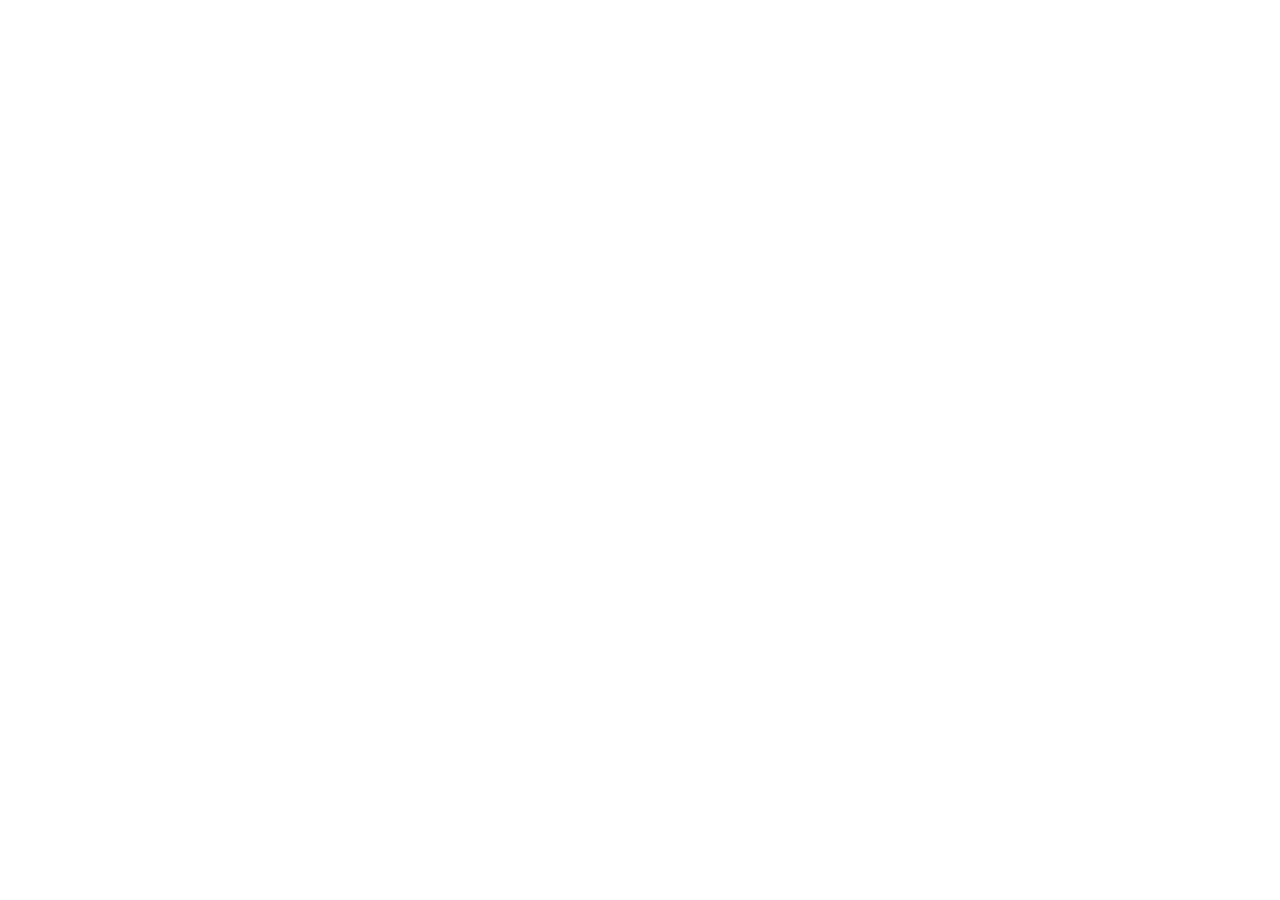
==== index.html @ e51fc880 "Initial Project Folder Structure Added with each html page linked to the css" ====
<!DOCTYPE html>
<html lang="en">
<head>
    <meta charset="UTF-8">
    <meta name="viewport" content="width=device-width, initial-scale=1.0">
    <title>Main Index Page</title>
    <link rel="stylesheet" href="style.css">
</head>
<body>
    
</body>
</html>
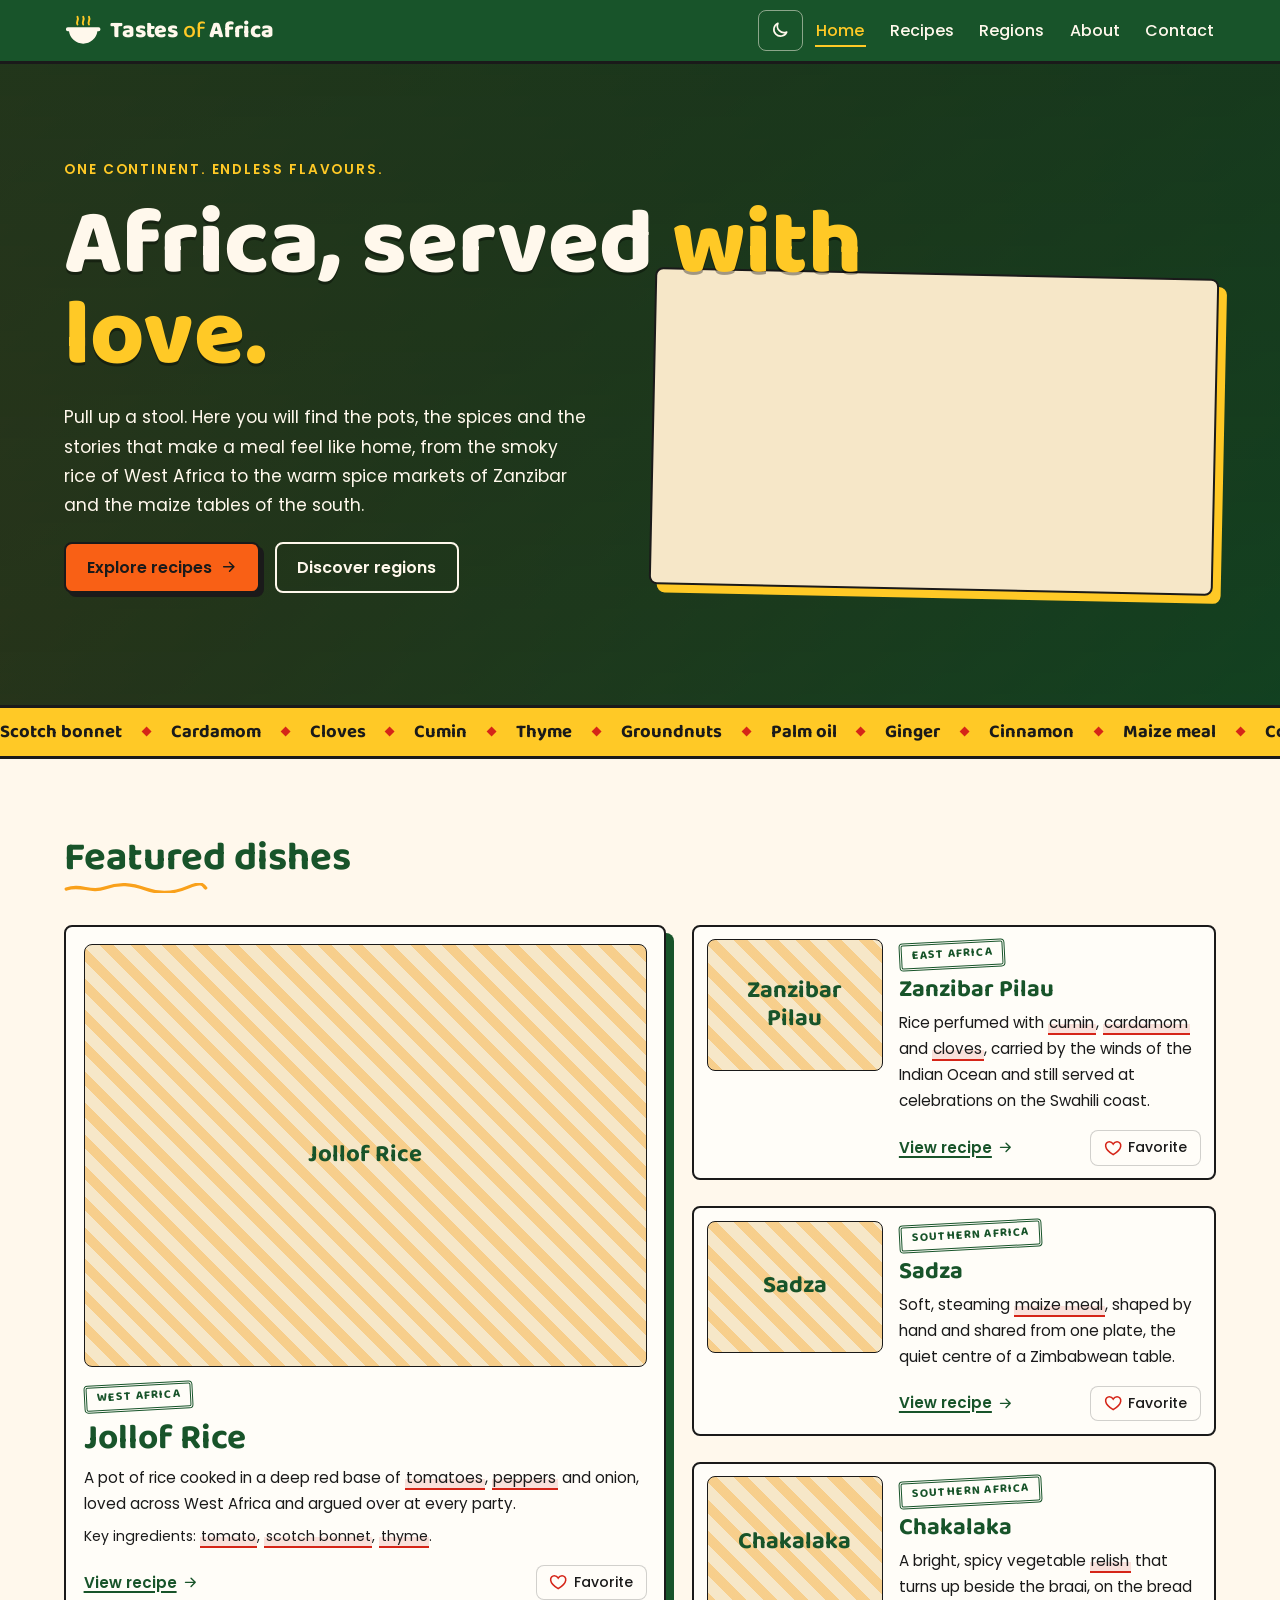
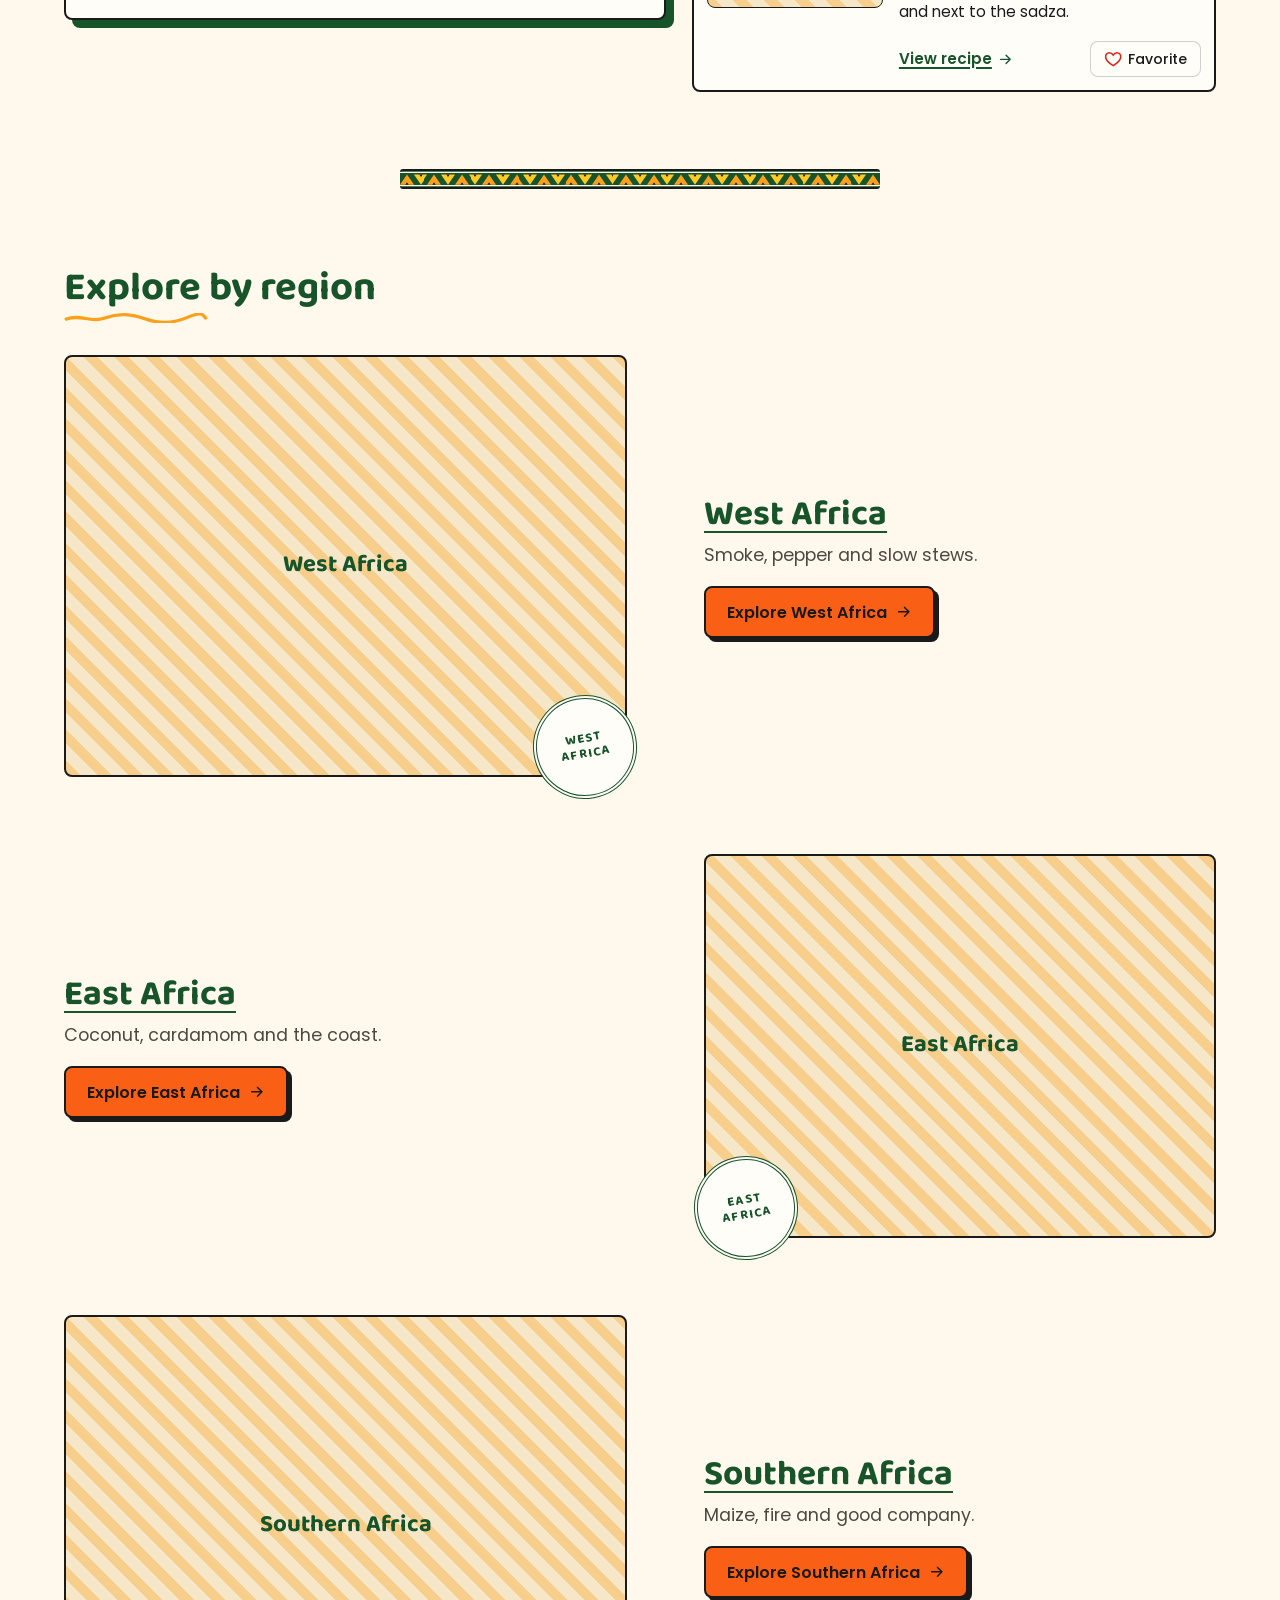
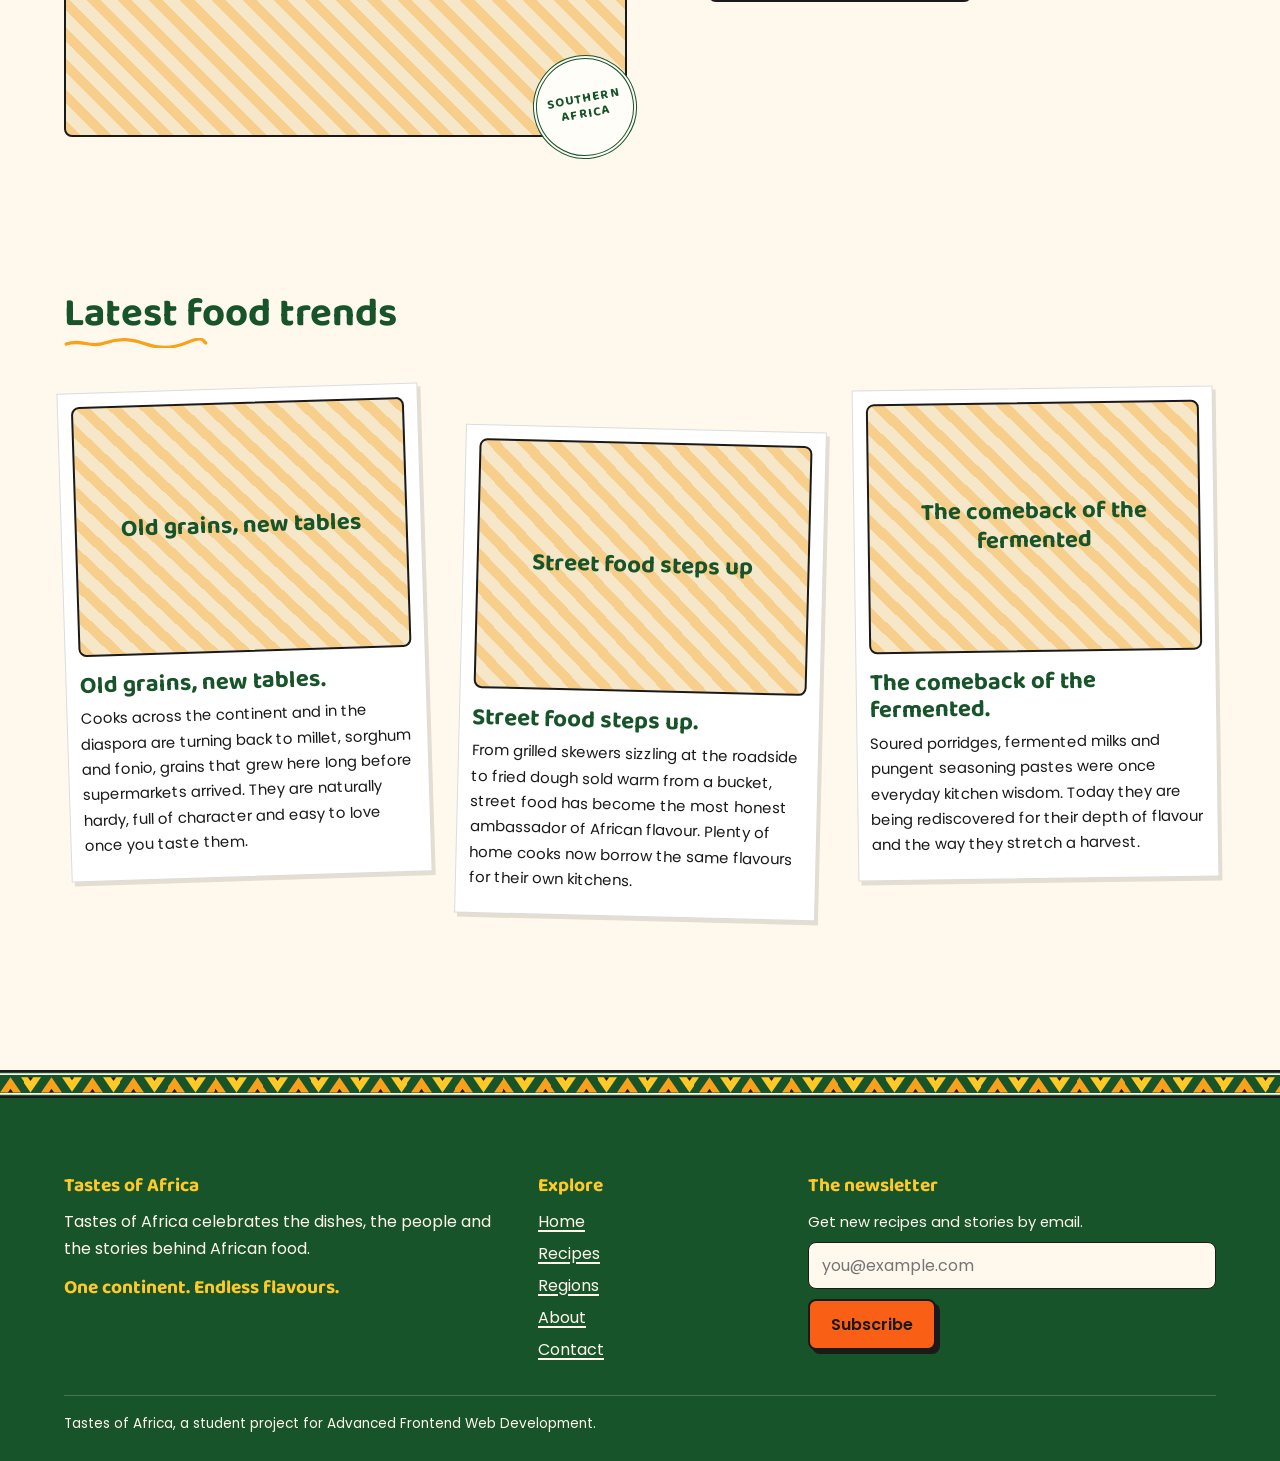
==== commit af231084: "Adding the regions and dishes html pages" ====
--- a/index.html
+++ b/index.html
@@ -3,10 +3,294 @@
 <head>
     <meta charset="UTF-8">
     <meta name="viewport" content="width=device-width, initial-scale=1.0">
-    <title>Main Index Page</title>
+    <title>Tastes of Africa | One continent. Endless flavours.</title>
+    <meta name="description" content="Recipes, regions and stories from African kitchens, from West African jollof to Zanzibar pilau and Zimbabwean sadza.">
+    <link rel="preconnect" href="https://fonts.googleapis.com">
+    <link rel="preconnect" href="https://fonts.gstatic.com" crossorigin>
+    <link rel="stylesheet" href="https://fonts.googleapis.com/css2?family=Baloo+2:wght@500;600;700;800&family=Poppins:ital,wght@0,400;0,500;0,600;0,700;1,400&display=swap">
     <link rel="stylesheet" href="style.css">
+    <script src="script.js" defer></script>
 </head>
 <body>
-    
+    <a class="skip-link" href="#main">Skip to content</a>
+
+    <!-- Site header: logo, main navigation and theme switch -->
+    <header class="site-header">
+        <div class="container header-inner">
+            <a class="logo" href="index.html" aria-label="Tastes of Africa, home page">
+                <svg class="logo-mark" viewBox="0 0 40 40" aria-hidden="true" focusable="false"><path class="steam" d="M14 14c-2-2.5 2-4.5 0-8M20 14c-2-2.5 2-4.5 0-8M26 14c-2-2.5 2-4.5 0-8"/><path class="pot" d="M4 17h32a2 2 0 0 1 0 4h-1.2A15 15 0 0 1 20 34a15 15 0 0 1-14.8-13H4a2 2 0 0 1 0-4z"/></svg>
+                <span class="logo-word">Tastes <span>of</span> Africa</span>
+            </a>
+
+            <button type="button" class="theme-toggle" aria-pressed="false" aria-label="Switch to dark theme">
+                <svg class="icon-moon" viewBox="0 0 24 24" aria-hidden="true" focusable="false"><path d="M20 14.5A8 8 0 0 1 9.5 4a8 8 0 1 0 10.5 10.5z"/></svg>
+                <svg class="icon-sun" viewBox="0 0 24 24" aria-hidden="true" focusable="false"><circle cx="12" cy="12" r="4"/><path d="M12 2v2M12 20v2M4.9 4.9l1.4 1.4M17.7 17.7l1.4 1.4M2 12h2M20 12h2M4.9 19.1l1.4-1.4M17.7 6.3l1.4-1.4"/></svg>
+            </button>
+
+            <button type="button" class="menu-toggle" aria-expanded="false" aria-controls="site-nav">
+                <svg viewBox="0 0 24 24" aria-hidden="true" focusable="false"><path d="M4 7h16M4 12h16M4 17h16"/></svg>
+                <span>Menu</span>
+            </button>
+
+            <nav id="site-nav" class="site-nav" aria-label="Main">
+                <ul class="nav-list">
+                    <li><a href="index.html" aria-current="page">Home</a></li>
+                    <li><a href="recipes.html">Recipes<span class="fav-count" hidden></span></a></li>
+                    <li class="has-sub">
+                        <a href="regions.html">Regions</a>
+                        <ul class="sub-list">
+                            <li><a href="regions/west-africa.html">West Africa</a></li>
+                            <li><a href="regions/east-africa.html">East Africa</a></li>
+                            <li><a href="regions/southern-africa.html">Southern Africa</a></li>
+                        </ul>
+                    </li>
+                    <li><a href="about.html">About</a></li>
+                    <li><a href="contact.html">Contact</a></li>
+                </ul>
+            </nav>
+        </div>
+    </header>
+
+    <main id="main">
+        <!-- Hero: welcome, main actions and intro video -->
+        <section class="hero" aria-labelledby="hero-title">
+            <div class="container hero-grid">
+                <p class="eyebrow">One continent. Endless flavours.</p>
+                <h1 id="hero-title">Africa, served <em>with love.</em></h1>
+                <p class="hero-text">Pull up a stool. Here you will find the pots, the spices and the stories that make a meal feel like home, from the smoky rice of West Africa to the warm spice markets of Zanzibar and the maize tables of the south.</p>
+                <div class="hero-actions">
+                    <a class="btn btn--primary" href="recipes.html">Explore recipes <svg viewBox="0 0 24 24" aria-hidden="true" focusable="false"><path d="M5 12h14M13 6l6 6-6 6"/></svg></a>
+                    <a class="btn btn--ghost" href="regions.html">Discover regions</a>
+                </div>
+                <!-- VIDEO: Home page intro video, a welcome to African cooking. Replace REPLACE_ME with the YouTube video ID. -->
+                <div class="video-frame">
+                    <iframe src="https://www.youtube-nocookie.com/embed/REPLACE_ME" title="Introduction to Tastes of Africa" allow="accelerometer; encrypted-media; gyroscope; picture-in-picture" allowfullscreen loading="lazy"></iframe>
+                </div>
+            </div>
+        </section>
+
+        <!-- Spice marquee: decorative, so the duplicate copy is hidden from screen readers -->
+        <div class="marquee" aria-label="Spices and ingredients used on this site">
+            <div class="marquee-track">
+                <ul>
+                    <li>Scotch bonnet</li>
+                    <li>Cardamom</li>
+                    <li>Cloves</li>
+                    <li>Cumin</li>
+                    <li>Thyme</li>
+                    <li>Groundnuts</li>
+                    <li>Palm oil</li>
+                    <li>Ginger</li>
+                    <li>Cinnamon</li>
+                    <li>Maize meal</li>
+                    <li>Coconut milk</li>
+                    <li>Black peppercorns</li>
+                    <li>Curry powder</li>
+                    <li>Bay leaves</li>
+                    <li>Fonio</li>
+                    <li>Millet</li>
+                    <li>Sorghum</li>
+                    <li>Garlic</li>
+                </ul>
+                <ul aria-hidden="true">
+                    <li>Scotch bonnet</li>
+                    <li>Cardamom</li>
+                    <li>Cloves</li>
+                    <li>Cumin</li>
+                    <li>Thyme</li>
+                    <li>Groundnuts</li>
+                    <li>Palm oil</li>
+                    <li>Ginger</li>
+                    <li>Cinnamon</li>
+                    <li>Maize meal</li>
+                    <li>Coconut milk</li>
+                    <li>Black peppercorns</li>
+                    <li>Curry powder</li>
+                    <li>Bay leaves</li>
+                    <li>Fonio</li>
+                    <li>Millet</li>
+                    <li>Sorghum</li>
+                    <li>Garlic</li>
+                </ul>
+            </div>
+        </div>
+
+        <!-- Featured dishes: one large card, three smaller ones -->
+        <section class="section" aria-labelledby="featured-title">
+            <div class="container">
+                <div class="section-head">
+                    <h2 id="featured-title" class="squiggle">Featured dishes</h2>
+                </div>
+                <div class="featured-grid">
+                    <figure class="slot slot--landscape dish dish--large reveal" data-label="Jollof Rice">
+                        <img src="images/dishes/jollof-rice.jpg" alt="Jollof rice served in a wide pot, the grains coated in a deep red tomato and pepper sauce" loading="lazy">
+                        <figcaption>
+                            <span class="stamp">West Africa</span>
+                            <h3><a href="recipes/jollof-rice.html">Jollof Rice</a></h3>
+                            <p>A pot of rice cooked in a deep red base of <mark>tomatoes</mark>, <mark>peppers</mark> and onion, loved across West Africa and argued over at every party.</p>
+                            <p class="key-ingredients">Key ingredients: <mark>tomato</mark>, <mark>scotch bonnet</mark>, <mark>thyme</mark>.</p>
+                            <div class="card-actions">
+                                <a class="text-link" href="recipes/jollof-rice.html">View recipe <svg viewBox="0 0 24 24" aria-hidden="true" focusable="false"><path d="M5 12h14M13 6l6 6-6 6"/></svg><span class="visually-hidden"> for Jollof Rice</span></a>
+                                <button type="button" class="favorite-btn" data-id="jollof-rice" aria-pressed="false" aria-label="Save Jollof Rice to favorites"><svg viewBox="0 0 24 24" aria-hidden="true" focusable="false"><path d="M12 20.5S3 15 2.2 9.6C1.6 5.9 4.2 3.5 7 3.5c2.2 0 3.9 1.3 5 3 1.1-1.7 2.8-3 5-3 2.8 0 5.4 2.4 4.8 6.1C21 15 12 20.5 12 20.5z"/></svg><span class="favorite-label">Favorite</span></button>
+                            </div>
+                        </figcaption>
+                    </figure>
+                    <figure class="slot slot--landscape dish dish--small reveal" data-label="Zanzibar Pilau">
+                        <img src="images/dishes/zanzibar-pilau.jpg" alt="Brown spiced pilau rice with tender pieces of beef, served with a fresh tomato and onion salad" loading="lazy">
+                        <figcaption>
+                            <span class="stamp">East Africa</span>
+                            <h3><a href="recipes/zanzibar-pilau.html">Zanzibar Pilau</a></h3>
+                            <p>Rice perfumed with <mark>cumin</mark>, <mark>cardamom</mark> and <mark>cloves</mark>, carried by the winds of the Indian Ocean and still served at celebrations on the Swahili coast.</p>
+                            <div class="card-actions">
+                                <a class="text-link" href="recipes/zanzibar-pilau.html">View recipe <svg viewBox="0 0 24 24" aria-hidden="true" focusable="false"><path d="M5 12h14M13 6l6 6-6 6"/></svg><span class="visually-hidden"> for Zanzibar Pilau</span></a>
+                                <button type="button" class="favorite-btn" data-id="zanzibar-pilau" aria-pressed="false" aria-label="Save Zanzibar Pilau to favorites"><svg viewBox="0 0 24 24" aria-hidden="true" focusable="false"><path d="M12 20.5S3 15 2.2 9.6C1.6 5.9 4.2 3.5 7 3.5c2.2 0 3.9 1.3 5 3 1.1-1.7 2.8-3 5-3 2.8 0 5.4 2.4 4.8 6.1C21 15 12 20.5 12 20.5z"/></svg><span class="favorite-label">Favorite</span></button>
+                            </div>
+                        </figcaption>
+                    </figure>
+                    <figure class="slot slot--landscape dish dish--small reveal" data-label="Sadza">
+                        <img src="images/dishes/sadza.jpg" alt="A smooth white mound of sadza on a plate, served with a stew and green relish" loading="lazy">
+                        <figcaption>
+                            <span class="stamp">Southern Africa</span>
+                            <h3><a href="recipes/sadza.html">Sadza</a></h3>
+                            <p>Soft, steaming <mark>maize meal</mark>, shaped by hand and shared from one plate, the quiet centre of a Zimbabwean table.</p>
+                            <div class="card-actions">
+                                <a class="text-link" href="recipes/sadza.html">View recipe <svg viewBox="0 0 24 24" aria-hidden="true" focusable="false"><path d="M5 12h14M13 6l6 6-6 6"/></svg><span class="visually-hidden"> for Sadza</span></a>
+                                <button type="button" class="favorite-btn" data-id="sadza" aria-pressed="false" aria-label="Save Sadza to favorites"><svg viewBox="0 0 24 24" aria-hidden="true" focusable="false"><path d="M12 20.5S3 15 2.2 9.6C1.6 5.9 4.2 3.5 7 3.5c2.2 0 3.9 1.3 5 3 1.1-1.7 2.8-3 5-3 2.8 0 5.4 2.4 4.8 6.1C21 15 12 20.5 12 20.5z"/></svg><span class="favorite-label">Favorite</span></button>
+                            </div>
+                        </figcaption>
+                    </figure>
+                    <figure class="slot slot--landscape dish dish--small reveal" data-label="Chakalaka">
+                        <img src="images/dishes/chakalaka.jpg" alt="A pan of chakalaka, a red and orange relish of peppers, carrots, tomatoes and baked beans" loading="lazy">
+                        <figcaption>
+                            <span class="stamp">Southern Africa</span>
+                            <h3><a href="recipes/chakalaka.html">Chakalaka</a></h3>
+                            <p>A bright, spicy vegetable <mark>relish</mark> that turns up beside the braai, on the bread and next to the sadza.</p>
+                            <div class="card-actions">
+                                <a class="text-link" href="recipes/chakalaka.html">View recipe <svg viewBox="0 0 24 24" aria-hidden="true" focusable="false"><path d="M5 12h14M13 6l6 6-6 6"/></svg><span class="visually-hidden"> for Chakalaka</span></a>
+                                <button type="button" class="favorite-btn" data-id="chakalaka" aria-pressed="false" aria-label="Save Chakalaka to favorites"><svg viewBox="0 0 24 24" aria-hidden="true" focusable="false"><path d="M12 20.5S3 15 2.2 9.6C1.6 5.9 4.2 3.5 7 3.5c2.2 0 3.9 1.3 5 3 1.1-1.7 2.8-3 5-3 2.8 0 5.4 2.4 4.8 6.1C21 15 12 20.5 12 20.5z"/></svg><span class="favorite-label">Favorite</span></button>
+                            </div>
+                        </figcaption>
+                    </figure>
+                </div>
+            </div>
+        </section>
+
+        <!-- The one pattern divider on the home page -->
+        <div class="pattern-strip pattern-divider" aria-hidden="true"></div>
+
+        <!-- Explore by region: rows that alternate image side -->
+        <section class="section" aria-labelledby="regions-title">
+            <div class="container">
+                <div class="section-head">
+                    <h2 id="regions-title" class="squiggle">Explore by region</h2>
+                </div>
+                <div class="region-rows">
+                    <article class="region-row reveal">
+                        <div class="slot slot--landscape" data-label="West Africa">
+                            <img src="images/regions/west-africa.jpg" alt="Market stalls in West Africa piled with fresh chillies, tomatoes and smoked fish" loading="lazy">
+                            <span class="stamp stamp--round" aria-hidden="true">West Africa</span>
+                        </div>
+                        <div>
+                            <h3><a href="regions/west-africa.html">West Africa</a></h3>
+                            <p class="region-line">Smoke, pepper and slow stews.</p>
+                            <a class="btn btn--primary" href="regions/west-africa.html">Explore West Africa <svg viewBox="0 0 24 24" aria-hidden="true" focusable="false"><path d="M5 12h14M13 6l6 6-6 6"/></svg></a>
+                        </div>
+                    </article>
+                    <article class="region-row reveal">
+                        <div class="slot slot--landscape" data-label="East Africa">
+                            <img src="images/regions/east-africa.jpg" alt="A spice stall on the Swahili coast with cloves, cardamom and cinnamon in open sacks" loading="lazy">
+                            <span class="stamp stamp--round" aria-hidden="true">East Africa</span>
+                        </div>
+                        <div>
+                            <h3><a href="regions/east-africa.html">East Africa</a></h3>
+                            <p class="region-line">Coconut, cardamom and the coast.</p>
+                            <a class="btn btn--primary" href="regions/east-africa.html">Explore East Africa <svg viewBox="0 0 24 24" aria-hidden="true" focusable="false"><path d="M5 12h14M13 6l6 6-6 6"/></svg></a>
+                        </div>
+                    </article>
+                    <article class="region-row reveal">
+                        <div class="slot slot--landscape" data-label="Southern Africa">
+                            <img src="images/regions/southern-africa.jpg" alt="Friends gathered around an outdoor fire with a cast iron pot in Southern Africa" loading="lazy">
+                            <span class="stamp stamp--round" aria-hidden="true">Southern Africa</span>
+                        </div>
+                        <div>
+                            <h3><a href="regions/southern-africa.html">Southern Africa</a></h3>
+                            <p class="region-line">Maize, fire and good company.</p>
+                            <a class="btn btn--primary" href="regions/southern-africa.html">Explore Southern Africa <svg viewBox="0 0 24 24" aria-hidden="true" focusable="false"><path d="M5 12h14M13 6l6 6-6 6"/></svg></a>
+                        </div>
+                    </article>
+                </div>
+            </div>
+        </section>
+
+        <!-- Latest food trends: polaroid style prints -->
+        <section class="section" aria-labelledby="trends-title">
+            <div class="container">
+                <div class="section-head">
+                    <h2 id="trends-title" class="squiggle">Latest food trends</h2>
+                </div>
+                <div class="trends-grid">
+                    <article class="trend reveal">
+                        <figure class="slot slot--landscape" data-label="Old grains, new tables">
+                        <img src="images/trends/ancient-grains.jpg" alt="Bowls of millet, sorghum and fonio grains side by side" loading="lazy">
+                    </figure>
+                        <h3>Old grains, new tables.</h3>
+                        <p>Cooks across the continent and in the diaspora are turning back to millet, sorghum and fonio, grains that grew here long before supermarkets arrived. They are naturally hardy, full of character and easy to love once you taste them.</p>
+                    </article>
+                    <article class="trend reveal">
+                        <figure class="slot slot--landscape" data-label="Street food steps up">
+                        <img src="images/trends/street-food.jpg" alt="Spiced meat skewers sizzling on a roadside grill" loading="lazy">
+                    </figure>
+                        <h3>Street food steps up.</h3>
+                        <p>From grilled skewers sizzling at the roadside to fried dough sold warm from a bucket, street food has become the most honest ambassador of African flavour. Plenty of home cooks now borrow the same flavours for their own kitchens.</p>
+                    </article>
+                    <article class="trend reveal">
+                        <figure class="slot slot--landscape" data-label="The comeback of the fermented">
+                        <img src="images/trends/fermentation.jpg" alt="Clay pots of soured porridge and fermented milk on a kitchen shelf" loading="lazy">
+                    </figure>
+                        <h3>The comeback of the fermented.</h3>
+                        <p>Soured porridges, fermented milks and pungent seasoning pastes were once everyday kitchen wisdom. Today they are being rediscovered for their depth of flavour and the way they stretch a harvest.</p>
+                    </article>
+                </div>
+            </div>
+        </section>
+    </main>
+
+    <!-- Site footer: pattern edge, blurb, links and newsletter -->
+    <footer class="site-footer">
+        <div class="pattern-strip" aria-hidden="true"></div>
+        <div class="container footer-grid">
+            <div>
+                <h2>Tastes of Africa</h2>
+                <p>Tastes of Africa celebrates the dishes, the people and the stories behind African food.</p>
+                <p class="footer-tagline">One continent. Endless flavours.</p>
+            </div>
+
+            <nav aria-label="Footer">
+                <h2>Explore</h2>
+                <ul class="footer-links">
+                    <li><a href="index.html">Home</a></li>
+                    <li><a href="recipes.html">Recipes</a></li>
+                    <li><a href="regions.html">Regions</a></li>
+                    <li><a href="about.html">About</a></li>
+                    <li><a href="contact.html">Contact</a></li>
+                </ul>
+            </nav>
+
+            <div>
+                <h2>The newsletter</h2>
+                <form class="newsletter-form" action="#" method="post">
+                    <label for="newsletter-email">Get new recipes and stories by email.</label>
+                    <div class="field-inline">
+                        <input type="email" id="newsletter-email" name="email" placeholder="you@example.com" autocomplete="email" required>
+                        <button type="submit" class="btn btn--primary">Subscribe</button>
+                    </div>
+                    <p class="newsletter-message" aria-live="polite"></p>
+                </form>
+            </div>
+        </div>
+        <div class="container footer-bottom">
+            <p>Tastes of Africa, a student project for Advanced Frontend Web Development.</p>
+        </div>
+    </footer>
 </body>
-</html>+</html>
--- a/style.css
+++ b/style.css
@@ -0,0 +1,1870 @@
+/* ==========================================================================
+   Tastes of Africa: main stylesheet
+   Fonts (Baloo 2 and Poppins) are loaded from Google Fonts in each page head.
+   The file is organised top to bottom, from the colour palette and base
+   styles, through shared components, to page specific layouts.
+   ========================================================================== */
+
+/* Main resets */
+*,
+*::before,
+*::after {
+    margin: 0;
+    padding: 0;
+    box-sizing: border-box;
+}
+
+/* --------------------------------------------------------------------------
+   1. Colour palette and design tokens
+   The first block is the original project palette. The second block maps
+   those colours onto roles (background, text, links and so on) so the dark
+   theme only has to swap the roles, not every rule in the file.
+   -------------------------------------------------------------------------- */
+:root {
+    --forest-green: #18542a;
+    --black: #000000;
+    --white: #ffffff;
+    --red: #d52518;
+    --dark-orange: #F96015;
+    --light-orange: #F9A11B;
+    --yellow: #ffc926;
+    --cream: #FFF8EC;
+    --ink: #1A1A1A;
+
+    /* Roles used throughout the stylesheet */
+    --bg: var(--cream);
+    --surface: #FFFDF8;
+    --text: var(--ink);
+    --muted: #4B4A42;
+    --line: rgba(26, 26, 26, 0.2);
+    --border: var(--ink);
+    --heading: var(--forest-green);
+    --link: var(--forest-green);
+    --link-hover: var(--red);
+    --header-bg: var(--forest-green);
+    --header-text: var(--cream);
+    --shadow-color: var(--forest-green);
+    --stamp: var(--forest-green);
+    --numeral: #A85400;
+    --mark-bg: rgba(213, 37, 24, 0.13);
+    --mark-line: var(--red);
+    --btn-bg: var(--dark-orange);
+    --btn-text: var(--ink);
+    --slot-a: #F6E7C8;
+    --slot-b: rgba(249, 161, 27, 0.35);
+    --grain-opacity: 0.06;
+
+    /* Shape, type and spacing */
+    --radius: 8px;
+    --font-heading: "Baloo 2", "Trebuchet MS", sans-serif;
+    --font-body: "Poppins", "Segoe UI", Arial, sans-serif;
+    --space-s: clamp(0.75rem, 1.5vw, 1rem);
+    --space-m: clamp(1.25rem, 3vw, 2rem);
+    --space-l: clamp(2.5rem, 6vw, 5rem);
+    --container: 72rem;
+    --ease: 200ms ease;
+
+    color-scheme: light;
+}
+
+/* Dark theme, chosen with the toggle button. A deep green-black page with
+   cream text and slightly softened accents. */
+:root[data-theme="dark"] {
+    --forest-green: #1F6A37;
+    --red: #EE6A5E;
+    --dark-orange: #F7803F;
+    --light-orange: #F4B550;
+    --yellow: #FFD766;
+
+    --bg: #0F1712;
+    --surface: #17231B;
+    --text: #F4EBDA;
+    --muted: #CFC6B3;
+    --line: rgba(255, 248, 236, 0.22);
+    --border: rgba(255, 248, 236, 0.4);
+    --heading: #F4EBDA;
+    --link: var(--yellow);
+    --link-hover: #FF9A8F;
+    --header-bg: #0B2213;
+    --header-text: #F4EBDA;
+    --shadow-color: #2E7A45;
+    --stamp: var(--light-orange);
+    --numeral: var(--light-orange);
+    --mark-bg: rgba(238, 106, 94, 0.22);
+    --mark-line: #FF8478;
+    --btn-bg: var(--dark-orange);
+    --btn-text: #111;
+    --slot-a: #1D2B21;
+    --slot-b: rgba(244, 181, 80, 0.18);
+    --grain-opacity: 0.08;
+
+    color-scheme: dark;
+}
+
+/* Same dark values for a first visit when the device prefers dark mode and
+   the visitor has not picked a theme yet. */
+@media (prefers-color-scheme: dark) {
+    :root:not([data-theme="light"]) {
+        --forest-green: #1F6A37;
+        --red: #EE6A5E;
+        --dark-orange: #F7803F;
+        --light-orange: #F4B550;
+        --yellow: #FFD766;
+
+        --bg: #0F1712;
+        --surface: #17231B;
+        --text: #F4EBDA;
+        --muted: #CFC6B3;
+        --line: rgba(255, 248, 236, 0.22);
+    --border: rgba(255, 248, 236, 0.4);
+        --heading: #F4EBDA;
+        --link: var(--yellow);
+        --link-hover: #FF9A8F;
+        --header-bg: #0B2213;
+        --header-text: #F4EBDA;
+        --shadow-color: #2E7A45;
+        --stamp: var(--light-orange);
+        --numeral: var(--light-orange);
+        --mark-bg: rgba(238, 106, 94, 0.22);
+        --mark-line: #FF8478;
+        --btn-bg: var(--dark-orange);
+        --btn-text: #111;
+        --slot-a: #1D2B21;
+        --slot-b: rgba(244, 181, 80, 0.18);
+        --grain-opacity: 0.08;
+
+        color-scheme: dark;
+    }
+}
+
+/* --------------------------------------------------------------------------
+   2. Base elements
+   -------------------------------------------------------------------------- */
+html {
+    font-size: 100%;
+    background-color: var(--bg);
+    scroll-behavior: smooth;
+}
+
+body {
+    position: relative;
+    min-height: 100vh;
+    font-family: var(--font-body);
+    line-height: 1.7;
+    color: var(--text);
+    background-color: var(--bg);
+    -webkit-font-smoothing: antialiased;
+}
+
+/* Light paper grain laid over the whole page, behind the content */
+body::before {
+    content: "";
+    position: fixed;
+    inset: 0;
+    z-index: -1;
+    pointer-events: none;
+    opacity: var(--grain-opacity);
+    background-image: url("data:image/svg+xml,%3Csvg xmlns='http://www.w3.org/2000/svg' width='180' height='180'%3E%3Cfilter id='n'%3E%3CfeTurbulence type='fractalNoise' baseFrequency='.85' numOctaves='3' stitchTiles='stitch'/%3E%3C/filter%3E%3Crect width='100%25' height='100%25' filter='url(%23n)'/%3E%3C/svg%3E");
+}
+
+h1, h2, h3, h4 {
+    font-family: var(--font-heading);
+    color: var(--heading);
+    line-height: 1.15;
+    font-weight: 700;
+}
+
+h1 { font-size: clamp(2.3rem, 6vw, 4.2rem); }
+h2 { font-size: clamp(1.7rem, 3.6vw, 2.5rem); }
+h3 { font-size: clamp(1.25rem, 2.2vw, 1.5rem); }
+
+p {
+    max-width: 65ch;
+}
+
+p + p {
+    margin-top: 1em;
+}
+
+a {
+    color: var(--link);
+    text-underline-offset: 0.2em;
+    text-decoration-thickness: 1.5px;
+    transition: color var(--ease);
+}
+
+a:hover {
+    color: var(--link-hover);
+}
+
+img,
+iframe,
+video {
+    max-width: 100%;
+    display: block;
+}
+
+ul,
+ol {
+    list-style-position: inside;
+}
+
+/* Highlighted ingredients and spices: soft red wash with a red underline.
+   Text stays in the normal ink colour so contrast is unchanged. */
+mark {
+    color: inherit;
+    background: linear-gradient(transparent 55%, var(--mark-bg) 55%);
+    border-bottom: 2px solid var(--mark-line);
+    padding: 0 0.1em;
+}
+
+/* One consistent, clearly visible keyboard focus ring */
+:focus-visible {
+    outline: 3px solid var(--yellow);
+    outline-offset: 3px;
+    border-radius: 2px;
+}
+
+/* --------------------------------------------------------------------------
+   3. Helpers: page width, hidden text, skip link, filtered items
+   -------------------------------------------------------------------------- */
+.container {
+    width: min(100% - 2rem, var(--container));
+    margin-inline: auto;
+}
+
+.section {
+    padding-block: var(--space-l);
+}
+
+.visually-hidden {
+    position: absolute !important;
+    width: 1px;
+    height: 1px;
+    padding: 0;
+    margin: -1px;
+    overflow: hidden;
+    clip: rect(0, 0, 0, 0);
+    white-space: nowrap;
+    border: 0;
+}
+
+.skip-link {
+    position: absolute;
+    left: 1rem;
+    top: -4rem;
+    z-index: 100;
+    padding: 0.6rem 1rem;
+    background: var(--yellow);
+    color: var(--ink);
+    font-weight: 600;
+    border-radius: var(--radius);
+    transition: top var(--ease);
+}
+
+.skip-link:focus {
+    top: 1rem;
+}
+
+.hidden {
+    display: none !important;
+}
+
+.section-intro {
+    margin-top: 0.75rem;
+    color: var(--muted);
+}
+
+/* --------------------------------------------------------------------------
+   4. Header, logo and navigation
+   -------------------------------------------------------------------------- */
+.site-header {
+    position: sticky;
+    top: 0;
+    z-index: 50;
+    background: var(--header-bg);
+    color: var(--header-text);
+    border-bottom: 3px solid var(--border);
+}
+
+.header-inner {
+    display: flex;
+    align-items: center;
+    flex-wrap: wrap;
+    gap: 0.75rem;
+    padding-block: 0.6rem;
+}
+
+.logo {
+    display: inline-flex;
+    align-items: center;
+    gap: 0.5rem;
+    margin-right: auto;
+    color: var(--header-text);
+    text-decoration: none;
+}
+
+.logo:hover {
+    color: var(--header-text);
+}
+
+.logo-mark {
+    width: 2.4rem;
+    height: 2.4rem;
+}
+
+.logo-mark .pot {
+    fill: var(--header-text);
+}
+
+.logo-mark .steam {
+    fill: none;
+    stroke: var(--yellow);
+    stroke-width: 2;
+    stroke-linecap: round;
+}
+
+.logo-word {
+    font-family: var(--font-heading);
+    font-weight: 800;
+    font-size: 1.45rem;
+    line-height: 1;
+    letter-spacing: -0.01em;
+}
+
+.logo-word span {
+    font-weight: 500;
+    color: var(--yellow);
+}
+
+/* Very narrow phones: smaller logo so the header buttons stay on one row */
+@media (max-width: 420px) {
+    .header-inner {
+        gap: 0.5rem;
+    }
+
+    .logo-mark {
+        width: 2rem;
+        height: 2rem;
+    }
+
+    .logo-word {
+        font-size: 1.15rem;
+    }
+
+    .menu-toggle,
+    .theme-toggle {
+        padding-inline: 0.55rem;
+    }
+}
+
+/* Shared look for the two small header buttons */
+.menu-toggle,
+.theme-toggle {
+    display: inline-flex;
+    align-items: center;
+    gap: 0.4rem;
+    min-height: 2.6rem;
+    padding: 0.4rem 0.7rem;
+    font: 600 0.9rem var(--font-body);
+    color: var(--header-text);
+    background: transparent;
+    border: 1.5px solid rgba(255, 248, 236, 0.5);
+    border-radius: var(--radius);
+    cursor: pointer;
+    transition: background-color var(--ease), border-color var(--ease);
+}
+
+.menu-toggle:hover,
+.theme-toggle:hover {
+    border-color: var(--yellow);
+    background: rgba(255, 255, 255, 0.08);
+}
+
+.menu-toggle svg,
+.theme-toggle svg {
+    width: 1.25rem;
+    height: 1.25rem;
+    fill: none;
+    stroke: currentColor;
+    stroke-width: 2;
+    stroke-linecap: round;
+    stroke-linejoin: round;
+}
+
+/* Show the moon in light mode (it switches to dark) and the sun in dark mode */
+.theme-toggle .icon-sun { display: none; }
+:root[data-theme="dark"] .theme-toggle .icon-sun { display: block; }
+:root[data-theme="dark"] .theme-toggle .icon-moon { display: none; }
+
+/* Small screens: navigation folds away behind the Menu button once
+   JavaScript is running. Without JavaScript it simply stays visible. */
+.site-nav {
+    flex-basis: 100%;
+    order: 4;
+}
+
+.js .site-nav {
+    display: none;
+}
+
+.js .site-nav.is-open {
+    display: block;
+}
+
+.nav-list {
+    list-style: none;
+    display: flex;
+    flex-direction: column;
+    gap: 0.15rem;
+    padding-block: 0.5rem 0.8rem;
+}
+
+.nav-list a {
+    position: relative;
+    display: inline-block;
+    padding: 0.35rem 0.1rem;
+    color: var(--header-text);
+    font-weight: 500;
+    text-decoration: none;
+}
+
+/* Animated underline that grows from the left on hover */
+.nav-list a::after {
+    content: "";
+    position: absolute;
+    left: 0;
+    right: 0;
+    bottom: 0.15rem;
+    height: 2px;
+    background: var(--yellow);
+    transform: scaleX(0);
+    transform-origin: left;
+    transition: transform var(--ease);
+}
+
+.nav-list a:hover {
+    color: var(--yellow);
+}
+
+.nav-list a:hover::after,
+.nav-list a[aria-current="page"]::after {
+    transform: scaleX(1);
+}
+
+.nav-list a[aria-current="page"] {
+    color: var(--yellow);
+}
+
+.sub-list {
+    list-style: none;
+    padding-left: 1rem;
+    border-left: 2px solid rgba(255, 248, 236, 0.25);
+}
+
+.sub-list a {
+    font-size: 0.92rem;
+}
+
+/* Saved recipe counter next to the Recipes link */
+.fav-count {
+    display: inline-grid;
+    place-items: center;
+    min-width: 1.4rem;
+    height: 1.4rem;
+    margin-left: 0.25rem;
+    padding-inline: 0.3rem;
+    font-size: 0.75rem;
+    font-weight: 700;
+    color: var(--ink);
+    background: var(--light-orange);
+    border-radius: 999px;
+    vertical-align: 0.1em;
+}
+
+.fav-count[hidden] {
+    display: none;
+}
+
+/* Large screens: one row with a hover and focus dropdown for regions */
+@media (min-width: 960px) {
+    .menu-toggle {
+        display: none;
+    }
+
+    .site-nav,
+    .js .site-nav {
+        display: block;
+        flex-basis: auto;
+        order: 0;
+    }
+
+    .nav-list {
+        flex-direction: row;
+        align-items: center;
+        gap: 1.4rem;
+        padding: 0;
+    }
+
+    .has-sub {
+        position: relative;
+    }
+
+    .sub-list {
+        position: absolute;
+        top: 100%;
+        left: -0.9rem;
+        min-width: 13rem;
+        padding: 0.5rem 0.9rem;
+        background: var(--header-bg);
+        border: 2px solid var(--border);
+        border-radius: 0 0 var(--radius) var(--radius);
+        box-shadow: 5px 5px 0 var(--ink);
+        opacity: 0;
+        visibility: hidden;
+        transform: translateY(-4px);
+        transition: opacity var(--ease), transform var(--ease), visibility var(--ease);
+    }
+
+    .has-sub:hover .sub-list,
+    .has-sub:focus-within .sub-list {
+        opacity: 1;
+        visibility: visible;
+        transform: translateY(0);
+    }
+}
+
+/* --------------------------------------------------------------------------
+   5. Buttons and links with arrows
+   Orange is kept for primary buttons only.
+   -------------------------------------------------------------------------- */
+.btn {
+    display: inline-flex;
+    align-items: center;
+    gap: 0.5rem;
+    padding: 0.7rem 1.3rem;
+    font: 600 1rem var(--font-body);
+    text-decoration: none;
+    border: 2px solid var(--border);
+    border-radius: var(--radius);
+    cursor: pointer;
+    transition: transform var(--ease), box-shadow var(--ease), background-color var(--ease), color var(--ease);
+}
+
+.btn--primary {
+    color: var(--btn-text);
+    background: var(--btn-bg);
+    box-shadow: 4px 4px 0 var(--ink);
+}
+
+.btn--primary:hover {
+    color: var(--btn-text);
+    transform: translate(-2px, -2px);
+    box-shadow: 6px 6px 0 var(--ink);
+}
+
+.btn--ghost {
+    color: inherit;
+    background: transparent;
+    border-color: currentColor;
+}
+
+.btn--ghost:hover {
+    color: inherit;
+    background: rgba(255, 255, 255, 0.1);
+}
+
+.btn svg,
+.text-link svg {
+    width: 1.1em;
+    height: 1.1em;
+    fill: none;
+    stroke: currentColor;
+    stroke-width: 2;
+    stroke-linecap: round;
+    stroke-linejoin: round;
+    transition: transform var(--ease);
+}
+
+.btn:hover svg,
+.text-link:hover svg {
+    transform: translateX(3px);
+}
+
+.text-link {
+    display: inline-flex;
+    align-items: center;
+    gap: 0.35rem;
+    font-weight: 600;
+}
+
+/* Favourite (heart) button: the heart fills red once saved */
+.favorite-btn {
+    display: inline-flex;
+    align-items: center;
+    gap: 0.4rem;
+    padding: 0.4rem 0.8rem;
+    font: 500 0.88rem var(--font-body);
+    color: var(--text);
+    background: var(--surface);
+    border: 1.5px solid var(--line);
+    border-radius: var(--radius);
+    cursor: pointer;
+    transition: border-color var(--ease), background-color var(--ease);
+}
+
+.favorite-btn:hover {
+    border-color: var(--red);
+}
+
+.favorite-btn svg {
+    width: 1.15rem;
+    height: 1.15rem;
+    fill: transparent;
+    stroke: var(--red);
+    stroke-width: 2;
+    transition: fill var(--ease), transform var(--ease);
+}
+
+.favorite-btn[aria-pressed="true"] svg {
+    fill: var(--red);
+}
+
+.favorite-btn[aria-pressed="true"] {
+    border-color: var(--red);
+}
+
+/* --------------------------------------------------------------------------
+   6. Personality details: squiggle headings, stamps
+   -------------------------------------------------------------------------- */
+
+/* Hand drawn wavy line under section headings */
+.squiggle {
+    position: relative;
+    display: inline-block;
+    padding-bottom: 0.7rem;
+}
+
+.squiggle::after {
+    content: "";
+    position: absolute;
+    left: 0;
+    bottom: 0;
+    width: min(9rem, 80%);
+    height: 0.6rem;
+    background: url("data:image/svg+xml,%3Csvg xmlns='http://www.w3.org/2000/svg' viewBox='0 0 120 10' preserveAspectRatio='none'%3E%3Cpath d='M2 6 C 14 1, 22 10, 34 5 S 56 1, 68 6 S 92 10, 104 4 S 116 3, 118 5' fill='none' stroke='%23F9A11B' stroke-width='3' stroke-linecap='round'/%3E%3C/svg%3E") no-repeat center / 100% 100%;
+}
+
+/* Region stamps: thin double border, slightly crooked like a real stamp */
+.stamp {
+    display: inline-block;
+    padding: 0.15rem 0.6rem;
+    font: 700 0.75rem/1.4 var(--font-heading);
+    letter-spacing: 0.1em;
+    text-transform: uppercase;
+    color: var(--stamp);
+    border: 3px double currentColor;
+    border-radius: 4px;
+    transform: rotate(-3deg);
+}
+
+.stamp--round {
+    display: grid;
+    place-items: center;
+    width: 6.5rem;
+    height: 6.5rem;
+    padding: 0.6rem;
+    font-size: 0.8rem;
+    line-height: 1.15;
+    text-align: center;
+    border-radius: 50%;
+    border-width: 4px;
+    transform: rotate(-10deg);
+    background: var(--surface);
+}
+
+/* --------------------------------------------------------------------------
+   7. Image slots
+   Each image sits in a .slot with a fixed shape. If the photo is missing the
+   script adds .is-missing, the broken image is hidden and a patterned panel
+   with the dish name takes its place.
+   -------------------------------------------------------------------------- */
+.slot {
+    --ratio: 4 / 3;
+    position: relative;
+}
+
+.slot--landscape { --ratio: 4 / 3; }
+.slot--wide { --ratio: 16 / 9; }
+.slot--portrait { --ratio: 3 / 4; }
+
+.slot img,
+.slot.is-missing::before {
+    width: 100%;
+    aspect-ratio: var(--ratio);
+    border-radius: var(--radius);
+    border: 2px solid var(--border);
+    background:
+        repeating-linear-gradient(45deg, var(--slot-b) 0 10px, transparent 10px 22px),
+        var(--slot-a);
+}
+
+.slot img {
+    object-fit: cover;
+    color: transparent;
+}
+
+.slot.is-missing img {
+    display: none;
+}
+
+.slot.is-missing::before {
+    content: attr(data-label);
+    display: flex;
+    align-items: center;
+    justify-content: center;
+    padding: 1rem;
+    font: 700 clamp(1.1rem, 2.4vw, 1.5rem)/1.2 var(--font-heading);
+    color: var(--heading);
+    text-align: center;
+}
+
+.slot figcaption {
+    margin-top: 0.6rem;
+    font-size: 0.9rem;
+    color: var(--muted);
+}
+
+/* --------------------------------------------------------------------------
+   8. Video and map frames
+   -------------------------------------------------------------------------- */
+.video-frame,
+.map-frame {
+    width: 100%;
+    aspect-ratio: 16 / 9;
+    overflow: hidden;
+    border: 2px solid var(--border);
+    border-radius: var(--radius);
+    background: var(--slot-a);
+}
+
+.map-frame {
+    aspect-ratio: 4 / 3;
+}
+
+.video-frame iframe,
+.map-frame iframe {
+    width: 100%;
+    height: 100%;
+    border: 0;
+}
+
+.media-block h2,
+.media-block h3 {
+    margin-bottom: 1rem;
+}
+
+/* --------------------------------------------------------------------------
+   9. Home: hero
+   The photo sits under a deep green wash. If the photo is missing the red
+   to green gradient underneath shows through instead.
+   -------------------------------------------------------------------------- */
+.hero {
+    color: var(--cream);
+    background:
+        linear-gradient(rgba(16, 58, 29, 0.86), rgba(16, 58, 29, 0.74)),
+        url("images/hero.jpg") center / cover no-repeat,
+        linear-gradient(135deg, #8E1A10 0%, #5B2412 40%, #18542a 100%);
+    padding-block: clamp(3rem, 8vw, 6rem) clamp(3.5rem, 9vw, 7rem);
+    border-bottom: 3px solid var(--border);
+}
+
+.hero-grid {
+    display: grid;
+    gap: 1.5rem;
+}
+
+.hero .eyebrow {
+    font: 600 0.85rem var(--font-body);
+    letter-spacing: 0.14em;
+    text-transform: uppercase;
+    color: var(--yellow);
+}
+
+.hero h1 {
+    color: var(--cream);
+    font-size: clamp(2.8rem, 8.5vw, 5.8rem);
+    line-height: 0.98;
+    font-weight: 800;
+}
+
+.hero h1 em {
+    font-style: normal;
+    color: var(--yellow);
+}
+
+.hero-text {
+    font-size: 1.08rem;
+    max-width: 48ch;
+}
+
+.hero-actions {
+    display: flex;
+    flex-wrap: wrap;
+    gap: 0.9rem;
+}
+
+.hero .video-frame {
+    box-shadow: 8px 8px 0 var(--yellow);
+}
+
+/* Large screens: asymmetric layout, the headline runs over the left edge
+   of the video so the two pieces feel stacked on a table */
+@media (min-width: 960px) {
+    .hero-grid {
+        grid-template-columns: repeat(12, 1fr);
+        grid-template-rows: auto auto auto 1fr;
+        column-gap: 1.5rem;
+        row-gap: 1.3rem;
+    }
+
+    .hero .eyebrow { grid-column: 1 / 8; grid-row: 1; }
+
+    .hero h1 {
+        grid-column: 1 / 10;
+        grid-row: 2;
+        position: relative;
+        z-index: 2;
+        pointer-events: none;
+        text-shadow: 0 3px 0 rgba(0, 0, 0, 0.35);
+    }
+
+    .hero-text { grid-column: 1 / 7; grid-row: 3; }
+    .hero-actions { grid-column: 1 / 7; grid-row: 4; align-self: start; }
+
+    .hero .video-frame {
+        grid-column: 7 / 13;
+        grid-row: 2 / 5;
+        margin-top: 4.5rem;
+        align-self: start;
+        transform: rotate(1.2deg);
+    }
+}
+
+/* --------------------------------------------------------------------------
+   10. Spice marquee: a slow ribbon of ingredient names under the hero
+   -------------------------------------------------------------------------- */
+.marquee {
+    overflow: hidden;
+    background: var(--yellow);
+    color: var(--ink);
+    border-bottom: 3px solid var(--border);
+}
+
+.marquee-track {
+    display: flex;
+    width: max-content;
+    animation: marquee 48s linear infinite;
+}
+
+.marquee:hover .marquee-track {
+    animation-play-state: paused;
+}
+
+.marquee ul {
+    display: flex;
+    list-style: none;
+}
+
+.marquee li {
+    display: flex;
+    align-items: center;
+    padding: 0.55rem 0;
+    font: 700 1.15rem var(--font-heading);
+    white-space: nowrap;
+}
+
+/* Small red diamond between words, a spice accent */
+.marquee li::after {
+    content: "";
+    width: 0.45rem;
+    height: 0.45rem;
+    margin-inline: 1.3rem;
+    background: var(--red);
+    transform: rotate(45deg);
+}
+
+@keyframes marquee {
+    from { transform: translateX(0); }
+    to { transform: translateX(-50%); }
+}
+
+/* --------------------------------------------------------------------------
+   11. Home: section headings and featured dishes
+   One large feature with three smaller cards beside it.
+   -------------------------------------------------------------------------- */
+.section-head {
+    margin-bottom: var(--space-m);
+}
+
+.featured-grid {
+    display: grid;
+    gap: 1.6rem;
+}
+
+.dish {
+    background: var(--surface);
+    border: 2px solid var(--border);
+    border-radius: var(--radius);
+    padding: 0.8rem;
+}
+
+.dish img,
+.dish.is-missing::before {
+    border-width: 1.5px;
+}
+
+.dish figcaption {
+    margin-top: 0.9rem;
+    color: var(--text);
+    font-size: 0.95rem;
+}
+
+.dish h3 {
+    margin: 0.5rem 0 0.4rem;
+}
+
+.dish h3 a {
+    color: inherit;
+    text-decoration: none;
+}
+
+.dish h3 a:hover {
+    color: var(--link-hover);
+}
+
+.dish .key-ingredients {
+    margin-top: 0.5rem;
+    font-size: 0.88rem;
+}
+
+.card-actions {
+    display: flex;
+    flex-wrap: wrap;
+    align-items: center;
+    justify-content: space-between;
+    gap: 0.7rem;
+    margin-top: 1rem;
+}
+
+.dish--large {
+    box-shadow: 8px 8px 0 var(--shadow-color);
+}
+
+.dish--large h3 {
+    font-size: clamp(1.6rem, 3vw, 2.2rem);
+}
+
+@media (min-width: 600px) {
+    .dish--small {
+        display: grid;
+        grid-template-columns: 11rem 1fr;
+        gap: 1rem;
+        align-items: start;
+    }
+
+    .dish--small figcaption {
+        margin-top: 0;
+    }
+}
+
+@media (min-width: 960px) {
+    .featured-grid {
+        grid-template-columns: 1.15fr 1fr;
+        align-items: start;
+    }
+
+    .dish--large {
+        grid-row: span 3;
+        padding: 1.1rem;
+    }
+}
+
+/* --------------------------------------------------------------------------
+   12. Region rows (home and regions overview)
+   Image and text swap sides on every other row.
+   -------------------------------------------------------------------------- */
+.region-rows {
+    display: grid;
+    gap: var(--space-l);
+}
+
+.region-row {
+    display: grid;
+    gap: 1.4rem;
+    align-items: center;
+}
+
+.region-row .slot {
+    position: relative;
+}
+
+.region-row .stamp--round {
+    position: absolute;
+    right: -0.6rem;
+    bottom: -1.4rem;
+    z-index: 1;
+}
+
+.region-row h3 {
+    font-size: clamp(1.6rem, 3vw, 2.2rem);
+}
+
+.region-row .region-line {
+    margin: 0.4rem 0 1rem;
+    font-size: 1.1rem;
+    color: var(--muted);
+}
+
+@media (min-width: 760px) {
+    .region-row {
+        grid-template-columns: 1.1fr 1fr;
+        gap: var(--space-l);
+    }
+
+    .region-row:nth-child(even) .slot {
+        order: 2;
+    }
+
+    .region-row:nth-child(even) .stamp--round {
+        right: auto;
+        left: -0.6rem;
+    }
+}
+
+/* --------------------------------------------------------------------------
+   13. Pattern strip
+   One geometric band inspired by Shona and Ndebele triangles and zigzags.
+   Used on the footer edge and once as a divider on the home page.
+   -------------------------------------------------------------------------- */
+.pattern-strip {
+    height: 28px;
+    background: url("data:image/svg+xml,%3Csvg xmlns='http://www.w3.org/2000/svg' width='48' height='28'%3E%3Crect width='48' height='28' fill='%2318542A'/%3E%3Cpath d='M0 24 L12 6 L24 24 Z' fill='%23F9A11B'/%3E%3Cpath d='M24 6 L36 24 L48 6 Z' fill='%23FFC926'/%3E%3Cpath d='M9 24 L12 19.5 L15 24 Z' fill='%231A1A1A'/%3E%3Cpath d='M33 6 L36 10.5 L39 6 Z' fill='%231A1A1A'/%3E%3Cpath d='M0 2.5 H48 M0 25.5 H48' stroke='%23FFF8EC' stroke-width='2'/%3E%3C/svg%3E") repeat-x left center / auto 100%;
+    border-block: 2px solid var(--border);
+}
+
+.pattern-divider {
+    width: min(100% - 2rem, 30rem);
+    margin-inline: auto;
+    height: 20px;
+    border-radius: 3px;
+}
+
+/* --------------------------------------------------------------------------
+   14. Home: food trends as slightly crooked polaroid prints
+   -------------------------------------------------------------------------- */
+.trends-grid {
+    display: grid;
+    gap: 2.2rem;
+    padding-top: 0.5rem;
+}
+
+.trend {
+    padding: 0.8rem 0.8rem 1.4rem;
+    background: #FFFFFF;
+    color: var(--ink);
+    border: 1px solid rgba(26, 26, 26, 0.15);
+    box-shadow: 3px 4px 0 rgba(26, 26, 26, 0.12);
+    transform: rotate(-1.8deg);
+    transition: transform var(--ease);
+}
+
+.trend:nth-child(2) { transform: rotate(1.4deg); }
+.trend:nth-child(3) { transform: rotate(-0.8deg); }
+
+.trend:hover {
+    transform: rotate(0deg) translateY(-3px);
+}
+
+.trend h3 {
+    margin: 1rem 0 0.4rem;
+    color: #18542a;
+}
+
+.trend p {
+    font-size: 0.93rem;
+}
+
+:root[data-theme="dark"] .trend {
+    background: #F4EBDA;
+}
+
+@media (prefers-color-scheme: dark) {
+    :root:not([data-theme="light"]) .trend {
+        background: #F4EBDA;
+    }
+}
+
+@media (min-width: 760px) {
+    .trends-grid {
+        grid-template-columns: repeat(3, 1fr);
+        align-items: start;
+    }
+
+    .trend:nth-child(2) {
+        margin-top: 2.5rem;
+    }
+}
+
+/* --------------------------------------------------------------------------
+   15. Page intro banner used on inner pages
+   -------------------------------------------------------------------------- */
+.page-intro {
+    padding-block: var(--space-l) var(--space-m);
+}
+
+.page-intro .lead {
+    margin-top: 1rem;
+    font-size: 1.12rem;
+}
+
+.breadcrumb ol {
+    list-style: none;
+    display: flex;
+    flex-wrap: wrap;
+    gap: 0.3rem;
+    margin-bottom: 1.2rem;
+    font-size: 0.88rem;
+}
+
+.breadcrumb li:not(:last-child)::after {
+    content: "/";
+    margin-left: 0.4rem;
+    color: var(--muted);
+}
+
+.breadcrumb [aria-current="page"] {
+    color: var(--muted);
+}
+
+/* --------------------------------------------------------------------------
+   16. Recipes listing: filters, live count and cards
+   -------------------------------------------------------------------------- */
+.filter-bar {
+    display: flex;
+    flex-wrap: wrap;
+    align-items: center;
+    gap: 0.6rem;
+    margin-bottom: 0.8rem;
+}
+
+.filter-btn {
+    padding: 0.45rem 1rem;
+    font: 500 0.92rem var(--font-body);
+    color: var(--text);
+    background: transparent;
+    border: 1.5px solid var(--text);
+    border-radius: var(--radius);
+    cursor: pointer;
+    transition: background-color var(--ease), color var(--ease);
+}
+
+.filter-btn:hover {
+    background: var(--slot-a);
+}
+
+.filter-btn[aria-pressed="true"] {
+    color: var(--ink);
+    background: var(--yellow);
+    border-color: var(--ink);
+    font-weight: 600;
+}
+
+.recipe-count {
+    margin-bottom: 1.8rem;
+    font-size: 0.92rem;
+    color: var(--muted);
+}
+
+.recipe-grid {
+    display: grid;
+    gap: 1.8rem;
+}
+
+.recipe-card {
+    display: flex;
+    flex-direction: column;
+    padding: 0.8rem;
+    background: var(--surface);
+    border: 2px solid var(--border);
+    border-radius: var(--radius);
+    transition: transform var(--ease), box-shadow var(--ease);
+}
+
+.recipe-card:hover {
+    transform: translate(-3px, -3px);
+    box-shadow: 6px 6px 0 var(--shadow-color);
+}
+
+.recipe-card .stamp {
+    align-self: flex-start;
+    margin-top: 1rem;
+}
+
+.recipe-card h2 {
+    margin: 0.5rem 0 0.3rem;
+    font-size: 1.5rem;
+}
+
+.recipe-card p {
+    font-size: 0.93rem;
+}
+
+.recipe-card .card-actions {
+    margin-top: auto;
+    padding-top: 1rem;
+}
+
+@media (min-width: 600px) {
+    .recipe-grid {
+        grid-template-columns: repeat(2, 1fr);
+    }
+}
+
+@media (min-width: 960px) {
+    .recipe-grid {
+        grid-template-columns: repeat(3, 1fr);
+    }
+}
+
+/* --------------------------------------------------------------------------
+   17. Single recipe pages
+   -------------------------------------------------------------------------- */
+.recipe-title {
+    display: flex;
+    flex-wrap: wrap;
+    align-items: center;
+    gap: 0.8rem 1.2rem;
+}
+
+.recipe-title .stamp {
+    font-size: 0.85rem;
+}
+
+.recipe-hero-image {
+    margin-top: var(--space-m);
+}
+
+.recipe-layout {
+    display: grid;
+    gap: var(--space-l);
+    padding-bottom: var(--space-l);
+}
+
+.story h2,
+.method h2 {
+    margin-bottom: 1rem;
+}
+
+/* Drop cap on the first letter of the story */
+.story > p:first-of-type::first-letter {
+    float: left;
+    margin: 0.15rem 0.5rem 0 0;
+    font: 800 3.6rem/0.85 var(--font-heading);
+    color: var(--red);
+}
+
+.method {
+    margin-top: var(--space-l);
+}
+
+/* Ingredient and facts box */
+.recipe-box {
+    align-self: start;
+    padding: 1.4rem;
+    background: var(--surface);
+    border: 2px solid var(--border);
+    border-radius: var(--radius);
+    box-shadow: 6px 6px 0 var(--shadow-color);
+}
+
+.facts {
+    display: grid;
+    grid-template-columns: repeat(3, 1fr);
+    gap: 0.6rem;
+    padding-bottom: 1.1rem;
+    margin-bottom: 1.1rem;
+    border-bottom: 1.5px dashed var(--line);
+}
+
+.facts div {
+    min-width: 0;
+}
+
+.facts dt {
+    font-size: 0.75rem;
+    font-weight: 600;
+    letter-spacing: 0.08em;
+    text-transform: uppercase;
+    color: var(--muted);
+}
+
+.facts dd {
+    font: 700 1rem/1.3 var(--font-heading);
+    color: var(--heading);
+}
+
+.scaler {
+    display: flex;
+    flex-wrap: wrap;
+    align-items: center;
+    gap: 0.6rem;
+    margin-bottom: 1rem;
+}
+
+.scaler label {
+    font-weight: 600;
+}
+
+.scaler input {
+    width: 5rem;
+    padding: 0.4rem 0.5rem;
+    font: 600 1rem var(--font-body);
+    color: var(--text);
+    background: var(--bg);
+    border: 1.5px solid var(--text);
+    border-radius: var(--radius);
+}
+
+.recipe-box h2 {
+    font-size: 1.5rem;
+    margin-bottom: 0.6rem;
+}
+
+.ingredients {
+    list-style: none;
+}
+
+.ingredients li {
+    padding: 0.45rem 0;
+    border-bottom: 1px dotted var(--line);
+}
+
+.ingredients .qty {
+    font-weight: 700;
+    color: var(--heading);
+}
+
+/* Instruction phases: Prepare, Cook, Serve */
+.phase {
+    margin-bottom: 1rem;
+    border: 2px solid var(--border);
+    border-radius: var(--radius);
+    background: var(--surface);
+}
+
+.phase summary {
+    display: flex;
+    align-items: center;
+    justify-content: space-between;
+    padding: 0.8rem 1.1rem;
+    font: 700 1.3rem var(--font-heading);
+    color: var(--heading);
+    cursor: pointer;
+    list-style: none;
+}
+
+.phase summary::-webkit-details-marker {
+    display: none;
+}
+
+.phase summary svg {
+    width: 1.3rem;
+    height: 1.3rem;
+    fill: none;
+    stroke: currentColor;
+    stroke-width: 2.5;
+    stroke-linecap: round;
+    stroke-linejoin: round;
+    transition: transform var(--ease);
+}
+
+.phase[open] summary svg {
+    transform: rotate(180deg);
+}
+
+.phase[open] summary {
+    border-bottom: 1.5px dashed var(--line);
+}
+
+/* Big Baloo numerals beside each step */
+.steps {
+    list-style: none;
+    counter-reset: step;
+    padding: 1.1rem 1.1rem 0.4rem;
+}
+
+.steps li {
+    position: relative;
+    counter-increment: step;
+    min-height: 3rem;
+    padding-left: 3.4rem;
+    margin-bottom: 1rem;
+}
+
+.steps li::before {
+    content: counter(step);
+    position: absolute;
+    left: 0;
+    top: -0.55rem;
+    width: 2.6rem;
+    font: 800 2.7rem/1 var(--font-heading);
+    color: var(--numeral);
+    text-align: center;
+}
+
+.recipe-media {
+    display: grid;
+    gap: var(--space-m);
+    padding-bottom: var(--space-l);
+}
+
+/* Previous and next recipe links */
+.recipe-pager {
+    display: grid;
+    gap: 1rem;
+    padding-block: var(--space-m) var(--space-l);
+    border-top: 2px solid var(--border);
+}
+
+.recipe-pager a {
+    display: block;
+    padding: 0.9rem 1.1rem;
+    text-decoration: none;
+    border: 1.5px solid var(--line);
+    border-radius: var(--radius);
+    transition: border-color var(--ease);
+}
+
+.recipe-pager a:hover {
+    border-color: var(--link-hover);
+}
+
+.recipe-pager small {
+    display: block;
+    font-size: 0.78rem;
+    letter-spacing: 0.08em;
+    text-transform: uppercase;
+    color: var(--muted);
+}
+
+.recipe-pager strong {
+    font: 700 1.25rem var(--font-heading);
+}
+
+@media (min-width: 760px) {
+    .recipe-media {
+        grid-template-columns: 1.4fr 1fr;
+        align-items: start;
+    }
+
+    .recipe-pager {
+        grid-template-columns: repeat(3, 1fr);
+    }
+
+    .recipe-pager .pager-region {
+        text-align: center;
+    }
+
+    .recipe-pager .pager-next {
+        text-align: right;
+    }
+}
+
+@media (min-width: 960px) {
+    .recipe-layout {
+        grid-template-columns: 1.5fr 1fr;
+    }
+
+    .recipe-box {
+        position: sticky;
+        top: 5.5rem;
+    }
+}
+
+/* --------------------------------------------------------------------------
+   18. Region pages
+   .region-page--flip swaps the image and text so the three pages alternate.
+   -------------------------------------------------------------------------- */
+.region-top {
+    display: grid;
+    gap: var(--space-m);
+    align-items: center;
+    padding-block: var(--space-l);
+}
+
+.region-top .stamp {
+    margin-bottom: 1rem;
+}
+
+.region-top .lead {
+    margin-top: 1rem;
+    font-size: 1.15rem;
+}
+
+.region-top .slot img,
+.region-top .slot.is-missing::before {
+    box-shadow: 8px 8px 0 var(--shadow-color);
+}
+
+/* Each subsection: heading on one side, text on the other */
+.region-block {
+    display: grid;
+    gap: 0.8rem;
+    padding-block: var(--space-m);
+    border-top: 1.5px dashed var(--line);
+}
+
+.region-dishes {
+    display: grid;
+    gap: 1.4rem;
+    margin-top: 1rem;
+}
+
+.region-dishes .dish h3 {
+    margin-top: 0.8rem;
+}
+
+@media (min-width: 600px) {
+    .region-dishes {
+        grid-template-columns: repeat(2, 1fr);
+    }
+}
+
+@media (min-width: 900px) {
+    .region-top {
+        grid-template-columns: 1fr 1.1fr;
+    }
+
+    .region-page--flip .region-top .slot {
+        order: -1;
+    }
+
+    .region-block {
+        grid-template-columns: 16rem 1fr;
+        gap: 2rem;
+    }
+
+    .region-page--flip .region-block > h2 {
+        order: 2;
+        text-align: right;
+    }
+
+    .region-page--flip .region-block > h2.squiggle::after {
+        left: auto;
+        right: 0;
+    }
+}
+
+/* --------------------------------------------------------------------------
+   19. About page
+   -------------------------------------------------------------------------- */
+.pull-quote {
+    position: relative;
+    margin-top: 1.5rem;
+    padding: 1.6rem 0 0 clamp(1rem, 4vw, 3rem);
+    border-left: 6px solid var(--light-orange);
+}
+
+.pull-quote p {
+    max-width: 24ch;
+    font: 700 clamp(1.8rem, 4.5vw, 3.1rem)/1.15 var(--font-heading);
+    color: var(--heading);
+}
+
+.pull-quote::before {
+    content: "\201C";
+    position: absolute;
+    top: -1.6rem;
+    left: clamp(0.6rem, 3.5vw, 2.6rem);
+    font: 800 6rem/1 var(--font-heading);
+    color: var(--light-orange);
+}
+
+.about-history {
+    display: grid;
+    gap: var(--space-m);
+    align-items: center;
+}
+
+.about-history h2,
+.about-map h2 {
+    margin-bottom: 1rem;
+}
+
+.about-history .slot img,
+.about-history .slot.is-missing::before {
+    box-shadow: -8px 8px 0 var(--shadow-color);
+}
+
+.about-map figure figcaption {
+    margin-top: 0.7rem;
+    font-size: 0.92rem;
+    color: var(--muted);
+}
+
+@media (min-width: 900px) {
+    .about-history {
+        grid-template-columns: 0.9fr 1.1fr;
+    }
+
+    .about-history .slot {
+        order: -1;
+    }
+}
+
+/* --------------------------------------------------------------------------
+   20. Contact page form
+   -------------------------------------------------------------------------- */
+.contact-layout {
+    display: grid;
+    gap: var(--space-m);
+    padding-bottom: var(--space-l);
+}
+
+.form-card {
+    padding: clamp(1.2rem, 3vw, 2rem);
+    background: var(--surface);
+    border: 2px solid var(--border);
+    border-radius: var(--radius);
+    box-shadow: 8px 8px 0 var(--shadow-color);
+}
+
+.field {
+    display: grid;
+    gap: 0.35rem;
+    margin-bottom: 1.1rem;
+}
+
+.field label {
+    font-weight: 600;
+}
+
+.field .hint {
+    font-size: 0.85rem;
+    color: var(--muted);
+}
+
+.field input,
+.field select,
+.field textarea,
+.newsletter-form input {
+    width: 100%;
+    padding: 0.65rem 0.8rem;
+    font: 400 1rem var(--font-body);
+    color: var(--text);
+    background: var(--bg);
+    border: 1.5px solid var(--text);
+    border-radius: var(--radius);
+    transition: border-color var(--ease), box-shadow var(--ease);
+}
+
+.field textarea {
+    min-height: 9rem;
+    resize: vertical;
+}
+
+.field input:focus-visible,
+.field select:focus-visible,
+.field textarea:focus-visible {
+    outline: none;
+    border-color: var(--forest-green);
+    box-shadow: 0 0 0 3px var(--yellow);
+}
+
+.field-row {
+    display: grid;
+    gap: 0 1rem;
+}
+
+.char-count {
+    font-size: 0.85rem;
+    color: var(--muted);
+}
+
+.form-error {
+    margin-bottom: 1rem;
+    font-weight: 600;
+    color: var(--red);
+}
+
+.form-error:empty {
+    display: none;
+}
+
+.form-error:not(:empty) {
+    padding: 0.7rem 0.9rem;
+    border-left: 4px solid var(--red);
+    background: var(--mark-bg);
+}
+
+.form-success {
+    padding: 1.4rem;
+    font: 700 1.5rem var(--font-heading);
+    color: var(--heading);
+    border: 3px double var(--forest-green);
+    border-radius: var(--radius);
+}
+
+@media (min-width: 600px) {
+    .field-row {
+        grid-template-columns: 1fr 1fr;
+    }
+}
+
+@media (min-width: 960px) {
+    .contact-layout {
+        grid-template-columns: 0.8fr 1.2fr;
+        align-items: start;
+    }
+}
+
+/* --------------------------------------------------------------------------
+   21. Footer and newsletter
+   -------------------------------------------------------------------------- */
+.site-footer {
+    margin-top: var(--space-l);
+    color: var(--header-text);
+    background: var(--header-bg);
+}
+
+.footer-grid {
+    display: grid;
+    gap: 2rem;
+    padding-block: var(--space-l) var(--space-m);
+}
+
+.site-footer h2 {
+    margin-bottom: 0.7rem;
+    font-size: 1.2rem;
+    color: var(--yellow);
+}
+
+.site-footer a {
+    color: var(--header-text);
+}
+
+.site-footer a:hover {
+    color: var(--yellow);
+}
+
+.footer-tagline {
+    margin-top: 0.6rem;
+    font: 700 1.2rem var(--font-heading);
+    color: var(--yellow);
+}
+
+.footer-links {
+    list-style: none;
+    display: grid;
+    gap: 0.3rem;
+}
+
+.newsletter-form .field-inline {
+    display: flex;
+    flex-wrap: wrap;
+    gap: 0.6rem;
+    margin-top: 0.4rem;
+}
+
+.newsletter-form input {
+    flex: 1 1 12rem;
+    width: auto;
+    color: var(--ink);
+    background: var(--cream);
+    border-color: var(--ink);
+}
+
+.newsletter-form label {
+    font-size: 0.92rem;
+}
+
+.newsletter-message {
+    margin-top: 0.6rem;
+    font-weight: 600;
+    color: var(--yellow);
+}
+
+.newsletter-message:empty {
+    display: none;
+}
+
+.footer-bottom {
+    padding-block: 1rem 1.6rem;
+    font-size: 0.85rem;
+    border-top: 1px solid rgba(255, 248, 236, 0.2);
+}
+
+@media (min-width: 760px) {
+    .footer-grid {
+        grid-template-columns: 1.3fr 0.7fr 1.2fr;
+    }
+}
+
+/* --------------------------------------------------------------------------
+   22. Redirect page (home.html)
+   -------------------------------------------------------------------------- */
+.redirect-note {
+    padding-block: var(--space-l);
+}
+
+/* --------------------------------------------------------------------------
+   23. Scroll reveal: gentle fade and rise when an element enters the screen.
+   Only applied when the script has started the observer and the visitor has
+   not asked for reduced motion.
+   -------------------------------------------------------------------------- */
+@media (prefers-reduced-motion: no-preference) {
+    .reveal-ready .reveal {
+        opacity: 0;
+        transform: translateY(18px);
+        transition: opacity 600ms ease, transform 600ms ease;
+    }
+
+    .reveal-ready .reveal.is-visible {
+        opacity: 1;
+        transform: none;
+    }
+
+    .reveal-ready .trend.reveal.is-visible {
+        transform: rotate(-1.8deg);
+    }
+
+    .reveal-ready .trend.reveal.is-visible:nth-child(2) { transform: rotate(1.4deg); }
+    .reveal-ready .trend.reveal.is-visible:nth-child(3) { transform: rotate(-0.8deg); }
+    .reveal-ready .trend.reveal.is-visible:hover { transform: rotate(0deg) translateY(-3px); }
+}
+
+/* --------------------------------------------------------------------------
+   24. Reduced motion: stop the marquee and remove movement everywhere
+   -------------------------------------------------------------------------- */
+@media (prefers-reduced-motion: reduce) {
+    html {
+        scroll-behavior: auto;
+    }
+
+    *,
+    *::before,
+    *::after {
+        transition-duration: 0.01ms !important;
+        animation-duration: 0.01ms !important;
+        animation-iteration-count: 1 !important;
+    }
+
+    .marquee-track {
+        animation: none;
+    }
+
+    .marquee {
+        overflow-x: auto;
+    }
+}
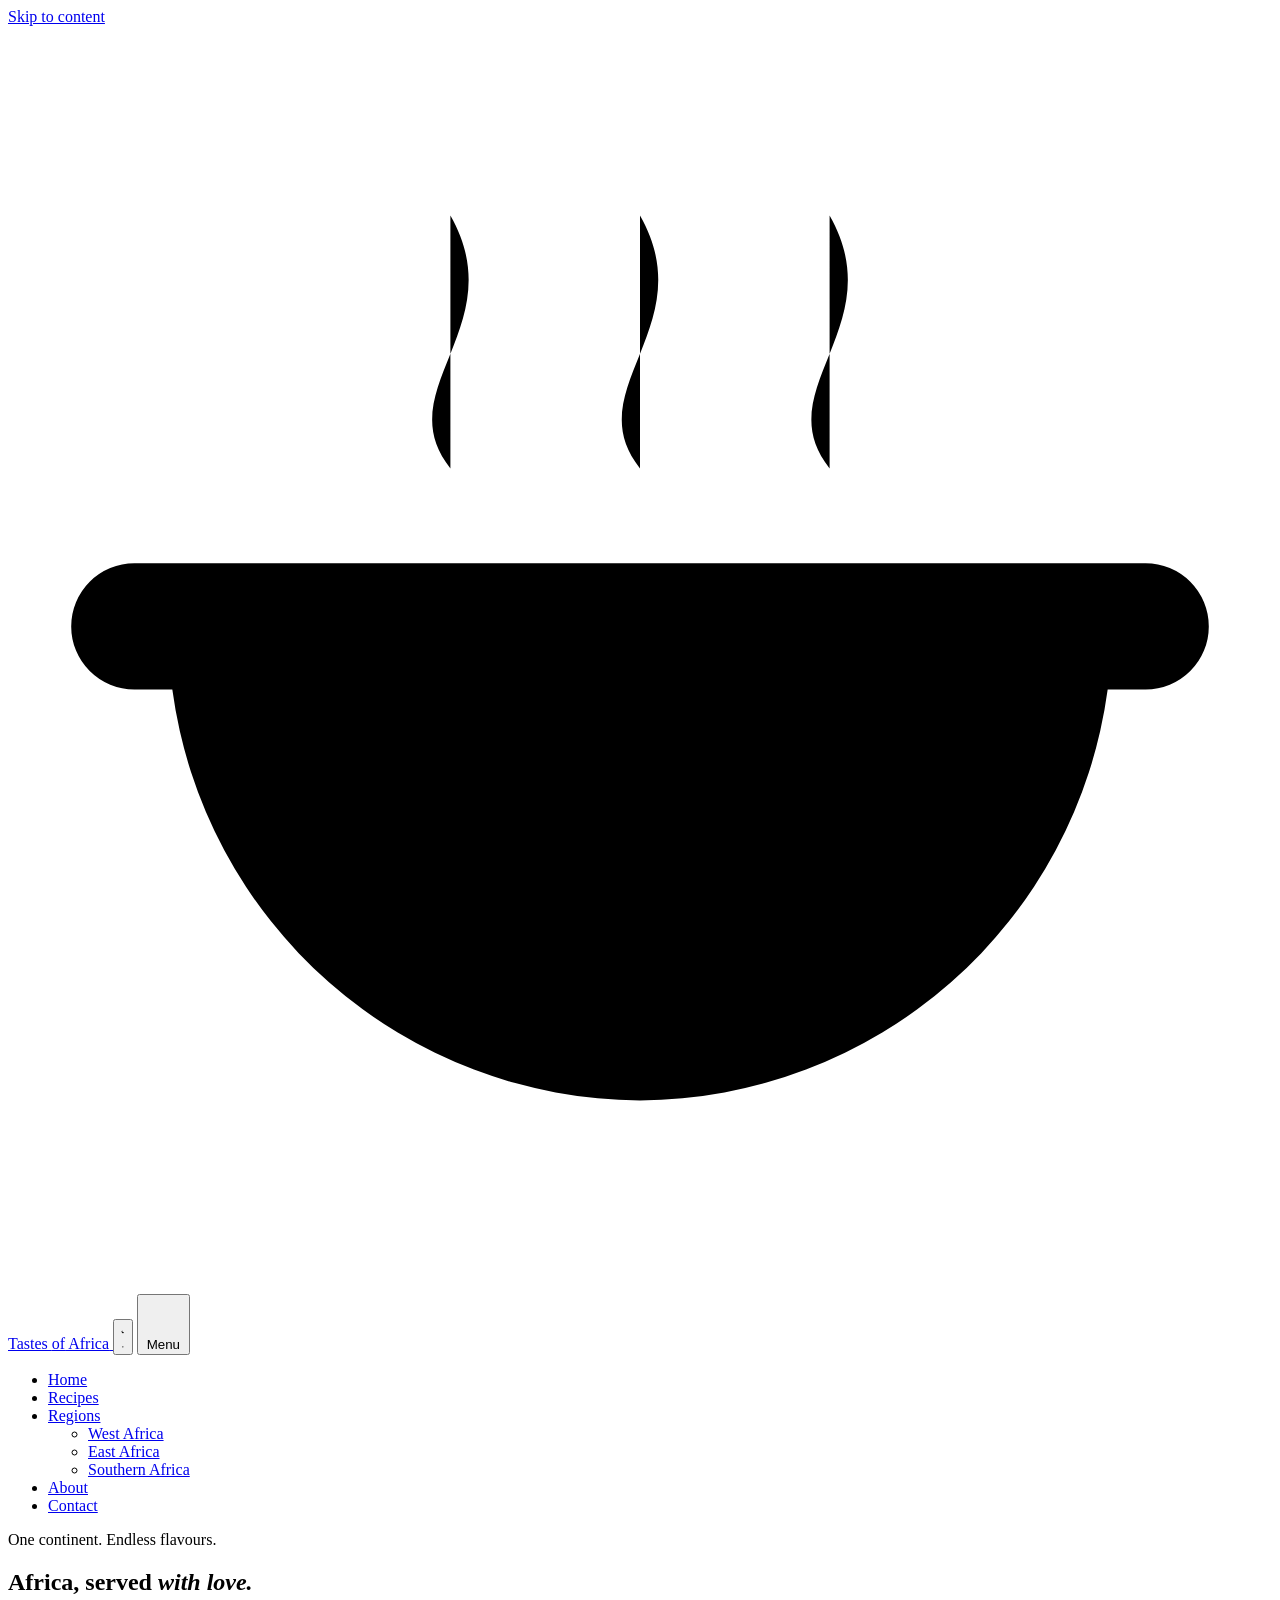
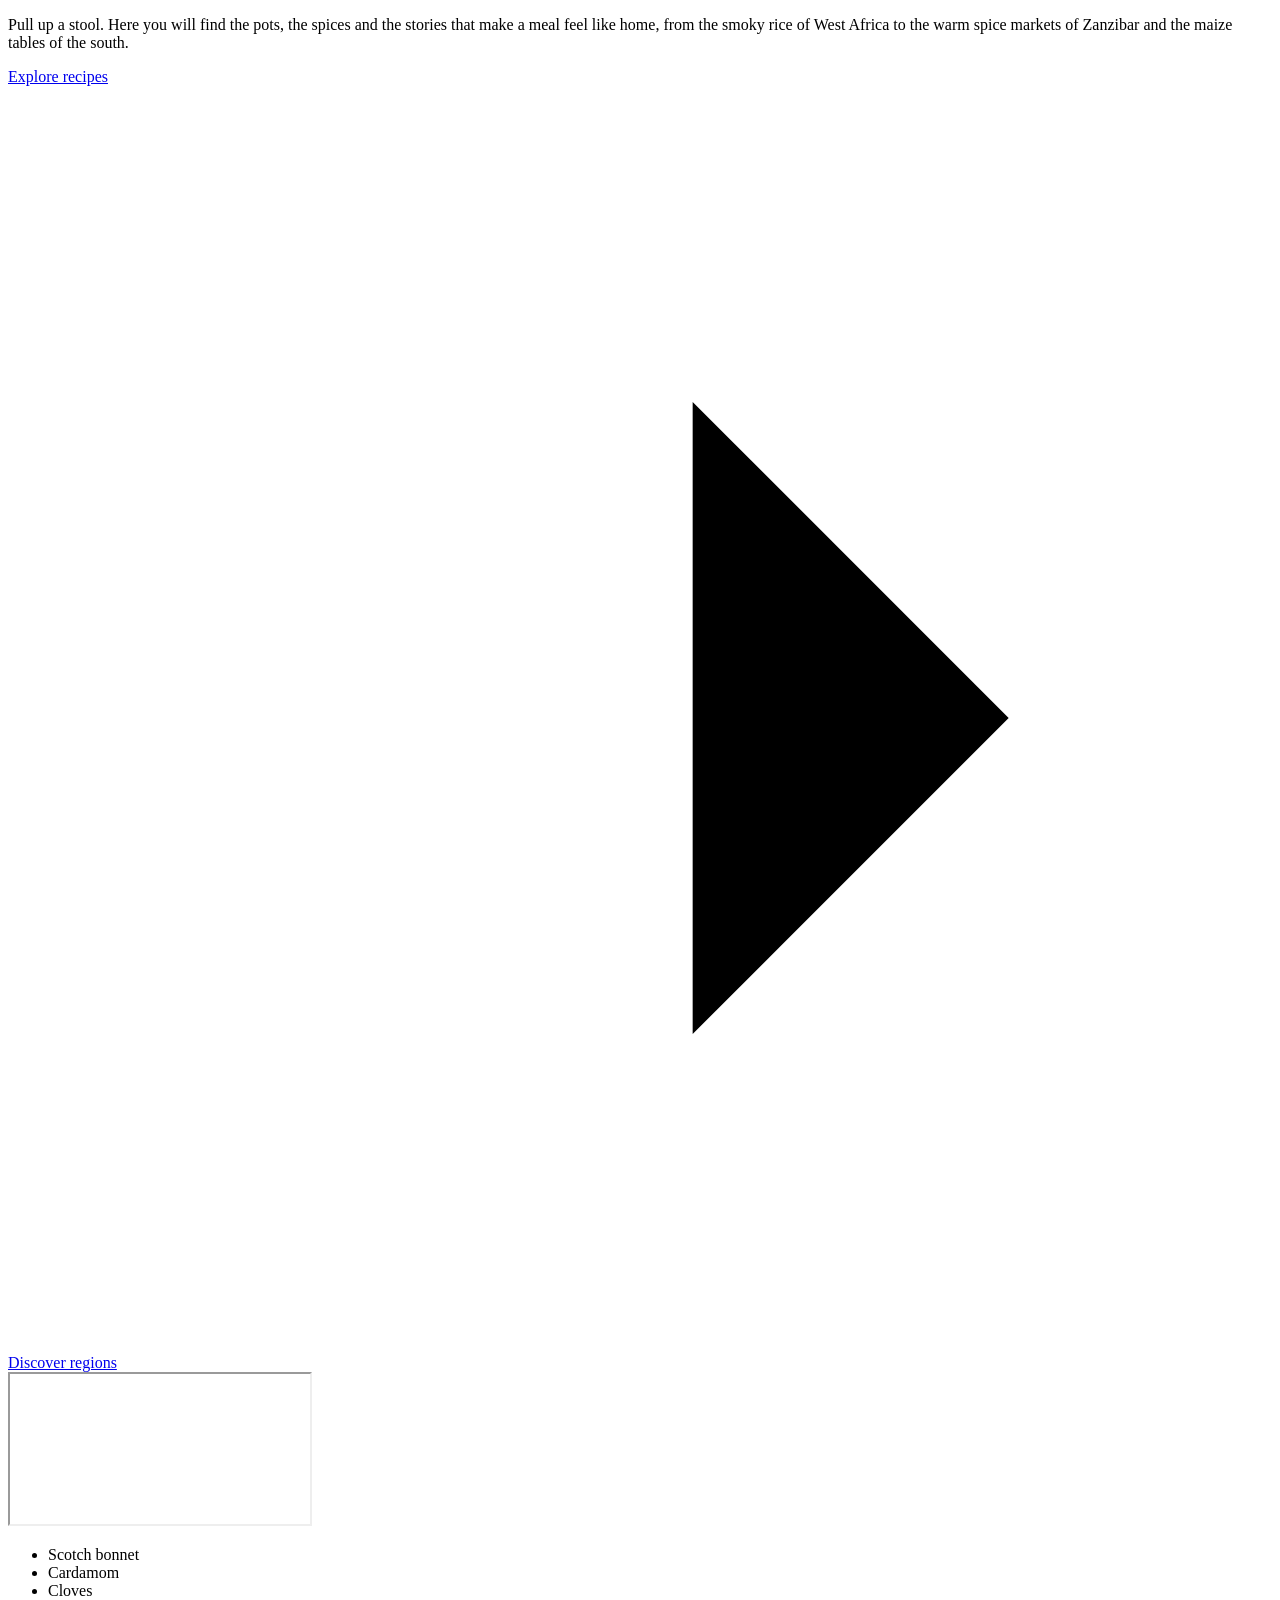
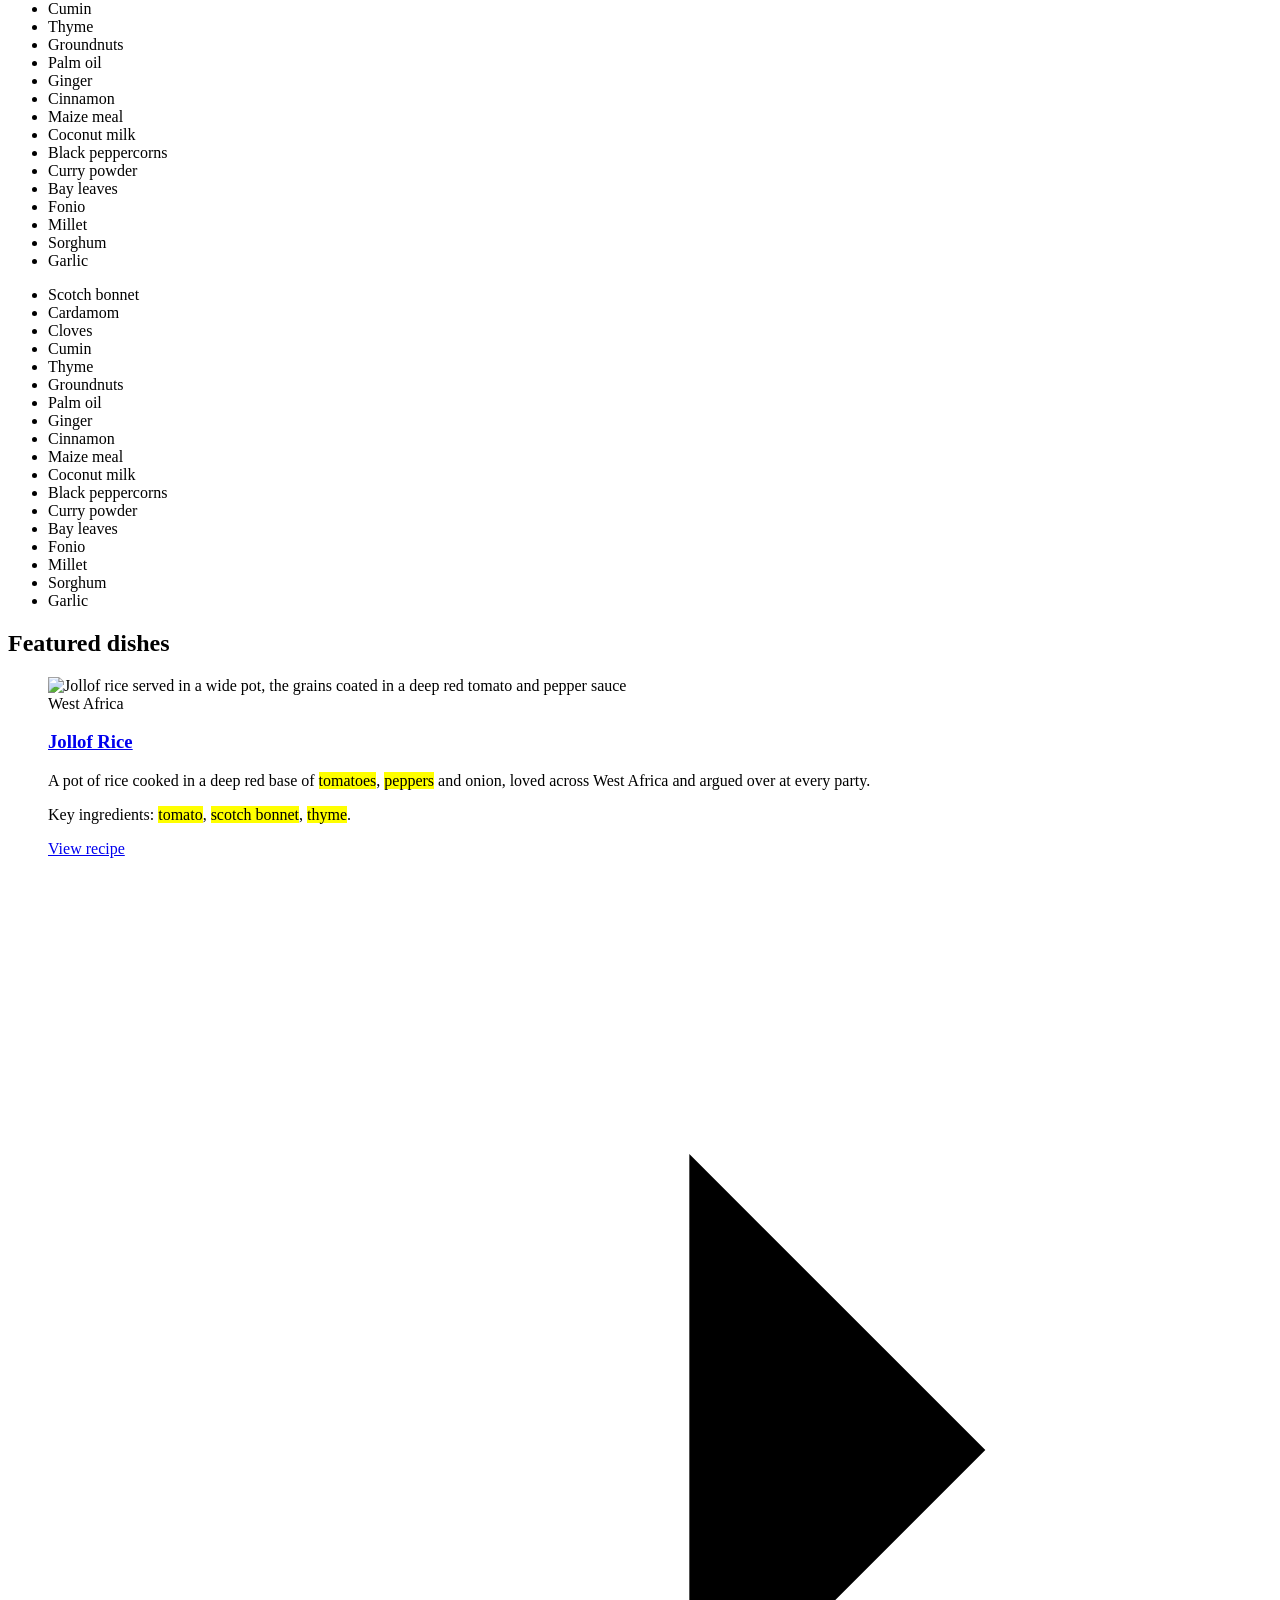
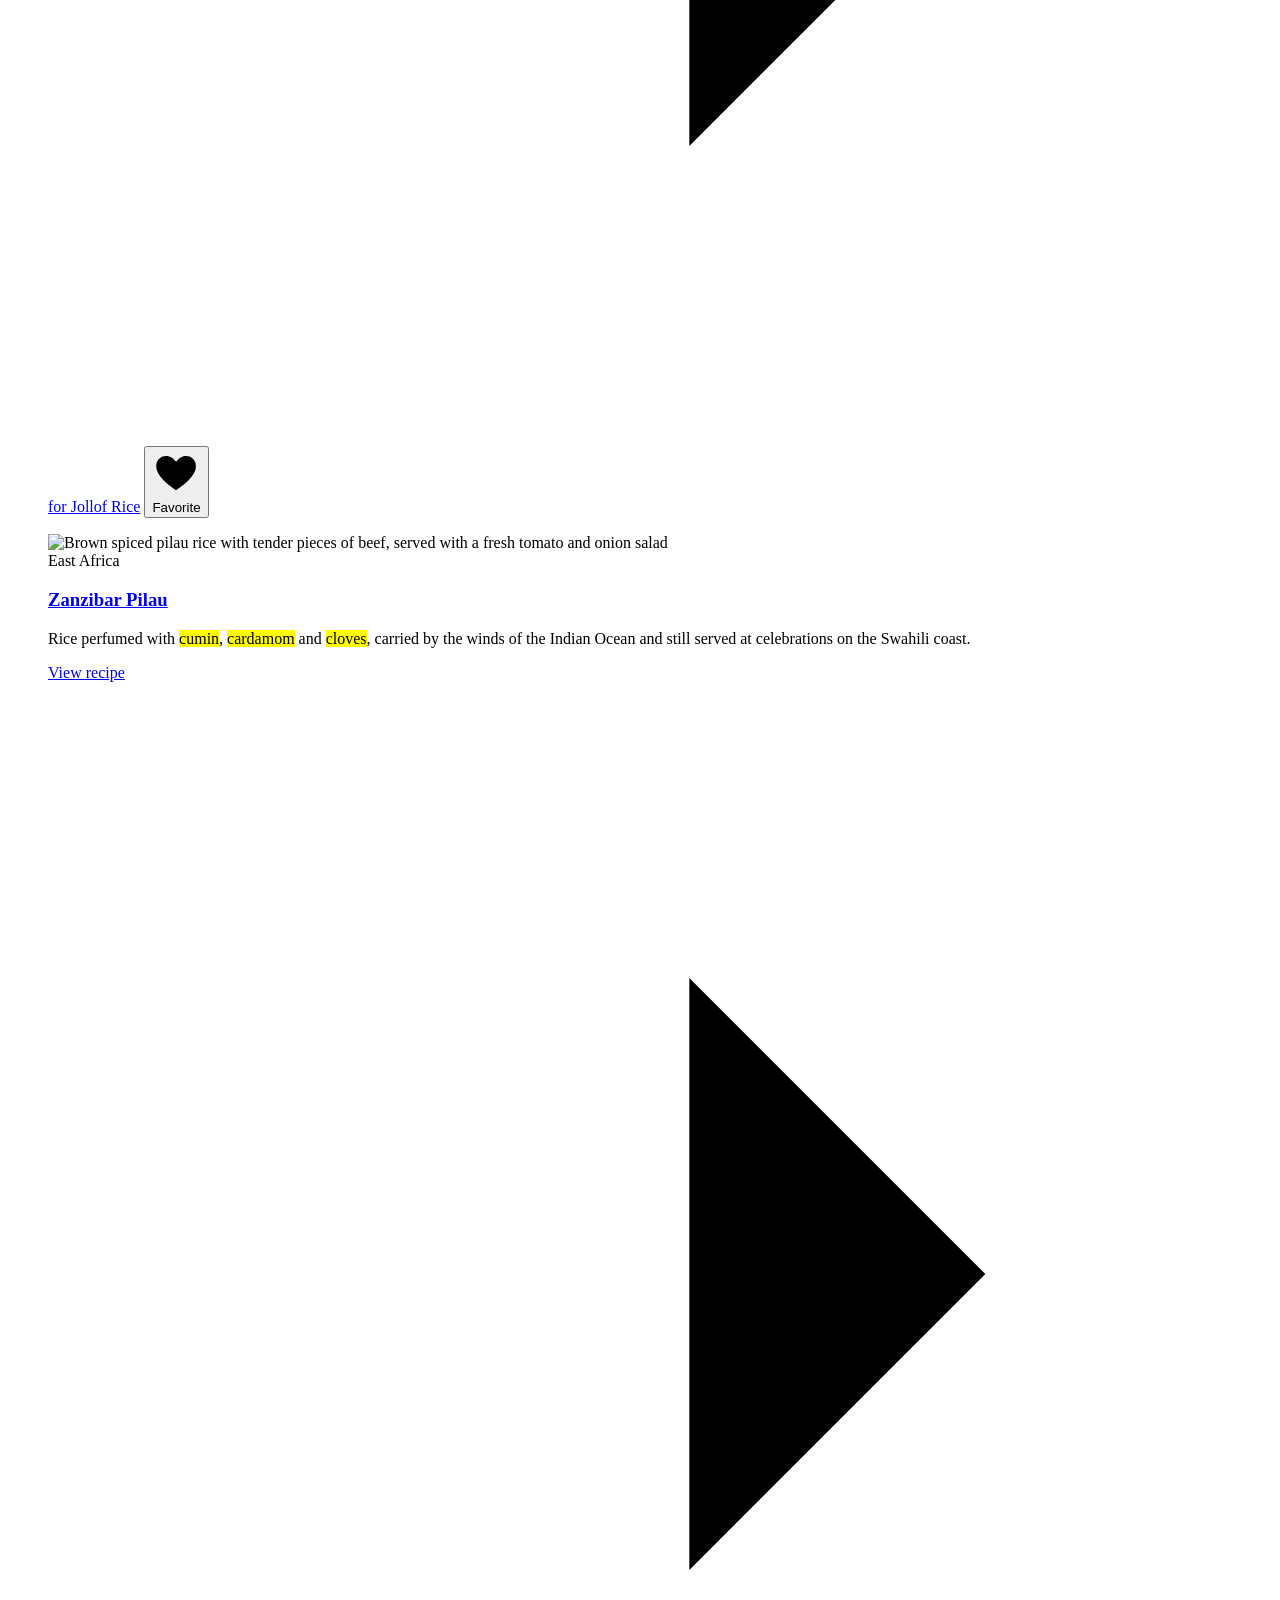
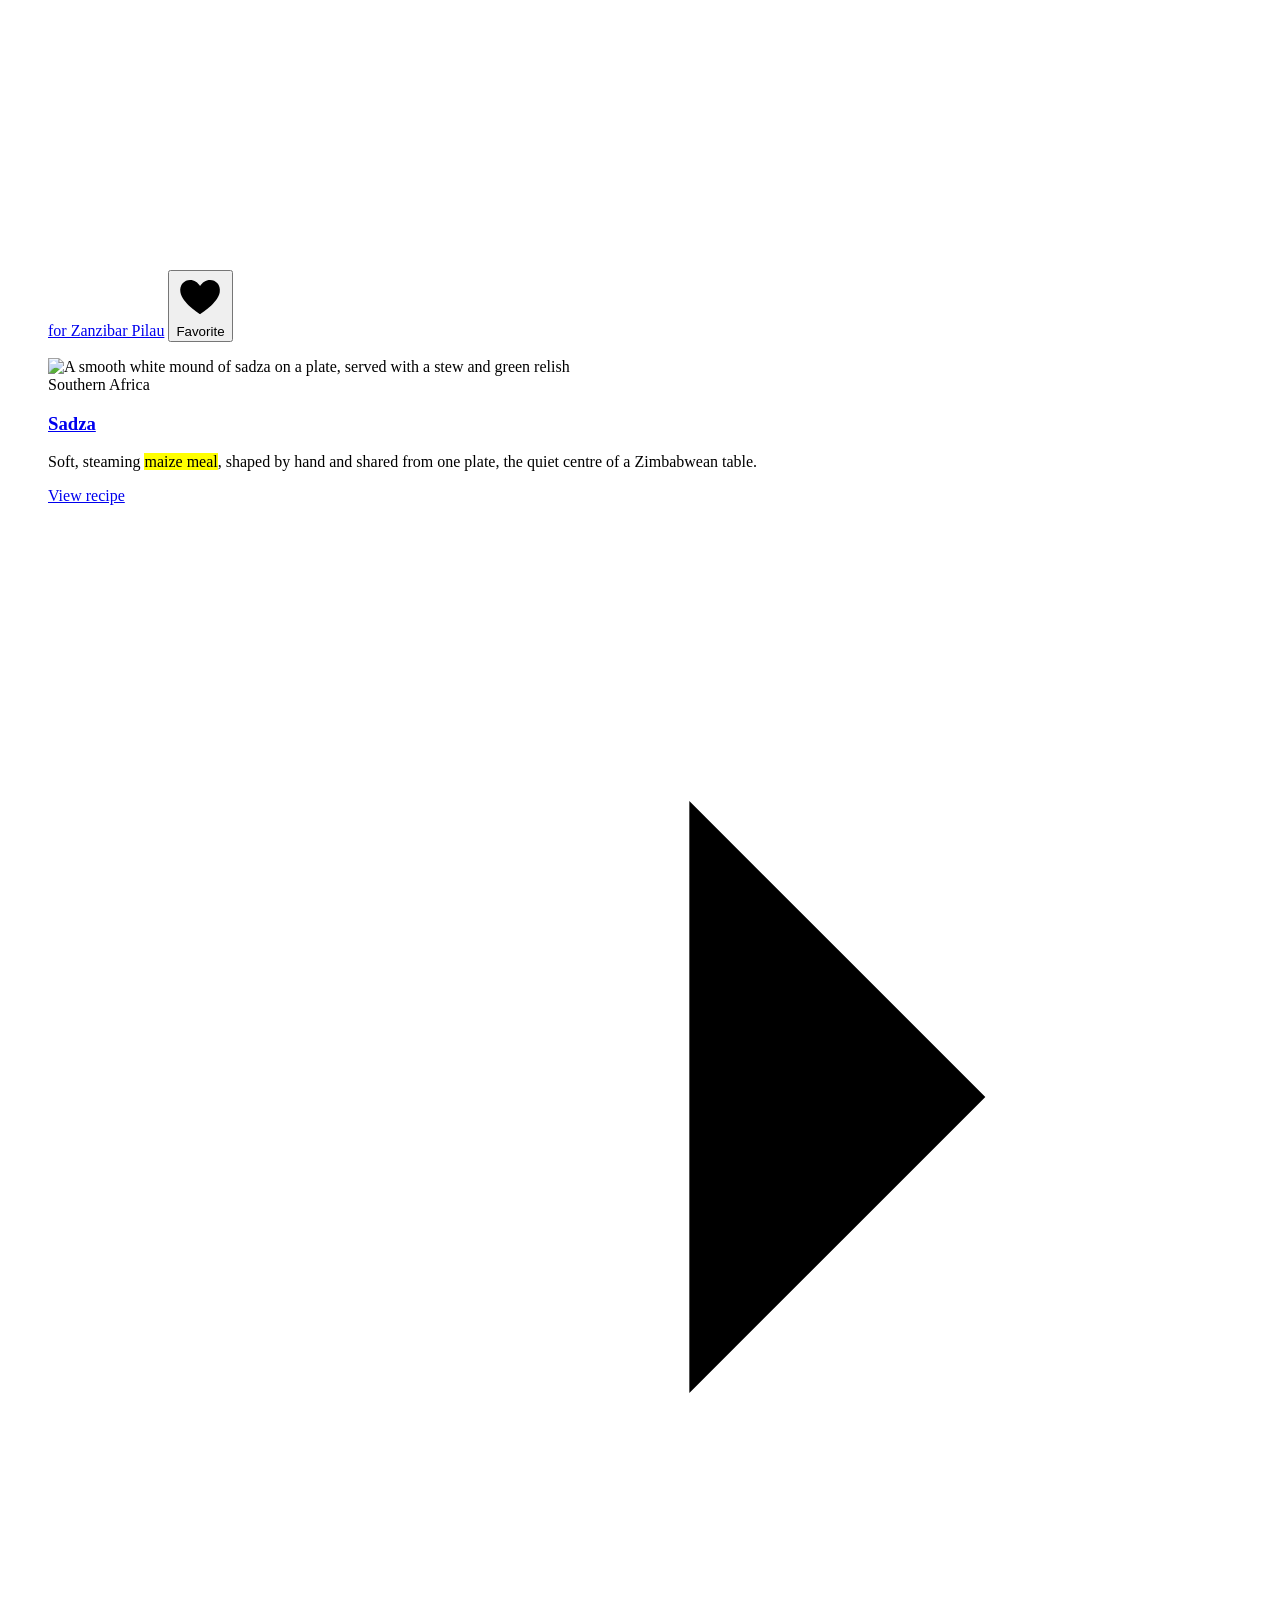
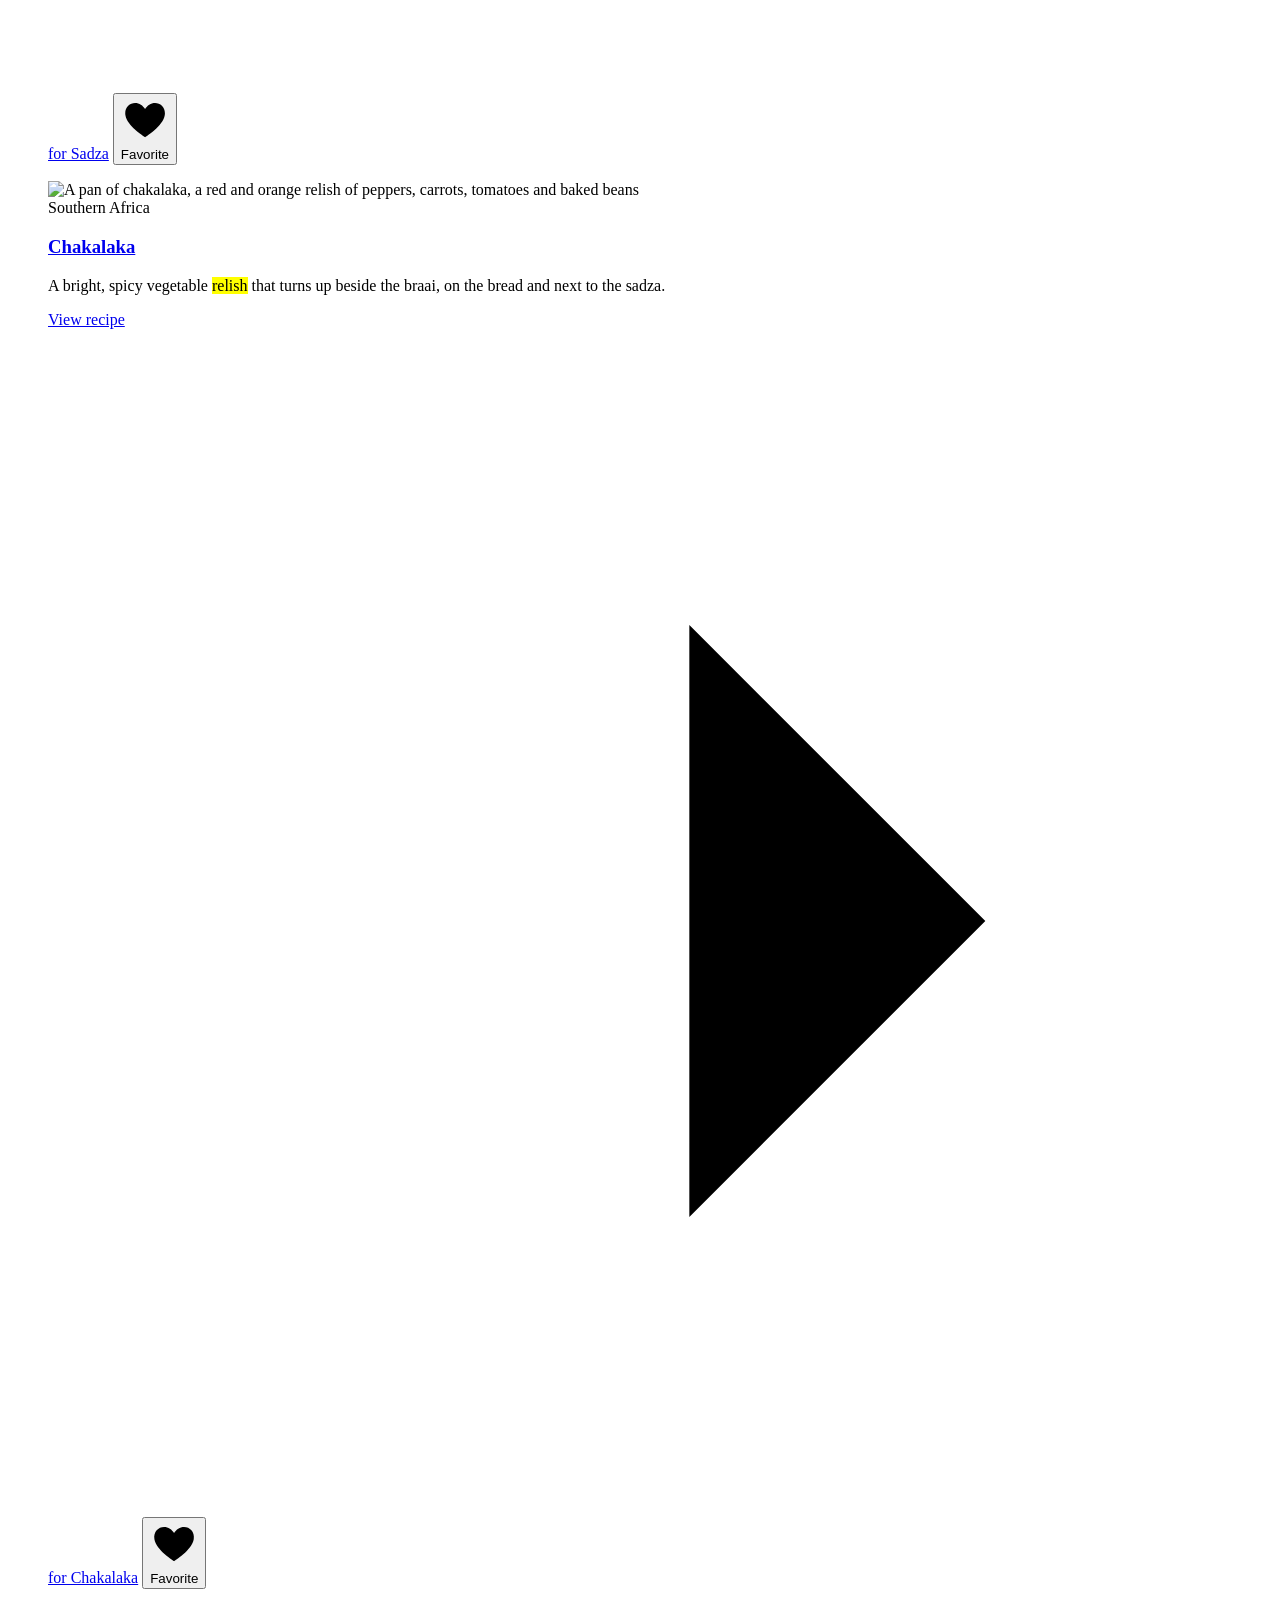
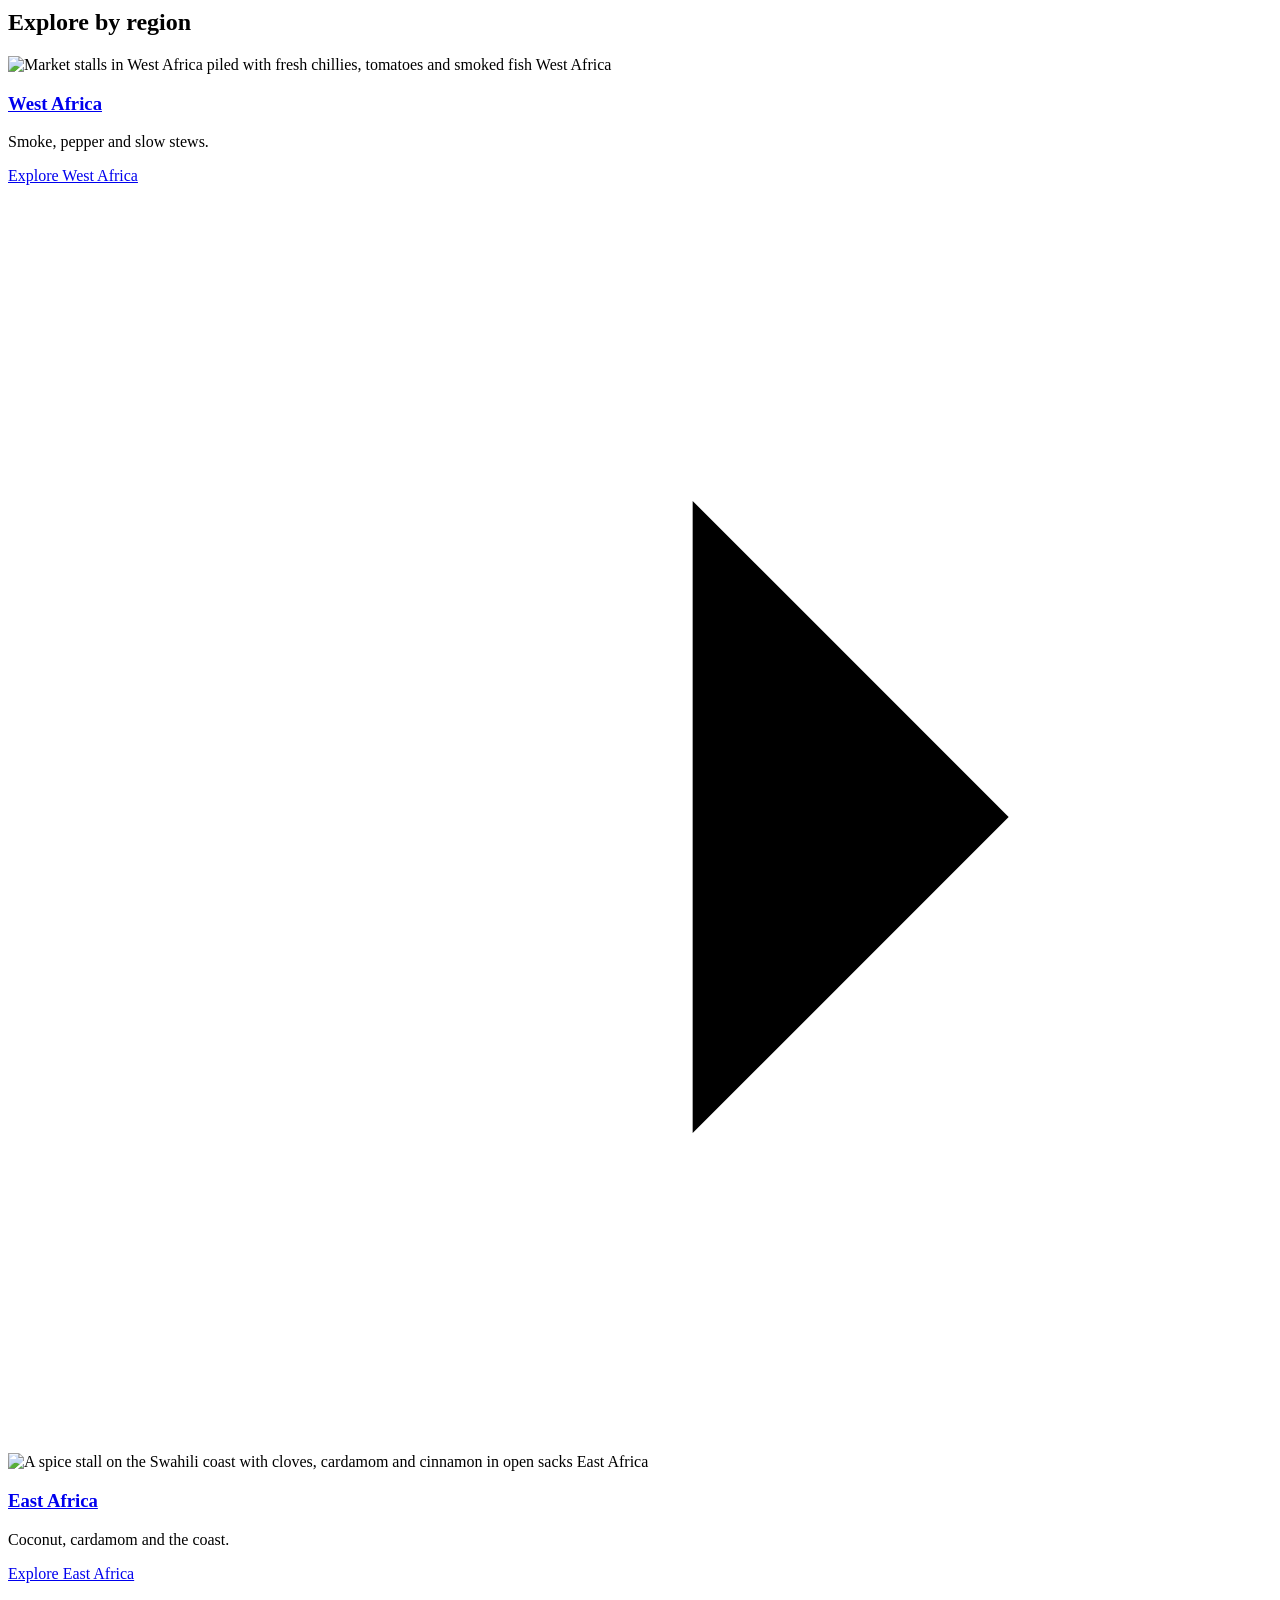
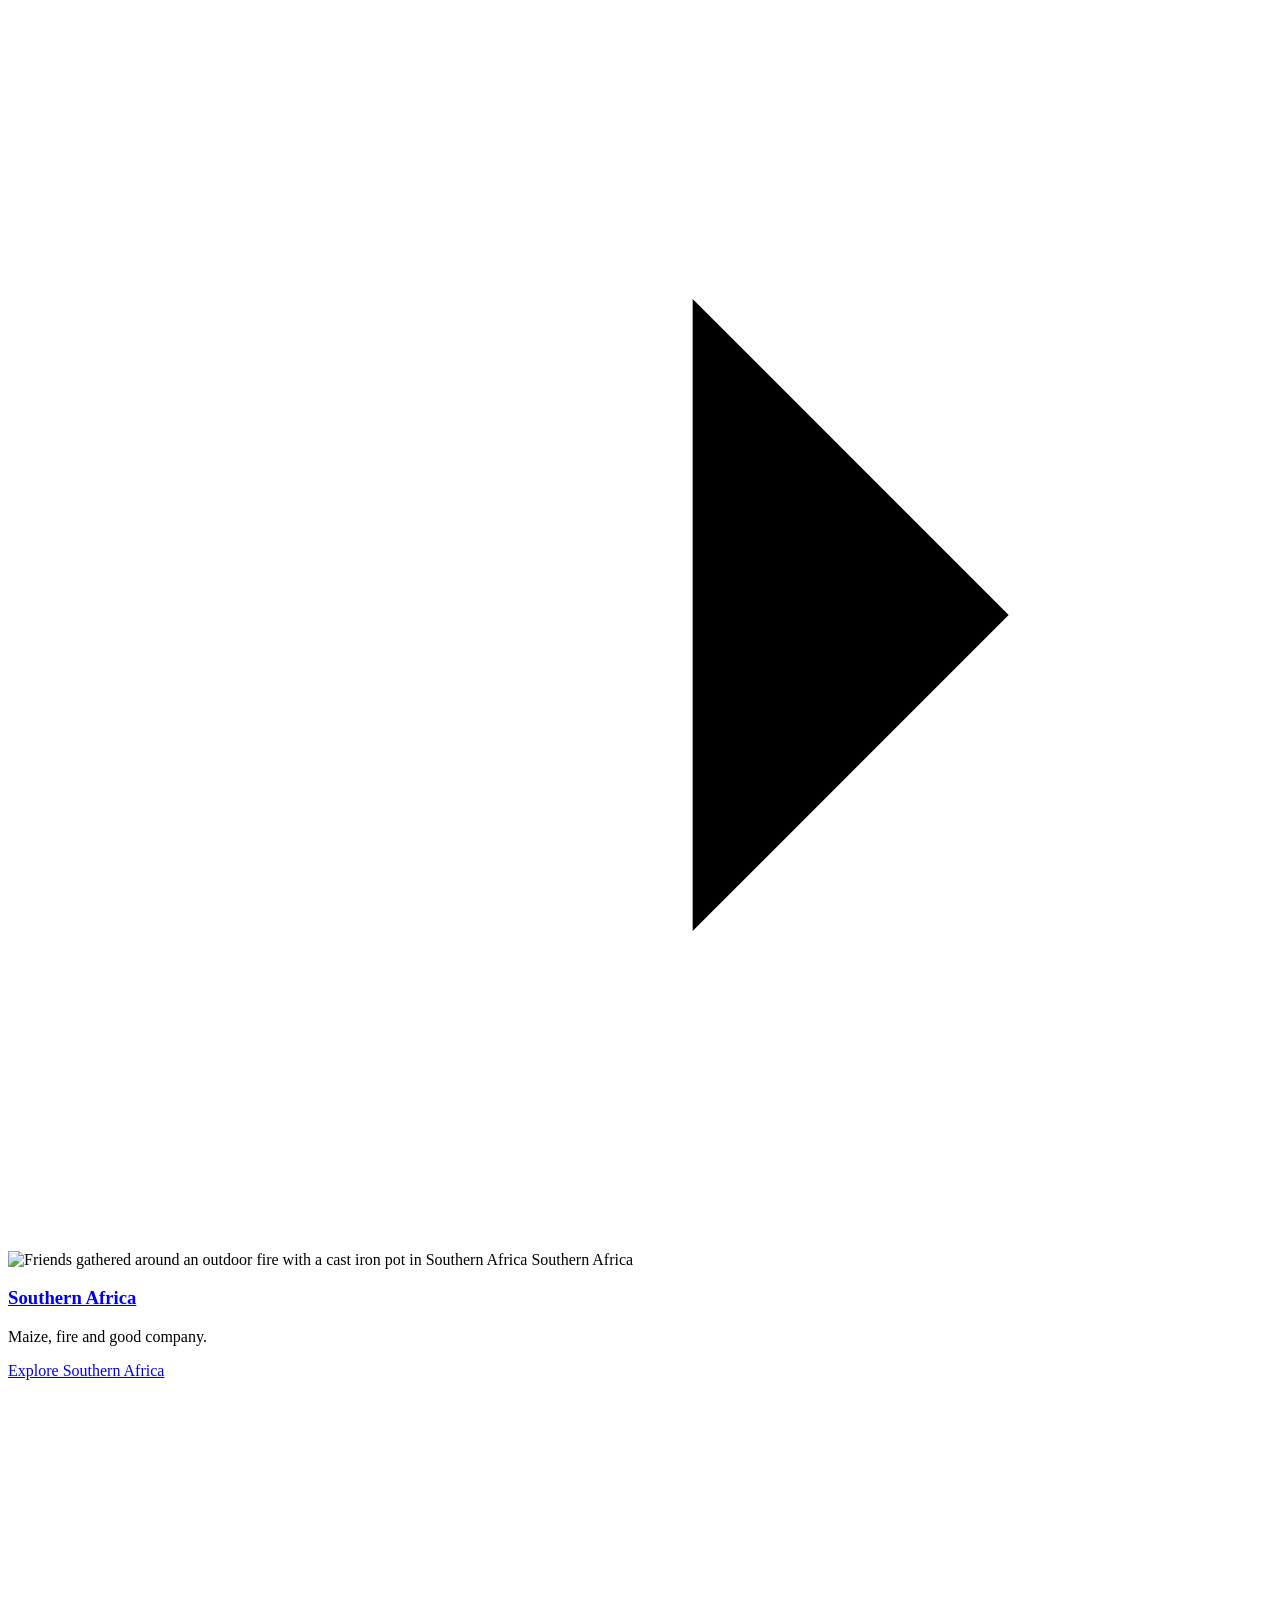
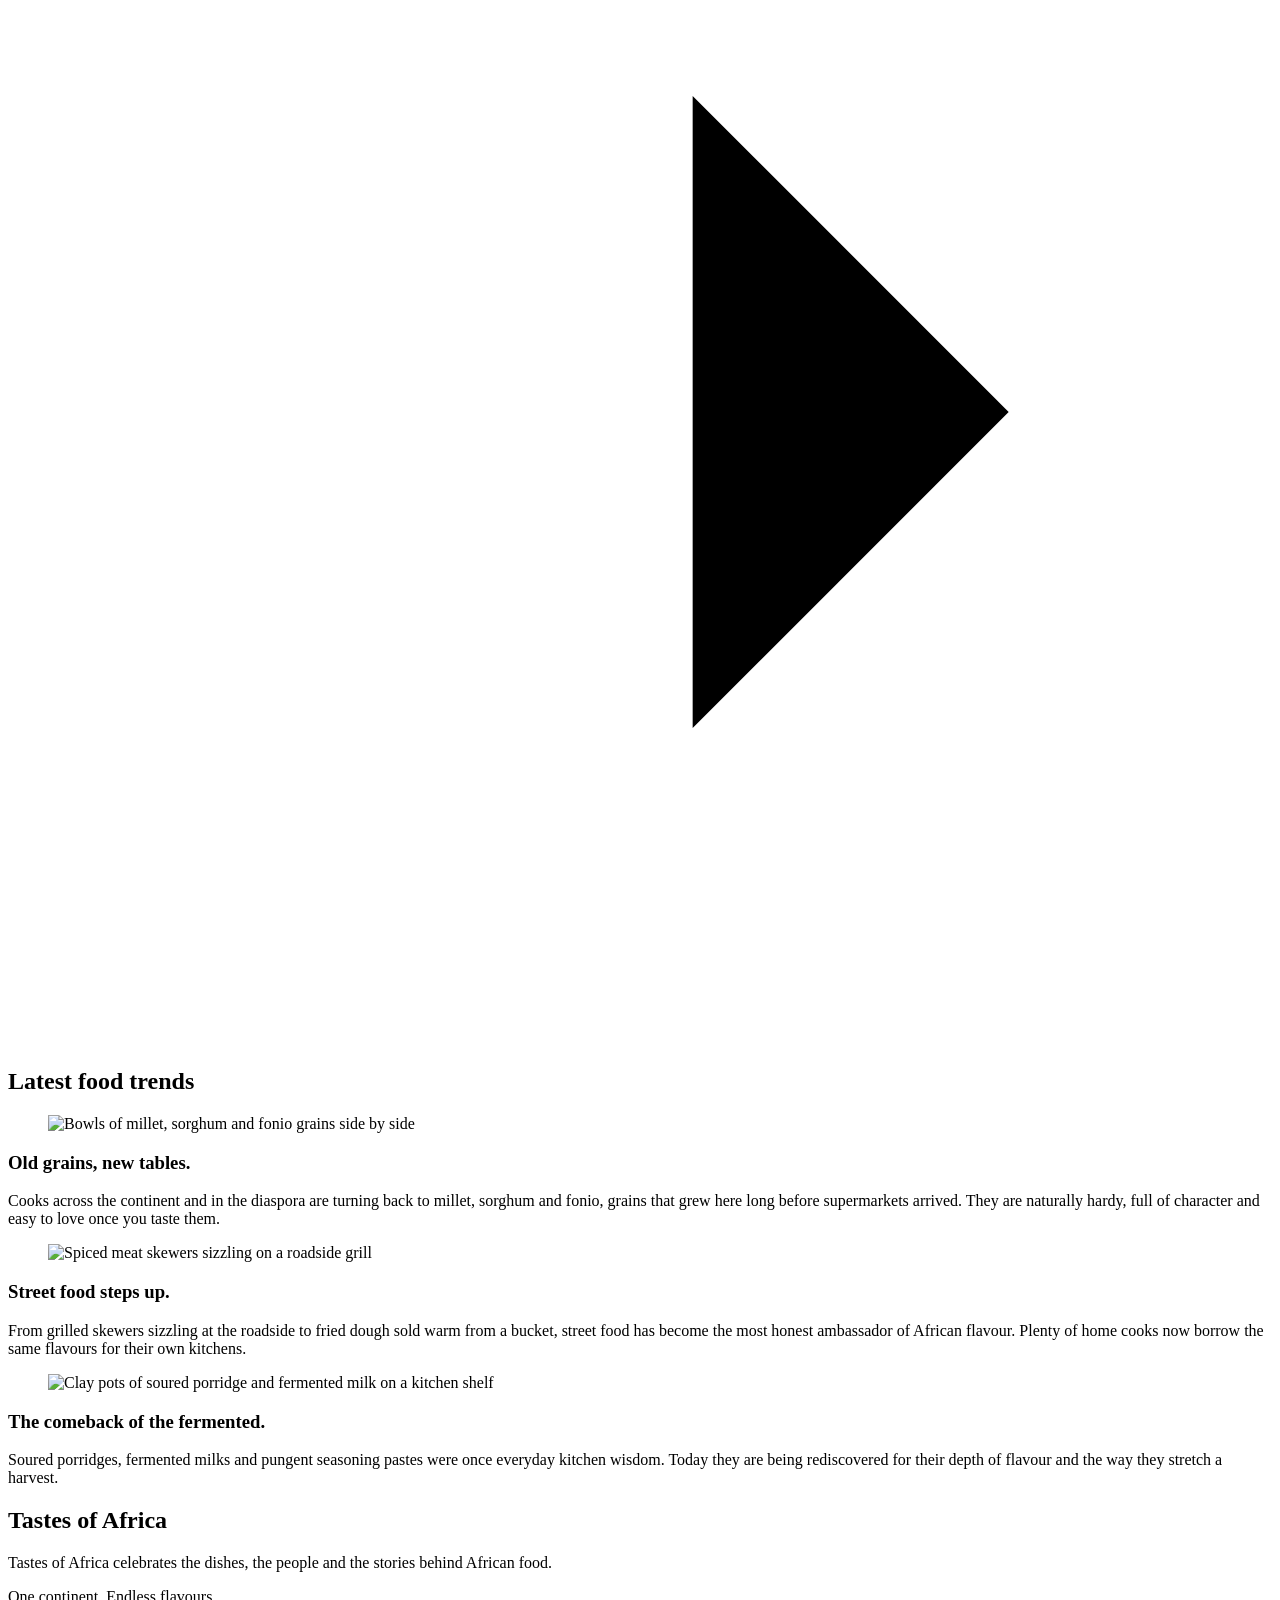
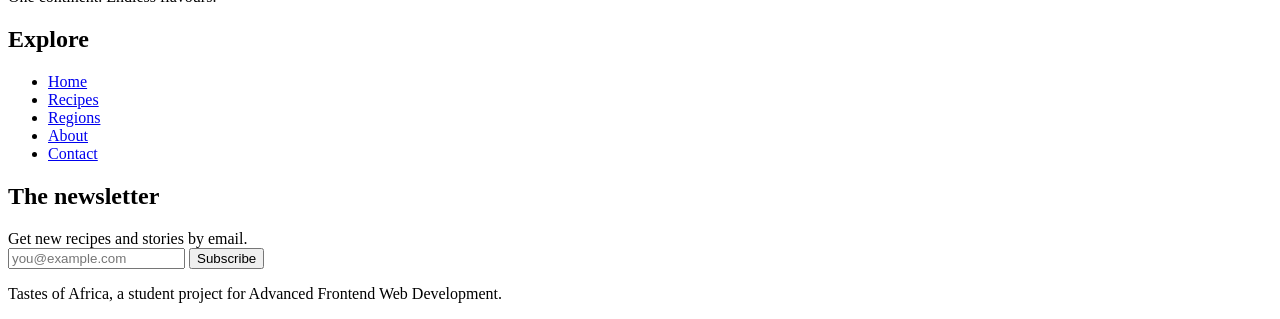
==== commit 6208944f: "Adding common id for embedded youtube videos" ====
--- a/index.html
+++ b/index.html
@@ -62,9 +62,9 @@
                     <a class="btn btn--primary" href="recipes.html">Explore recipes <svg viewBox="0 0 24 24" aria-hidden="true" focusable="false"><path d="M5 12h14M13 6l6 6-6 6"/></svg></a>
                     <a class="btn btn--ghost" href="regions.html">Discover regions</a>
                 </div>
-                <!-- VIDEO: Home page intro video, a welcome to African cooking. Replace REPLACE_ME with the YouTube video ID. -->
+                
                 <div class="video-frame">
-                    <iframe src="https://www.youtube-nocookie.com/embed/REPLACE_ME" title="Introduction to Tastes of Africa" allow="accelerometer; encrypted-media; gyroscope; picture-in-picture" allowfullscreen loading="lazy"></iframe>
+                    <iframe src="https://www.youtube-nocookie.com/embed/MvJ9z7zcMI0" title="Introduction to Tastes of Africa" allow="accelerometer; encrypted-media; gyroscope; picture-in-picture" allowfullscreen loading="lazy"></iframe>
                 </div>
             </div>
         </section>
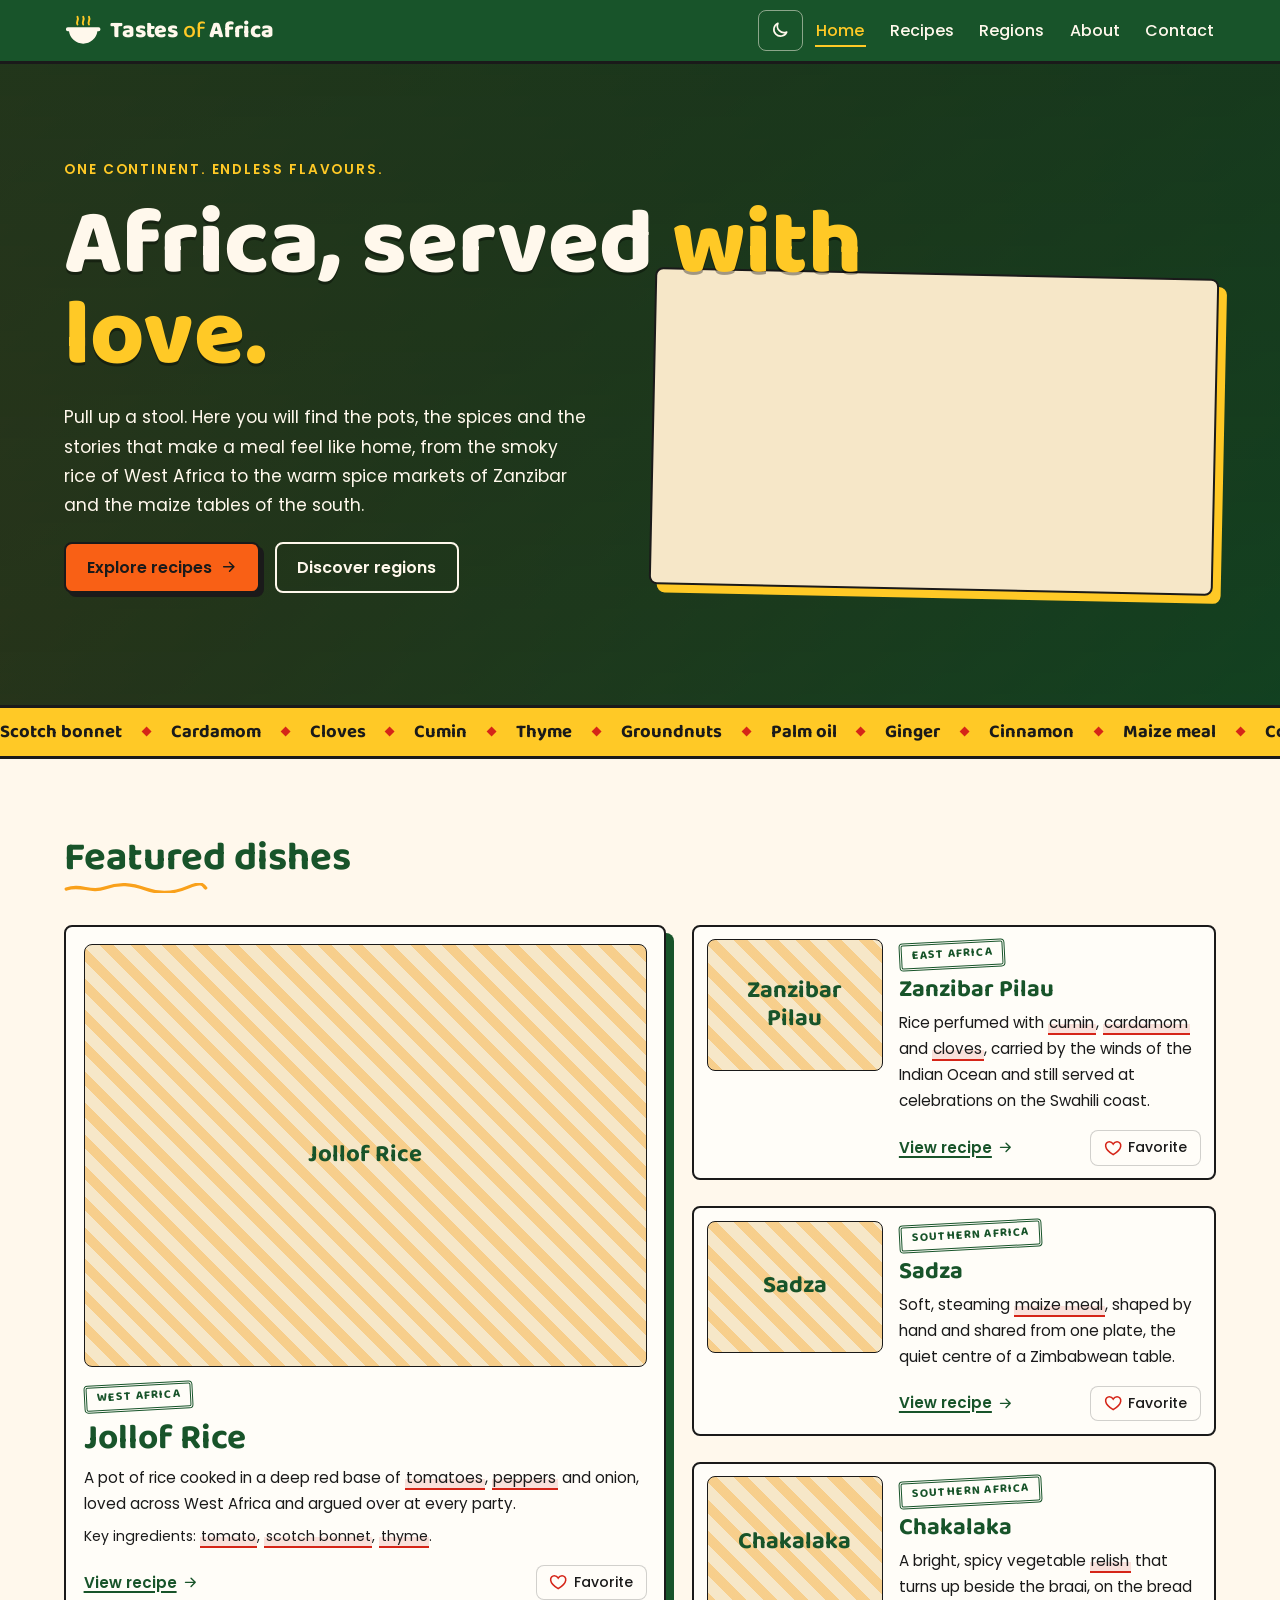
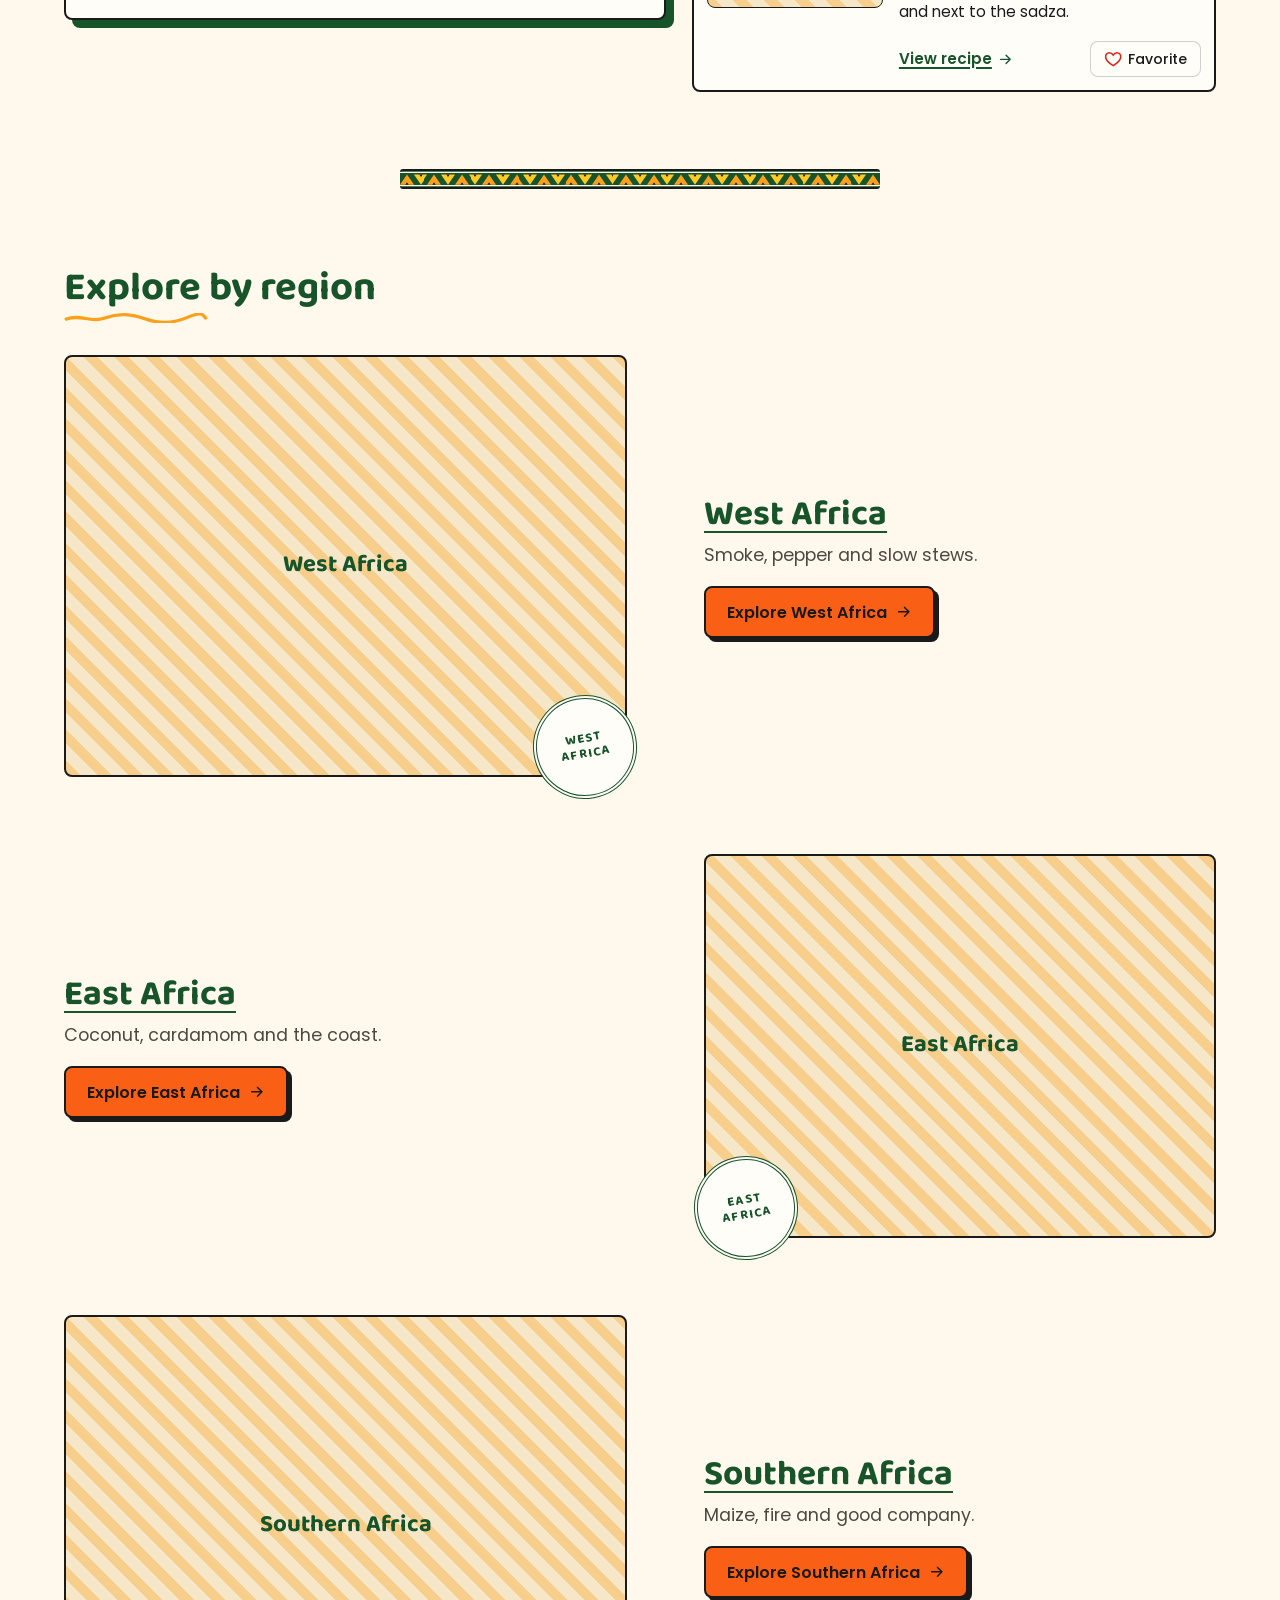
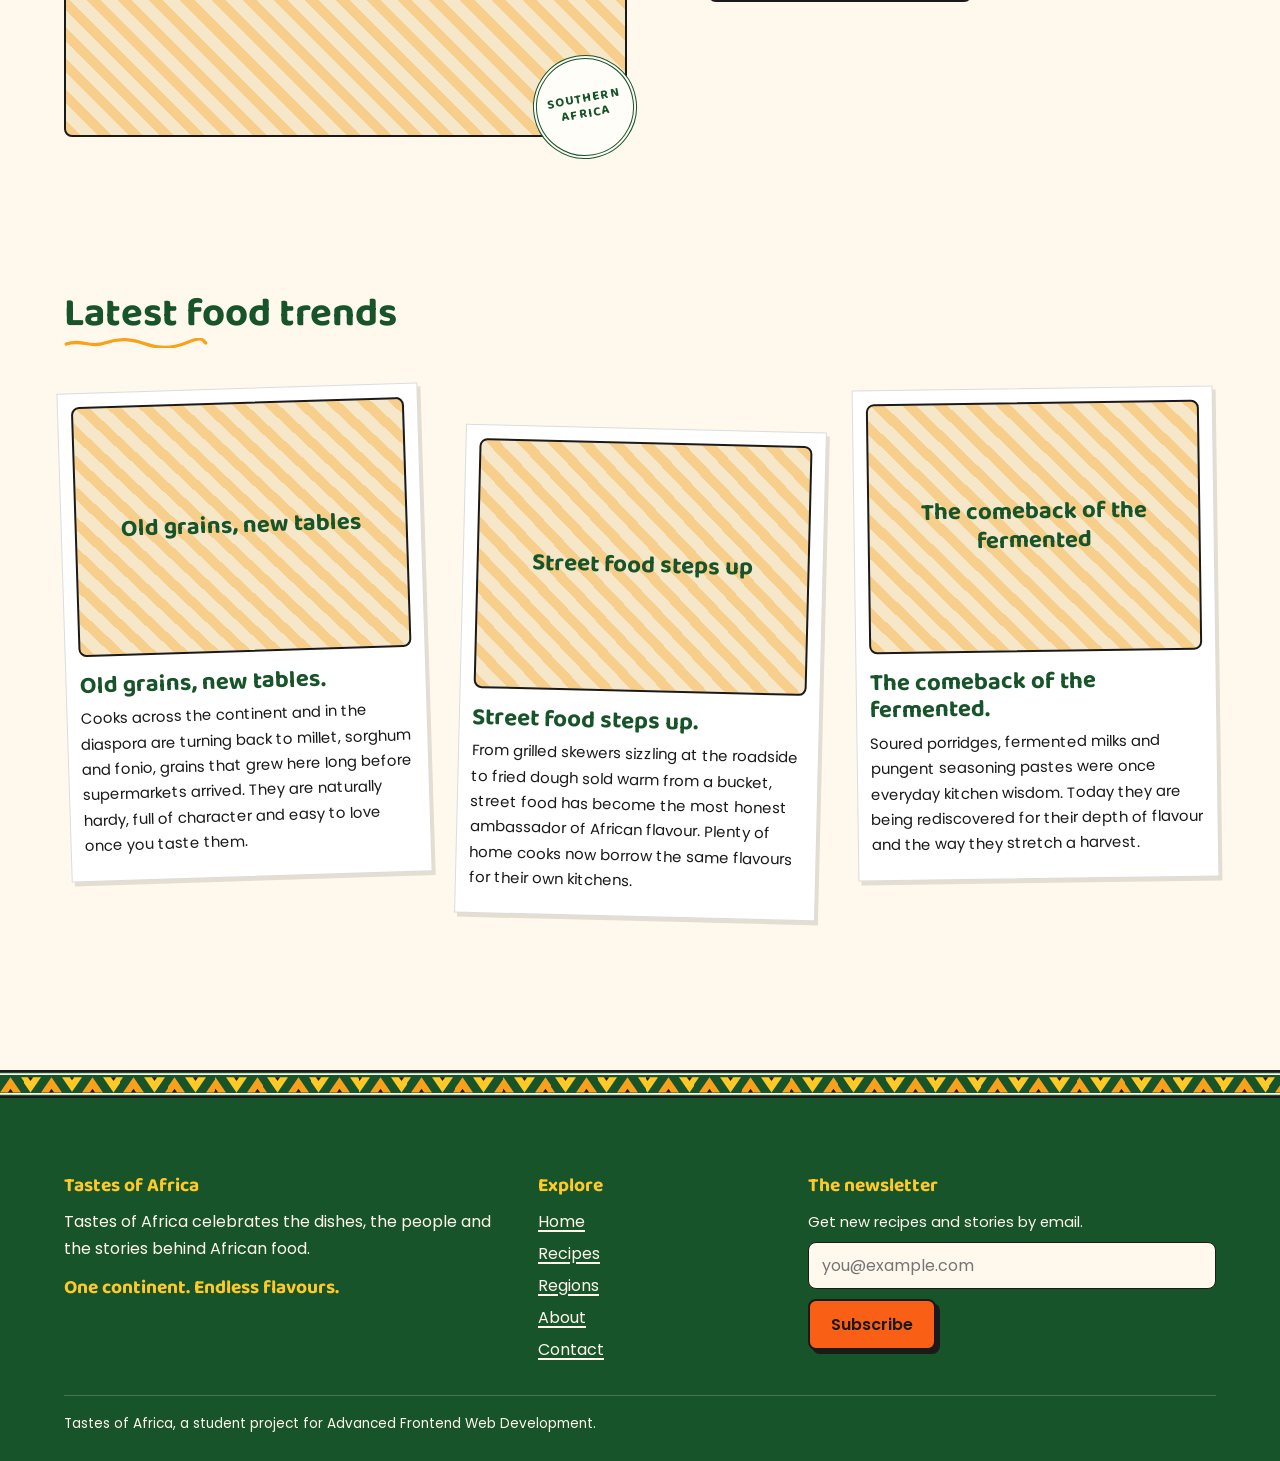
==== commit cc0cc096: "correcting the style sheet name in the htmls" ====
--- a/index.html
+++ b/index.html
@@ -8,7 +8,7 @@
     <link rel="preconnect" href="https://fonts.googleapis.com">
     <link rel="preconnect" href="https://fonts.gstatic.com" crossorigin>
     <link rel="stylesheet" href="https://fonts.googleapis.com/css2?family=Baloo+2:wght@500;600;700;800&family=Poppins:ital,wght@0,400;0,500;0,600;0,700;1,400&display=swap">
-    <link rel="stylesheet" href="style.css">
+    <link rel="stylesheet" href="styles.css">
     <script src="script.js" defer></script>
 </head>
 <body>
--- a/styles.css
+++ b/styles.css
@@ -0,0 +1,1852 @@
+/* Main resets */
+*,
+*::before,
+*::after {
+    margin: 0;
+    padding: 0;
+    box-sizing: border-box;
+}
+
+:root {
+    --forest-green: #18542a;
+    --black: #000000;
+    --white: #ffffff;
+    --red: #d52518;
+    --dark-orange: #F96015;
+    --light-orange: #F9A11B;
+    --yellow: #ffc926;
+    --cream: #FFF8EC;
+    --ink: #1A1A1A;
+
+    /* Roles used throughout the stylesheet */
+    --bg: var(--cream);
+    --surface: #FFFDF8;
+    --text: var(--ink);
+    --muted: #4B4A42;
+    --line: rgba(26, 26, 26, 0.2);
+    --border: var(--ink);
+    --heading: var(--forest-green);
+    --link: var(--forest-green);
+    --link-hover: var(--red);
+    --header-bg: var(--forest-green);
+    --header-text: var(--cream);
+    --shadow-color: var(--forest-green);
+    --stamp: var(--forest-green);
+    --numeral: #A85400;
+    --mark-bg: rgba(213, 37, 24, 0.13);
+    --mark-line: var(--red);
+    --btn-bg: var(--dark-orange);
+    --btn-text: var(--ink);
+    --slot-a: #F6E7C8;
+    --slot-b: rgba(249, 161, 27, 0.35);
+    --grain-opacity: 0.06;
+
+    /* Shape, type and spacing */
+    --radius: 8px;
+    --font-heading: "Baloo 2", "Trebuchet MS", sans-serif;
+    --font-body: "Poppins", "Segoe UI", Arial, sans-serif;
+    --space-s: clamp(0.75rem, 1.5vw, 1rem);
+    --space-m: clamp(1.25rem, 3vw, 2rem);
+    --space-l: clamp(2.5rem, 6vw, 5rem);
+    --container: 72rem;
+    --ease: 200ms ease;
+
+    color-scheme: light;
+}
+
+/* Dark theme */
+:root[data-theme="dark"] {
+    --forest-green: #1F6A37;
+    --red: #EE6A5E;
+    --dark-orange: #F7803F;
+    --light-orange: #F4B550;
+    --yellow: #FFD766;
+
+    --bg: #0F1712;
+    --surface: #17231B;
+    --text: #F4EBDA;
+    --muted: #CFC6B3;
+    --line: rgba(255, 248, 236, 0.22);
+    --border: rgba(255, 248, 236, 0.4);
+    --heading: #F4EBDA;
+    --link: var(--yellow);
+    --link-hover: #FF9A8F;
+    --header-bg: #0B2213;
+    --header-text: #F4EBDA;
+    --shadow-color: #2E7A45;
+    --stamp: var(--light-orange);
+    --numeral: var(--light-orange);
+    --mark-bg: rgba(238, 106, 94, 0.22);
+    --mark-line: #FF8478;
+    --btn-bg: var(--dark-orange);
+    --btn-text: #111;
+    --slot-a: #1D2B21;
+    --slot-b: rgba(244, 181, 80, 0.18);
+    --grain-opacity: 0.08;
+
+    color-scheme: dark;
+}
+
+@media (prefers-color-scheme: dark) {
+    :root:not([data-theme="light"]) {
+        --forest-green: #1F6A37;
+        --red: #EE6A5E;
+        --dark-orange: #F7803F;
+        --light-orange: #F4B550;
+        --yellow: #FFD766;
+
+        --bg: #0F1712;
+        --surface: #17231B;
+        --text: #F4EBDA;
+        --muted: #CFC6B3;
+        --line: rgba(255, 248, 236, 0.22);
+    --border: rgba(255, 248, 236, 0.4);
+        --heading: #F4EBDA;
+        --link: var(--yellow);
+        --link-hover: #FF9A8F;
+        --header-bg: #0B2213;
+        --header-text: #F4EBDA;
+        --shadow-color: #2E7A45;
+        --stamp: var(--light-orange);
+        --numeral: var(--light-orange);
+        --mark-bg: rgba(238, 106, 94, 0.22);
+        --mark-line: #FF8478;
+        --btn-bg: var(--dark-orange);
+        --btn-text: #111;
+        --slot-a: #1D2B21;
+        --slot-b: rgba(244, 181, 80, 0.18);
+        --grain-opacity: 0.08;
+
+        color-scheme: dark;
+    }
+}
+
+
+html {
+    font-size: 100%;
+    background-color: var(--bg);
+    scroll-behavior: smooth;
+}
+
+body {
+    position: relative;
+    min-height: 100vh;
+    font-family: var(--font-body);
+    line-height: 1.7;
+    color: var(--text);
+    background-color: var(--bg);
+    -webkit-font-smoothing: antialiased;
+}
+
+/* Light paper grain laid over the whole page, behind the content */
+body::before {
+    content: "";
+    position: fixed;
+    inset: 0;
+    z-index: -1;
+    pointer-events: none;
+    opacity: var(--grain-opacity);
+    background-image: url("data:image/svg+xml,%3Csvg xmlns='http://www.w3.org/2000/svg' width='180' height='180'%3E%3Cfilter id='n'%3E%3CfeTurbulence type='fractalNoise' baseFrequency='.85' numOctaves='3' stitchTiles='stitch'/%3E%3C/filter%3E%3Crect width='100%25' height='100%25' filter='url(%23n)'/%3E%3C/svg%3E");
+}
+
+h1, h2, h3, h4 {
+    font-family: var(--font-heading);
+    color: var(--heading);
+    line-height: 1.15;
+    font-weight: 700;
+}
+
+h1 { font-size: clamp(2.3rem, 6vw, 4.2rem); }
+h2 { font-size: clamp(1.7rem, 3.6vw, 2.5rem); }
+h3 { font-size: clamp(1.25rem, 2.2vw, 1.5rem); }
+
+p {
+    max-width: 65ch;
+}
+
+p + p {
+    margin-top: 1em;
+}
+
+a {
+    color: var(--link);
+    text-underline-offset: 0.2em;
+    text-decoration-thickness: 1.5px;
+    transition: color var(--ease);
+}
+
+a:hover {
+    color: var(--link-hover);
+}
+
+img,
+iframe,
+video {
+    max-width: 100%;
+    display: block;
+}
+
+ul,
+ol {
+    list-style-position: inside;
+}
+
+/* Highlighted ingredients and spices: soft red wash with a red underline.
+   Text stays in the normal ink colour so contrast is unchanged. */
+mark {
+    color: inherit;
+    background: linear-gradient(transparent 55%, var(--mark-bg) 55%);
+    border-bottom: 2px solid var(--mark-line);
+    padding: 0 0.1em;
+}
+
+/* One consistent, clearly visible keyboard focus ring */
+:focus-visible {
+    outline: 3px solid var(--yellow);
+    outline-offset: 3px;
+    border-radius: 2px;
+}
+
+/* --------------------------------------------------------------------------
+   3. Helpers: page width, hidden text, skip link, filtered items
+   -------------------------------------------------------------------------- */
+.container {
+    width: min(100% - 2rem, var(--container));
+    margin-inline: auto;
+}
+
+.section {
+    padding-block: var(--space-l);
+}
+
+.visually-hidden {
+    position: absolute !important;
+    width: 1px;
+    height: 1px;
+    padding: 0;
+    margin: -1px;
+    overflow: hidden;
+    clip: rect(0, 0, 0, 0);
+    white-space: nowrap;
+    border: 0;
+}
+
+.skip-link {
+    position: absolute;
+    left: 1rem;
+    top: -4rem;
+    z-index: 100;
+    padding: 0.6rem 1rem;
+    background: var(--yellow);
+    color: var(--ink);
+    font-weight: 600;
+    border-radius: var(--radius);
+    transition: top var(--ease);
+}
+
+.skip-link:focus {
+    top: 1rem;
+}
+
+.hidden {
+    display: none !important;
+}
+
+.section-intro {
+    margin-top: 0.75rem;
+    color: var(--muted);
+}
+
+/* --------------------------------------------------------------------------
+   4. Header, logo and navigation
+   -------------------------------------------------------------------------- */
+.site-header {
+    position: sticky;
+    top: 0;
+    z-index: 50;
+    background: var(--header-bg);
+    color: var(--header-text);
+    border-bottom: 3px solid var(--border);
+}
+
+.header-inner {
+    display: flex;
+    align-items: center;
+    flex-wrap: wrap;
+    gap: 0.75rem;
+    padding-block: 0.6rem;
+}
+
+.logo {
+    display: inline-flex;
+    align-items: center;
+    gap: 0.5rem;
+    margin-right: auto;
+    color: var(--header-text);
+    text-decoration: none;
+}
+
+.logo:hover {
+    color: var(--header-text);
+}
+
+.logo-mark {
+    width: 2.4rem;
+    height: 2.4rem;
+}
+
+.logo-mark .pot {
+    fill: var(--header-text);
+}
+
+.logo-mark .steam {
+    fill: none;
+    stroke: var(--yellow);
+    stroke-width: 2;
+    stroke-linecap: round;
+}
+
+.logo-word {
+    font-family: var(--font-heading);
+    font-weight: 800;
+    font-size: 1.45rem;
+    line-height: 1;
+    letter-spacing: -0.01em;
+}
+
+.logo-word span {
+    font-weight: 500;
+    color: var(--yellow);
+}
+
+/* Very narrow phones: smaller logo so the header buttons stay on one row */
+@media (max-width: 420px) {
+    .header-inner {
+        gap: 0.5rem;
+    }
+
+    .logo-mark {
+        width: 2rem;
+        height: 2rem;
+    }
+
+    .logo-word {
+        font-size: 1.15rem;
+    }
+
+    .menu-toggle,
+    .theme-toggle {
+        padding-inline: 0.55rem;
+    }
+}
+
+/* Shared look for the two small header buttons */
+.menu-toggle,
+.theme-toggle {
+    display: inline-flex;
+    align-items: center;
+    gap: 0.4rem;
+    min-height: 2.6rem;
+    padding: 0.4rem 0.7rem;
+    font: 600 0.9rem var(--font-body);
+    color: var(--header-text);
+    background: transparent;
+    border: 1.5px solid rgba(255, 248, 236, 0.5);
+    border-radius: var(--radius);
+    cursor: pointer;
+    transition: background-color var(--ease), border-color var(--ease);
+}
+
+.menu-toggle:hover,
+.theme-toggle:hover {
+    border-color: var(--yellow);
+    background: rgba(255, 255, 255, 0.08);
+}
+
+.menu-toggle svg,
+.theme-toggle svg {
+    width: 1.25rem;
+    height: 1.25rem;
+    fill: none;
+    stroke: currentColor;
+    stroke-width: 2;
+    stroke-linecap: round;
+    stroke-linejoin: round;
+}
+
+/* Show the moon in light mode (it switches to dark) and the sun in dark mode */
+.theme-toggle .icon-sun { display: none; }
+:root[data-theme="dark"] .theme-toggle .icon-sun { display: block; }
+:root[data-theme="dark"] .theme-toggle .icon-moon { display: none; }
+
+/* Small screens: navigation folds away behind the Menu button once
+   JavaScript is running. Without JavaScript it simply stays visible. */
+.site-nav {
+    flex-basis: 100%;
+    order: 4;
+}
+
+.js .site-nav {
+    display: none;
+}
+
+.js .site-nav.is-open {
+    display: block;
+}
+
+.nav-list {
+    list-style: none;
+    display: flex;
+    flex-direction: column;
+    gap: 0.15rem;
+    padding-block: 0.5rem 0.8rem;
+}
+
+.nav-list a {
+    position: relative;
+    display: inline-block;
+    padding: 0.35rem 0.1rem;
+    color: var(--header-text);
+    font-weight: 500;
+    text-decoration: none;
+}
+
+/* Animated underline that grows from the left on hover */
+.nav-list a::after {
+    content: "";
+    position: absolute;
+    left: 0;
+    right: 0;
+    bottom: 0.15rem;
+    height: 2px;
+    background: var(--yellow);
+    transform: scaleX(0);
+    transform-origin: left;
+    transition: transform var(--ease);
+}
+
+.nav-list a:hover {
+    color: var(--yellow);
+}
+
+.nav-list a:hover::after,
+.nav-list a[aria-current="page"]::after {
+    transform: scaleX(1);
+}
+
+.nav-list a[aria-current="page"] {
+    color: var(--yellow);
+}
+
+.sub-list {
+    list-style: none;
+    padding-left: 1rem;
+    border-left: 2px solid rgba(255, 248, 236, 0.25);
+}
+
+.sub-list a {
+    font-size: 0.92rem;
+}
+
+/* Saved recipe counter next to the Recipes link */
+.fav-count {
+    display: inline-grid;
+    place-items: center;
+    min-width: 1.4rem;
+    height: 1.4rem;
+    margin-left: 0.25rem;
+    padding-inline: 0.3rem;
+    font-size: 0.75rem;
+    font-weight: 700;
+    color: var(--ink);
+    background: var(--light-orange);
+    border-radius: 999px;
+    vertical-align: 0.1em;
+}
+
+.fav-count[hidden] {
+    display: none;
+}
+
+/* Large screens: one row with a hover and focus dropdown for regions */
+@media (min-width: 960px) {
+    .menu-toggle {
+        display: none;
+    }
+
+    .site-nav,
+    .js .site-nav {
+        display: block;
+        flex-basis: auto;
+        order: 0;
+    }
+
+    .nav-list {
+        flex-direction: row;
+        align-items: center;
+        gap: 1.4rem;
+        padding: 0;
+    }
+
+    .has-sub {
+        position: relative;
+    }
+
+    .sub-list {
+        position: absolute;
+        top: 100%;
+        left: -0.9rem;
+        min-width: 13rem;
+        padding: 0.5rem 0.9rem;
+        background: var(--header-bg);
+        border: 2px solid var(--border);
+        border-radius: 0 0 var(--radius) var(--radius);
+        box-shadow: 5px 5px 0 var(--ink);
+        opacity: 0;
+        visibility: hidden;
+        transform: translateY(-4px);
+        transition: opacity var(--ease), transform var(--ease), visibility var(--ease);
+    }
+
+    .has-sub:hover .sub-list,
+    .has-sub:focus-within .sub-list {
+        opacity: 1;
+        visibility: visible;
+        transform: translateY(0);
+    }
+}
+
+/* --------------------------------------------------------------------------
+   5. Buttons and links with arrows
+   Orange is kept for primary buttons only.
+   -------------------------------------------------------------------------- */
+.btn {
+    display: inline-flex;
+    align-items: center;
+    gap: 0.5rem;
+    padding: 0.7rem 1.3rem;
+    font: 600 1rem var(--font-body);
+    text-decoration: none;
+    border: 2px solid var(--border);
+    border-radius: var(--radius);
+    cursor: pointer;
+    transition: transform var(--ease), box-shadow var(--ease), background-color var(--ease), color var(--ease);
+}
+
+.btn--primary {
+    color: var(--btn-text);
+    background: var(--btn-bg);
+    box-shadow: 4px 4px 0 var(--ink);
+}
+
+.btn--primary:hover {
+    color: var(--btn-text);
+    transform: translate(-2px, -2px);
+    box-shadow: 6px 6px 0 var(--ink);
+}
+
+.btn--ghost {
+    color: inherit;
+    background: transparent;
+    border-color: currentColor;
+}
+
+.btn--ghost:hover {
+    color: inherit;
+    background: rgba(255, 255, 255, 0.1);
+}
+
+.btn svg,
+.text-link svg {
+    width: 1.1em;
+    height: 1.1em;
+    fill: none;
+    stroke: currentColor;
+    stroke-width: 2;
+    stroke-linecap: round;
+    stroke-linejoin: round;
+    transition: transform var(--ease);
+}
+
+.btn:hover svg,
+.text-link:hover svg {
+    transform: translateX(3px);
+}
+
+.text-link {
+    display: inline-flex;
+    align-items: center;
+    gap: 0.35rem;
+    font-weight: 600;
+}
+
+/* Favourite (heart) button: the heart fills red once saved */
+.favorite-btn {
+    display: inline-flex;
+    align-items: center;
+    gap: 0.4rem;
+    padding: 0.4rem 0.8rem;
+    font: 500 0.88rem var(--font-body);
+    color: var(--text);
+    background: var(--surface);
+    border: 1.5px solid var(--line);
+    border-radius: var(--radius);
+    cursor: pointer;
+    transition: border-color var(--ease), background-color var(--ease);
+}
+
+.favorite-btn:hover {
+    border-color: var(--red);
+}
+
+.favorite-btn svg {
+    width: 1.15rem;
+    height: 1.15rem;
+    fill: transparent;
+    stroke: var(--red);
+    stroke-width: 2;
+    transition: fill var(--ease), transform var(--ease);
+}
+
+.favorite-btn[aria-pressed="true"] svg {
+    fill: var(--red);
+}
+
+.favorite-btn[aria-pressed="true"] {
+    border-color: var(--red);
+}
+
+/* --------------------------------------------------------------------------
+   6. Personality details: squiggle headings, stamps
+   -------------------------------------------------------------------------- */
+
+/* Hand drawn wavy line under section headings */
+.squiggle {
+    position: relative;
+    display: inline-block;
+    padding-bottom: 0.7rem;
+}
+
+.squiggle::after {
+    content: "";
+    position: absolute;
+    left: 0;
+    bottom: 0;
+    width: min(9rem, 80%);
+    height: 0.6rem;
+    background: url("data:image/svg+xml,%3Csvg xmlns='http://www.w3.org/2000/svg' viewBox='0 0 120 10' preserveAspectRatio='none'%3E%3Cpath d='M2 6 C 14 1, 22 10, 34 5 S 56 1, 68 6 S 92 10, 104 4 S 116 3, 118 5' fill='none' stroke='%23F9A11B' stroke-width='3' stroke-linecap='round'/%3E%3C/svg%3E") no-repeat center / 100% 100%;
+}
+
+/* Region stamps: thin double border, slightly crooked like a real stamp */
+.stamp {
+    display: inline-block;
+    padding: 0.15rem 0.6rem;
+    font: 700 0.75rem/1.4 var(--font-heading);
+    letter-spacing: 0.1em;
+    text-transform: uppercase;
+    color: var(--stamp);
+    border: 3px double currentColor;
+    border-radius: 4px;
+    transform: rotate(-3deg);
+}
+
+.stamp--round {
+    display: grid;
+    place-items: center;
+    width: 6.5rem;
+    height: 6.5rem;
+    padding: 0.6rem;
+    font-size: 0.8rem;
+    line-height: 1.15;
+    text-align: center;
+    border-radius: 50%;
+    border-width: 4px;
+    transform: rotate(-10deg);
+    background: var(--surface);
+}
+
+/* --------------------------------------------------------------------------
+   7. Image slots
+   Each image sits in a .slot with a fixed shape. If the photo is missing the
+   script adds .is-missing, the broken image is hidden and a patterned panel
+   with the dish name takes its place.
+   -------------------------------------------------------------------------- */
+.slot {
+    --ratio: 4 / 3;
+    position: relative;
+}
+
+.slot--landscape { --ratio: 4 / 3; }
+.slot--wide { --ratio: 16 / 9; }
+.slot--portrait { --ratio: 3 / 4; }
+
+.slot img,
+.slot.is-missing::before {
+    width: 100%;
+    aspect-ratio: var(--ratio);
+    border-radius: var(--radius);
+    border: 2px solid var(--border);
+    background:
+        repeating-linear-gradient(45deg, var(--slot-b) 0 10px, transparent 10px 22px),
+        var(--slot-a);
+}
+
+.slot img {
+    object-fit: cover;
+    color: transparent;
+}
+
+.slot.is-missing img {
+    display: none;
+}
+
+.slot.is-missing::before {
+    content: attr(data-label);
+    display: flex;
+    align-items: center;
+    justify-content: center;
+    padding: 1rem;
+    font: 700 clamp(1.1rem, 2.4vw, 1.5rem)/1.2 var(--font-heading);
+    color: var(--heading);
+    text-align: center;
+}
+
+.slot figcaption {
+    margin-top: 0.6rem;
+    font-size: 0.9rem;
+    color: var(--muted);
+}
+
+/* --------------------------------------------------------------------------
+   8. Video and map frames
+   -------------------------------------------------------------------------- */
+.video-frame,
+.map-frame {
+    width: 100%;
+    aspect-ratio: 16 / 9;
+    overflow: hidden;
+    border: 2px solid var(--border);
+    border-radius: var(--radius);
+    background: var(--slot-a);
+}
+
+.map-frame {
+    aspect-ratio: 4 / 3;
+}
+
+.video-frame iframe,
+.map-frame iframe {
+    width: 100%;
+    height: 100%;
+    border: 0;
+}
+
+.media-block h2,
+.media-block h3 {
+    margin-bottom: 1rem;
+}
+
+/* --------------------------------------------------------------------------
+   9. Home: hero
+   The photo sits under a deep green wash. If the photo is missing the red
+   to green gradient underneath shows through instead.
+   -------------------------------------------------------------------------- */
+.hero {
+    color: var(--cream);
+    background:
+        linear-gradient(rgba(16, 58, 29, 0.86), rgba(16, 58, 29, 0.74)),
+        url("images/hero.jpg") center / cover no-repeat,
+        linear-gradient(135deg, #8E1A10 0%, #5B2412 40%, #18542a 100%);
+    padding-block: clamp(3rem, 8vw, 6rem) clamp(3.5rem, 9vw, 7rem);
+    border-bottom: 3px solid var(--border);
+}
+
+.hero-grid {
+    display: grid;
+    gap: 1.5rem;
+}
+
+.hero .eyebrow {
+    font: 600 0.85rem var(--font-body);
+    letter-spacing: 0.14em;
+    text-transform: uppercase;
+    color: var(--yellow);
+}
+
+.hero h1 {
+    color: var(--cream);
+    font-size: clamp(2.8rem, 8.5vw, 5.8rem);
+    line-height: 0.98;
+    font-weight: 800;
+}
+
+.hero h1 em {
+    font-style: normal;
+    color: var(--yellow);
+}
+
+.hero-text {
+    font-size: 1.08rem;
+    max-width: 48ch;
+}
+
+.hero-actions {
+    display: flex;
+    flex-wrap: wrap;
+    gap: 0.9rem;
+}
+
+.hero .video-frame {
+    box-shadow: 8px 8px 0 var(--yellow);
+}
+
+/* Large screens: asymmetric layout, the headline runs over the left edge
+   of the video so the two pieces feel stacked on a table */
+@media (min-width: 960px) {
+    .hero-grid {
+        grid-template-columns: repeat(12, 1fr);
+        grid-template-rows: auto auto auto 1fr;
+        column-gap: 1.5rem;
+        row-gap: 1.3rem;
+    }
+
+    .hero .eyebrow { grid-column: 1 / 8; grid-row: 1; }
+
+    .hero h1 {
+        grid-column: 1 / 10;
+        grid-row: 2;
+        position: relative;
+        z-index: 2;
+        pointer-events: none;
+        text-shadow: 0 3px 0 rgba(0, 0, 0, 0.35);
+    }
+
+    .hero-text { grid-column: 1 / 7; grid-row: 3; }
+    .hero-actions { grid-column: 1 / 7; grid-row: 4; align-self: start; }
+
+    .hero .video-frame {
+        grid-column: 7 / 13;
+        grid-row: 2 / 5;
+        margin-top: 4.5rem;
+        align-self: start;
+        transform: rotate(1.2deg);
+    }
+}
+
+/* --------------------------------------------------------------------------
+   10. Spice marquee: a slow ribbon of ingredient names under the hero
+   -------------------------------------------------------------------------- */
+.marquee {
+    overflow: hidden;
+    background: var(--yellow);
+    color: var(--ink);
+    border-bottom: 3px solid var(--border);
+}
+
+.marquee-track {
+    display: flex;
+    width: max-content;
+    animation: marquee 48s linear infinite;
+}
+
+.marquee:hover .marquee-track {
+    animation-play-state: paused;
+}
+
+.marquee ul {
+    display: flex;
+    list-style: none;
+}
+
+.marquee li {
+    display: flex;
+    align-items: center;
+    padding: 0.55rem 0;
+    font: 700 1.15rem var(--font-heading);
+    white-space: nowrap;
+}
+
+/* Small red diamond between words, a spice accent */
+.marquee li::after {
+    content: "";
+    width: 0.45rem;
+    height: 0.45rem;
+    margin-inline: 1.3rem;
+    background: var(--red);
+    transform: rotate(45deg);
+}
+
+@keyframes marquee {
+    from { transform: translateX(0); }
+    to { transform: translateX(-50%); }
+}
+
+/* --------------------------------------------------------------------------
+   11. Home: section headings and featured dishes
+   One large feature with three smaller cards beside it.
+   -------------------------------------------------------------------------- */
+.section-head {
+    margin-bottom: var(--space-m);
+}
+
+.featured-grid {
+    display: grid;
+    gap: 1.6rem;
+}
+
+.dish {
+    background: var(--surface);
+    border: 2px solid var(--border);
+    border-radius: var(--radius);
+    padding: 0.8rem;
+}
+
+.dish img,
+.dish.is-missing::before {
+    border-width: 1.5px;
+}
+
+.dish figcaption {
+    margin-top: 0.9rem;
+    color: var(--text);
+    font-size: 0.95rem;
+}
+
+.dish h3 {
+    margin: 0.5rem 0 0.4rem;
+}
+
+.dish h3 a {
+    color: inherit;
+    text-decoration: none;
+}
+
+.dish h3 a:hover {
+    color: var(--link-hover);
+}
+
+.dish .key-ingredients {
+    margin-top: 0.5rem;
+    font-size: 0.88rem;
+}
+
+.card-actions {
+    display: flex;
+    flex-wrap: wrap;
+    align-items: center;
+    justify-content: space-between;
+    gap: 0.7rem;
+    margin-top: 1rem;
+}
+
+.dish--large {
+    box-shadow: 8px 8px 0 var(--shadow-color);
+}
+
+.dish--large h3 {
+    font-size: clamp(1.6rem, 3vw, 2.2rem);
+}
+
+@media (min-width: 600px) {
+    .dish--small {
+        display: grid;
+        grid-template-columns: 11rem 1fr;
+        gap: 1rem;
+        align-items: start;
+    }
+
+    .dish--small figcaption {
+        margin-top: 0;
+    }
+}
+
+@media (min-width: 960px) {
+    .featured-grid {
+        grid-template-columns: 1.15fr 1fr;
+        align-items: start;
+    }
+
+    .dish--large {
+        grid-row: span 3;
+        padding: 1.1rem;
+    }
+}
+
+/* --------------------------------------------------------------------------
+   12. Region rows (home and regions overview)
+   Image and text swap sides on every other row.
+   -------------------------------------------------------------------------- */
+.region-rows {
+    display: grid;
+    gap: var(--space-l);
+}
+
+.region-row {
+    display: grid;
+    gap: 1.4rem;
+    align-items: center;
+}
+
+.region-row .slot {
+    position: relative;
+}
+
+.region-row .stamp--round {
+    position: absolute;
+    right: -0.6rem;
+    bottom: -1.4rem;
+    z-index: 1;
+}
+
+.region-row h3 {
+    font-size: clamp(1.6rem, 3vw, 2.2rem);
+}
+
+.region-row .region-line {
+    margin: 0.4rem 0 1rem;
+    font-size: 1.1rem;
+    color: var(--muted);
+}
+
+@media (min-width: 760px) {
+    .region-row {
+        grid-template-columns: 1.1fr 1fr;
+        gap: var(--space-l);
+    }
+
+    .region-row:nth-child(even) .slot {
+        order: 2;
+    }
+
+    .region-row:nth-child(even) .stamp--round {
+        right: auto;
+        left: -0.6rem;
+    }
+}
+
+/* --------------------------------------------------------------------------
+   13. Pattern strip
+   One geometric band inspired by Shona and Ndebele triangles and zigzags.
+   Used on the footer edge and once as a divider on the home page.
+   -------------------------------------------------------------------------- */
+.pattern-strip {
+    height: 28px;
+    background: url("data:image/svg+xml,%3Csvg xmlns='http://www.w3.org/2000/svg' width='48' height='28'%3E%3Crect width='48' height='28' fill='%2318542A'/%3E%3Cpath d='M0 24 L12 6 L24 24 Z' fill='%23F9A11B'/%3E%3Cpath d='M24 6 L36 24 L48 6 Z' fill='%23FFC926'/%3E%3Cpath d='M9 24 L12 19.5 L15 24 Z' fill='%231A1A1A'/%3E%3Cpath d='M33 6 L36 10.5 L39 6 Z' fill='%231A1A1A'/%3E%3Cpath d='M0 2.5 H48 M0 25.5 H48' stroke='%23FFF8EC' stroke-width='2'/%3E%3C/svg%3E") repeat-x left center / auto 100%;
+    border-block: 2px solid var(--border);
+}
+
+.pattern-divider {
+    width: min(100% - 2rem, 30rem);
+    margin-inline: auto;
+    height: 20px;
+    border-radius: 3px;
+}
+
+/* --------------------------------------------------------------------------
+   14. Home: food trends as slightly crooked polaroid prints
+   -------------------------------------------------------------------------- */
+.trends-grid {
+    display: grid;
+    gap: 2.2rem;
+    padding-top: 0.5rem;
+}
+
+.trend {
+    padding: 0.8rem 0.8rem 1.4rem;
+    background: #FFFFFF;
+    color: var(--ink);
+    border: 1px solid rgba(26, 26, 26, 0.15);
+    box-shadow: 3px 4px 0 rgba(26, 26, 26, 0.12);
+    transform: rotate(-1.8deg);
+    transition: transform var(--ease);
+}
+
+.trend:nth-child(2) { transform: rotate(1.4deg); }
+.trend:nth-child(3) { transform: rotate(-0.8deg); }
+
+.trend:hover {
+    transform: rotate(0deg) translateY(-3px);
+}
+
+.trend h3 {
+    margin: 1rem 0 0.4rem;
+    color: #18542a;
+}
+
+.trend p {
+    font-size: 0.93rem;
+}
+
+:root[data-theme="dark"] .trend {
+    background: #F4EBDA;
+}
+
+@media (prefers-color-scheme: dark) {
+    :root:not([data-theme="light"]) .trend {
+        background: #F4EBDA;
+    }
+}
+
+@media (min-width: 760px) {
+    .trends-grid {
+        grid-template-columns: repeat(3, 1fr);
+        align-items: start;
+    }
+
+    .trend:nth-child(2) {
+        margin-top: 2.5rem;
+    }
+}
+
+/* --------------------------------------------------------------------------
+   15. Page intro banner used on inner pages
+   -------------------------------------------------------------------------- */
+.page-intro {
+    padding-block: var(--space-l) var(--space-m);
+}
+
+.page-intro .lead {
+    margin-top: 1rem;
+    font-size: 1.12rem;
+}
+
+.breadcrumb ol {
+    list-style: none;
+    display: flex;
+    flex-wrap: wrap;
+    gap: 0.3rem;
+    margin-bottom: 1.2rem;
+    font-size: 0.88rem;
+}
+
+.breadcrumb li:not(:last-child)::after {
+    content: "/";
+    margin-left: 0.4rem;
+    color: var(--muted);
+}
+
+.breadcrumb [aria-current="page"] {
+    color: var(--muted);
+}
+
+/* --------------------------------------------------------------------------
+   16. Recipes listing: filters, live count and cards
+   -------------------------------------------------------------------------- */
+.filter-bar {
+    display: flex;
+    flex-wrap: wrap;
+    align-items: center;
+    gap: 0.6rem;
+    margin-bottom: 0.8rem;
+}
+
+.filter-btn {
+    padding: 0.45rem 1rem;
+    font: 500 0.92rem var(--font-body);
+    color: var(--text);
+    background: transparent;
+    border: 1.5px solid var(--text);
+    border-radius: var(--radius);
+    cursor: pointer;
+    transition: background-color var(--ease), color var(--ease);
+}
+
+.filter-btn:hover {
+    background: var(--slot-a);
+}
+
+.filter-btn[aria-pressed="true"] {
+    color: var(--ink);
+    background: var(--yellow);
+    border-color: var(--ink);
+    font-weight: 600;
+}
+
+.recipe-count {
+    margin-bottom: 1.8rem;
+    font-size: 0.92rem;
+    color: var(--muted);
+}
+
+.recipe-grid {
+    display: grid;
+    gap: 1.8rem;
+}
+
+.recipe-card {
+    display: flex;
+    flex-direction: column;
+    padding: 0.8rem;
+    background: var(--surface);
+    border: 2px solid var(--border);
+    border-radius: var(--radius);
+    transition: transform var(--ease), box-shadow var(--ease);
+}
+
+.recipe-card:hover {
+    transform: translate(-3px, -3px);
+    box-shadow: 6px 6px 0 var(--shadow-color);
+}
+
+.recipe-card .stamp {
+    align-self: flex-start;
+    margin-top: 1rem;
+}
+
+.recipe-card h2 {
+    margin: 0.5rem 0 0.3rem;
+    font-size: 1.5rem;
+}
+
+.recipe-card p {
+    font-size: 0.93rem;
+}
+
+.recipe-card .card-actions {
+    margin-top: auto;
+    padding-top: 1rem;
+}
+
+@media (min-width: 600px) {
+    .recipe-grid {
+        grid-template-columns: repeat(2, 1fr);
+    }
+}
+
+@media (min-width: 960px) {
+    .recipe-grid {
+        grid-template-columns: repeat(3, 1fr);
+    }
+}
+
+/* --------------------------------------------------------------------------
+   17. Single recipe pages
+   -------------------------------------------------------------------------- */
+.recipe-title {
+    display: flex;
+    flex-wrap: wrap;
+    align-items: center;
+    gap: 0.8rem 1.2rem;
+}
+
+.recipe-title .stamp {
+    font-size: 0.85rem;
+}
+
+.recipe-hero-image {
+    margin-top: var(--space-m);
+}
+
+.recipe-layout {
+    display: grid;
+    gap: var(--space-l);
+    padding-bottom: var(--space-l);
+}
+
+.story h2,
+.method h2 {
+    margin-bottom: 1rem;
+}
+
+/* Drop cap on the first letter of the story */
+.story > p:first-of-type::first-letter {
+    float: left;
+    margin: 0.15rem 0.5rem 0 0;
+    font: 800 3.6rem/0.85 var(--font-heading);
+    color: var(--red);
+}
+
+.method {
+    margin-top: var(--space-l);
+}
+
+/* Ingredient and facts box */
+.recipe-box {
+    align-self: start;
+    padding: 1.4rem;
+    background: var(--surface);
+    border: 2px solid var(--border);
+    border-radius: var(--radius);
+    box-shadow: 6px 6px 0 var(--shadow-color);
+}
+
+.facts {
+    display: grid;
+    grid-template-columns: repeat(3, 1fr);
+    gap: 0.6rem;
+    padding-bottom: 1.1rem;
+    margin-bottom: 1.1rem;
+    border-bottom: 1.5px dashed var(--line);
+}
+
+.facts div {
+    min-width: 0;
+}
+
+.facts dt {
+    font-size: 0.75rem;
+    font-weight: 600;
+    letter-spacing: 0.08em;
+    text-transform: uppercase;
+    color: var(--muted);
+}
+
+.facts dd {
+    font: 700 1rem/1.3 var(--font-heading);
+    color: var(--heading);
+}
+
+.scaler {
+    display: flex;
+    flex-wrap: wrap;
+    align-items: center;
+    gap: 0.6rem;
+    margin-bottom: 1rem;
+}
+
+.scaler label {
+    font-weight: 600;
+}
+
+.scaler input {
+    width: 5rem;
+    padding: 0.4rem 0.5rem;
+    font: 600 1rem var(--font-body);
+    color: var(--text);
+    background: var(--bg);
+    border: 1.5px solid var(--text);
+    border-radius: var(--radius);
+}
+
+.recipe-box h2 {
+    font-size: 1.5rem;
+    margin-bottom: 0.6rem;
+}
+
+.ingredients {
+    list-style: none;
+}
+
+.ingredients li {
+    padding: 0.45rem 0;
+    border-bottom: 1px dotted var(--line);
+}
+
+.ingredients .qty {
+    font-weight: 700;
+    color: var(--heading);
+}
+
+/* Instruction phases: Prepare, Cook, Serve */
+.phase {
+    margin-bottom: 1rem;
+    border: 2px solid var(--border);
+    border-radius: var(--radius);
+    background: var(--surface);
+}
+
+.phase summary {
+    display: flex;
+    align-items: center;
+    justify-content: space-between;
+    padding: 0.8rem 1.1rem;
+    font: 700 1.3rem var(--font-heading);
+    color: var(--heading);
+    cursor: pointer;
+    list-style: none;
+}
+
+.phase summary::-webkit-details-marker {
+    display: none;
+}
+
+.phase summary svg {
+    width: 1.3rem;
+    height: 1.3rem;
+    fill: none;
+    stroke: currentColor;
+    stroke-width: 2.5;
+    stroke-linecap: round;
+    stroke-linejoin: round;
+    transition: transform var(--ease);
+}
+
+.phase[open] summary svg {
+    transform: rotate(180deg);
+}
+
+.phase[open] summary {
+    border-bottom: 1.5px dashed var(--line);
+}
+
+/* Big Baloo numerals beside each step */
+.steps {
+    list-style: none;
+    counter-reset: step;
+    padding: 1.1rem 1.1rem 0.4rem;
+}
+
+.steps li {
+    position: relative;
+    counter-increment: step;
+    min-height: 3rem;
+    padding-left: 3.4rem;
+    margin-bottom: 1rem;
+}
+
+.steps li::before {
+    content: counter(step);
+    position: absolute;
+    left: 0;
+    top: -0.55rem;
+    width: 2.6rem;
+    font: 800 2.7rem/1 var(--font-heading);
+    color: var(--numeral);
+    text-align: center;
+}
+
+.recipe-media {
+    display: grid;
+    gap: var(--space-m);
+    padding-bottom: var(--space-l);
+}
+
+/* Previous and next recipe links */
+.recipe-pager {
+    display: grid;
+    gap: 1rem;
+    padding-block: var(--space-m) var(--space-l);
+    border-top: 2px solid var(--border);
+}
+
+.recipe-pager a {
+    display: block;
+    padding: 0.9rem 1.1rem;
+    text-decoration: none;
+    border: 1.5px solid var(--line);
+    border-radius: var(--radius);
+    transition: border-color var(--ease);
+}
+
+.recipe-pager a:hover {
+    border-color: var(--link-hover);
+}
+
+.recipe-pager small {
+    display: block;
+    font-size: 0.78rem;
+    letter-spacing: 0.08em;
+    text-transform: uppercase;
+    color: var(--muted);
+}
+
+.recipe-pager strong {
+    font: 700 1.25rem var(--font-heading);
+}
+
+@media (min-width: 760px) {
+    .recipe-media {
+        grid-template-columns: 1.4fr 1fr;
+        align-items: start;
+    }
+
+    .recipe-pager {
+        grid-template-columns: repeat(3, 1fr);
+    }
+
+    .recipe-pager .pager-region {
+        text-align: center;
+    }
+
+    .recipe-pager .pager-next {
+        text-align: right;
+    }
+}
+
+@media (min-width: 960px) {
+    .recipe-layout {
+        grid-template-columns: 1.5fr 1fr;
+    }
+
+    .recipe-box {
+        position: sticky;
+        top: 5.5rem;
+    }
+}
+
+/* --------------------------------------------------------------------------
+   18. Region pages
+   .region-page--flip swaps the image and text so the three pages alternate.
+   -------------------------------------------------------------------------- */
+.region-top {
+    display: grid;
+    gap: var(--space-m);
+    align-items: center;
+    padding-block: var(--space-l);
+}
+
+.region-top .stamp {
+    margin-bottom: 1rem;
+}
+
+.region-top .lead {
+    margin-top: 1rem;
+    font-size: 1.15rem;
+}
+
+.region-top .slot img,
+.region-top .slot.is-missing::before {
+    box-shadow: 8px 8px 0 var(--shadow-color);
+}
+
+/* Each subsection: heading on one side, text on the other */
+.region-block {
+    display: grid;
+    gap: 0.8rem;
+    padding-block: var(--space-m);
+    border-top: 1.5px dashed var(--line);
+}
+
+.region-dishes {
+    display: grid;
+    gap: 1.4rem;
+    margin-top: 1rem;
+}
+
+.region-dishes .dish h3 {
+    margin-top: 0.8rem;
+}
+
+@media (min-width: 600px) {
+    .region-dishes {
+        grid-template-columns: repeat(2, 1fr);
+    }
+}
+
+@media (min-width: 900px) {
+    .region-top {
+        grid-template-columns: 1fr 1.1fr;
+    }
+
+    .region-page--flip .region-top .slot {
+        order: -1;
+    }
+
+    .region-block {
+        grid-template-columns: 16rem 1fr;
+        gap: 2rem;
+    }
+
+    .region-page--flip .region-block > h2 {
+        order: 2;
+        text-align: right;
+    }
+
+    .region-page--flip .region-block > h2.squiggle::after {
+        left: auto;
+        right: 0;
+    }
+}
+
+/* --------------------------------------------------------------------------
+   19. About page
+   -------------------------------------------------------------------------- */
+.pull-quote {
+    position: relative;
+    margin-top: 1.5rem;
+    padding: 1.6rem 0 0 clamp(1rem, 4vw, 3rem);
+    border-left: 6px solid var(--light-orange);
+}
+
+.pull-quote p {
+    max-width: 24ch;
+    font: 700 clamp(1.8rem, 4.5vw, 3.1rem)/1.15 var(--font-heading);
+    color: var(--heading);
+}
+
+.pull-quote::before {
+    content: "\201C";
+    position: absolute;
+    top: -1.6rem;
+    left: clamp(0.6rem, 3.5vw, 2.6rem);
+    font: 800 6rem/1 var(--font-heading);
+    color: var(--light-orange);
+}
+
+.about-history {
+    display: grid;
+    gap: var(--space-m);
+    align-items: center;
+}
+
+.about-history h2,
+.about-map h2 {
+    margin-bottom: 1rem;
+}
+
+.about-history .slot img,
+.about-history .slot.is-missing::before {
+    box-shadow: -8px 8px 0 var(--shadow-color);
+}
+
+.about-map figure figcaption {
+    margin-top: 0.7rem;
+    font-size: 0.92rem;
+    color: var(--muted);
+}
+
+@media (min-width: 900px) {
+    .about-history {
+        grid-template-columns: 0.9fr 1.1fr;
+    }
+
+    .about-history .slot {
+        order: -1;
+    }
+}
+
+/* --------------------------------------------------------------------------
+   20. Contact page form
+   -------------------------------------------------------------------------- */
+.contact-layout {
+    display: grid;
+    gap: var(--space-m);
+    padding-bottom: var(--space-l);
+}
+
+.form-card {
+    padding: clamp(1.2rem, 3vw, 2rem);
+    background: var(--surface);
+    border: 2px solid var(--border);
+    border-radius: var(--radius);
+    box-shadow: 8px 8px 0 var(--shadow-color);
+}
+
+.field {
+    display: grid;
+    gap: 0.35rem;
+    margin-bottom: 1.1rem;
+}
+
+.field label {
+    font-weight: 600;
+}
+
+.field .hint {
+    font-size: 0.85rem;
+    color: var(--muted);
+}
+
+.field input,
+.field select,
+.field textarea,
+.newsletter-form input {
+    width: 100%;
+    padding: 0.65rem 0.8rem;
+    font: 400 1rem var(--font-body);
+    color: var(--text);
+    background: var(--bg);
+    border: 1.5px solid var(--text);
+    border-radius: var(--radius);
+    transition: border-color var(--ease), box-shadow var(--ease);
+}
+
+.field textarea {
+    min-height: 9rem;
+    resize: vertical;
+}
+
+.field input:focus-visible,
+.field select:focus-visible,
+.field textarea:focus-visible {
+    outline: none;
+    border-color: var(--forest-green);
+    box-shadow: 0 0 0 3px var(--yellow);
+}
+
+.field-row {
+    display: grid;
+    gap: 0 1rem;
+}
+
+.char-count {
+    font-size: 0.85rem;
+    color: var(--muted);
+}
+
+.form-error {
+    margin-bottom: 1rem;
+    font-weight: 600;
+    color: var(--red);
+}
+
+.form-error:empty {
+    display: none;
+}
+
+.form-error:not(:empty) {
+    padding: 0.7rem 0.9rem;
+    border-left: 4px solid var(--red);
+    background: var(--mark-bg);
+}
+
+.form-success {
+    padding: 1.4rem;
+    font: 700 1.5rem var(--font-heading);
+    color: var(--heading);
+    border: 3px double var(--forest-green);
+    border-radius: var(--radius);
+}
+
+@media (min-width: 600px) {
+    .field-row {
+        grid-template-columns: 1fr 1fr;
+    }
+}
+
+@media (min-width: 960px) {
+    .contact-layout {
+        grid-template-columns: 0.8fr 1.2fr;
+        align-items: start;
+    }
+}
+
+/* --------------------------------------------------------------------------
+   21. Footer and newsletter
+   -------------------------------------------------------------------------- */
+.site-footer {
+    margin-top: var(--space-l);
+    color: var(--header-text);
+    background: var(--header-bg);
+}
+
+.footer-grid {
+    display: grid;
+    gap: 2rem;
+    padding-block: var(--space-l) var(--space-m);
+}
+
+.site-footer h2 {
+    margin-bottom: 0.7rem;
+    font-size: 1.2rem;
+    color: var(--yellow);
+}
+
+.site-footer a {
+    color: var(--header-text);
+}
+
+.site-footer a:hover {
+    color: var(--yellow);
+}
+
+.footer-tagline {
+    margin-top: 0.6rem;
+    font: 700 1.2rem var(--font-heading);
+    color: var(--yellow);
+}
+
+.footer-links {
+    list-style: none;
+    display: grid;
+    gap: 0.3rem;
+}
+
+.newsletter-form .field-inline {
+    display: flex;
+    flex-wrap: wrap;
+    gap: 0.6rem;
+    margin-top: 0.4rem;
+}
+
+.newsletter-form input {
+    flex: 1 1 12rem;
+    width: auto;
+    color: var(--ink);
+    background: var(--cream);
+    border-color: var(--ink);
+}
+
+.newsletter-form label {
+    font-size: 0.92rem;
+}
+
+.newsletter-message {
+    margin-top: 0.6rem;
+    font-weight: 600;
+    color: var(--yellow);
+}
+
+.newsletter-message:empty {
+    display: none;
+}
+
+.footer-bottom {
+    padding-block: 1rem 1.6rem;
+    font-size: 0.85rem;
+    border-top: 1px solid rgba(255, 248, 236, 0.2);
+}
+
+@media (min-width: 760px) {
+    .footer-grid {
+        grid-template-columns: 1.3fr 0.7fr 1.2fr;
+    }
+}
+
+/* --------------------------------------------------------------------------
+   22. Redirect page (home.html)
+   -------------------------------------------------------------------------- */
+.redirect-note {
+    padding-block: var(--space-l);
+}
+
+/* --------------------------------------------------------------------------
+   23. Scroll reveal: gentle fade and rise when an element enters the screen.
+   Only applied when the script has started the observer and the visitor has
+   not asked for reduced motion.
+   -------------------------------------------------------------------------- */
+@media (prefers-reduced-motion: no-preference) {
+    .reveal-ready .reveal {
+        opacity: 0;
+        transform: translateY(18px);
+        transition: opacity 600ms ease, transform 600ms ease;
+    }
+
+    .reveal-ready .reveal.is-visible {
+        opacity: 1;
+        transform: none;
+    }
+
+    .reveal-ready .trend.reveal.is-visible {
+        transform: rotate(-1.8deg);
+    }
+
+    .reveal-ready .trend.reveal.is-visible:nth-child(2) { transform: rotate(1.4deg); }
+    .reveal-ready .trend.reveal.is-visible:nth-child(3) { transform: rotate(-0.8deg); }
+    .reveal-ready .trend.reveal.is-visible:hover { transform: rotate(0deg) translateY(-3px); }
+}
+
+/* --------------------------------------------------------------------------
+   24. Reduced motion: stop the marquee and remove movement everywhere
+   -------------------------------------------------------------------------- */
+@media (prefers-reduced-motion: reduce) {
+    html {
+        scroll-behavior: auto;
+    }
+
+    *,
+    *::before,
+    *::after {
+        transition-duration: 0.01ms !important;
+        animation-duration: 0.01ms !important;
+        animation-iteration-count: 1 !important;
+    }
+
+    .marquee-track {
+        animation: none;
+    }
+
+    .marquee {
+        overflow-x: auto;
+    }
+}
